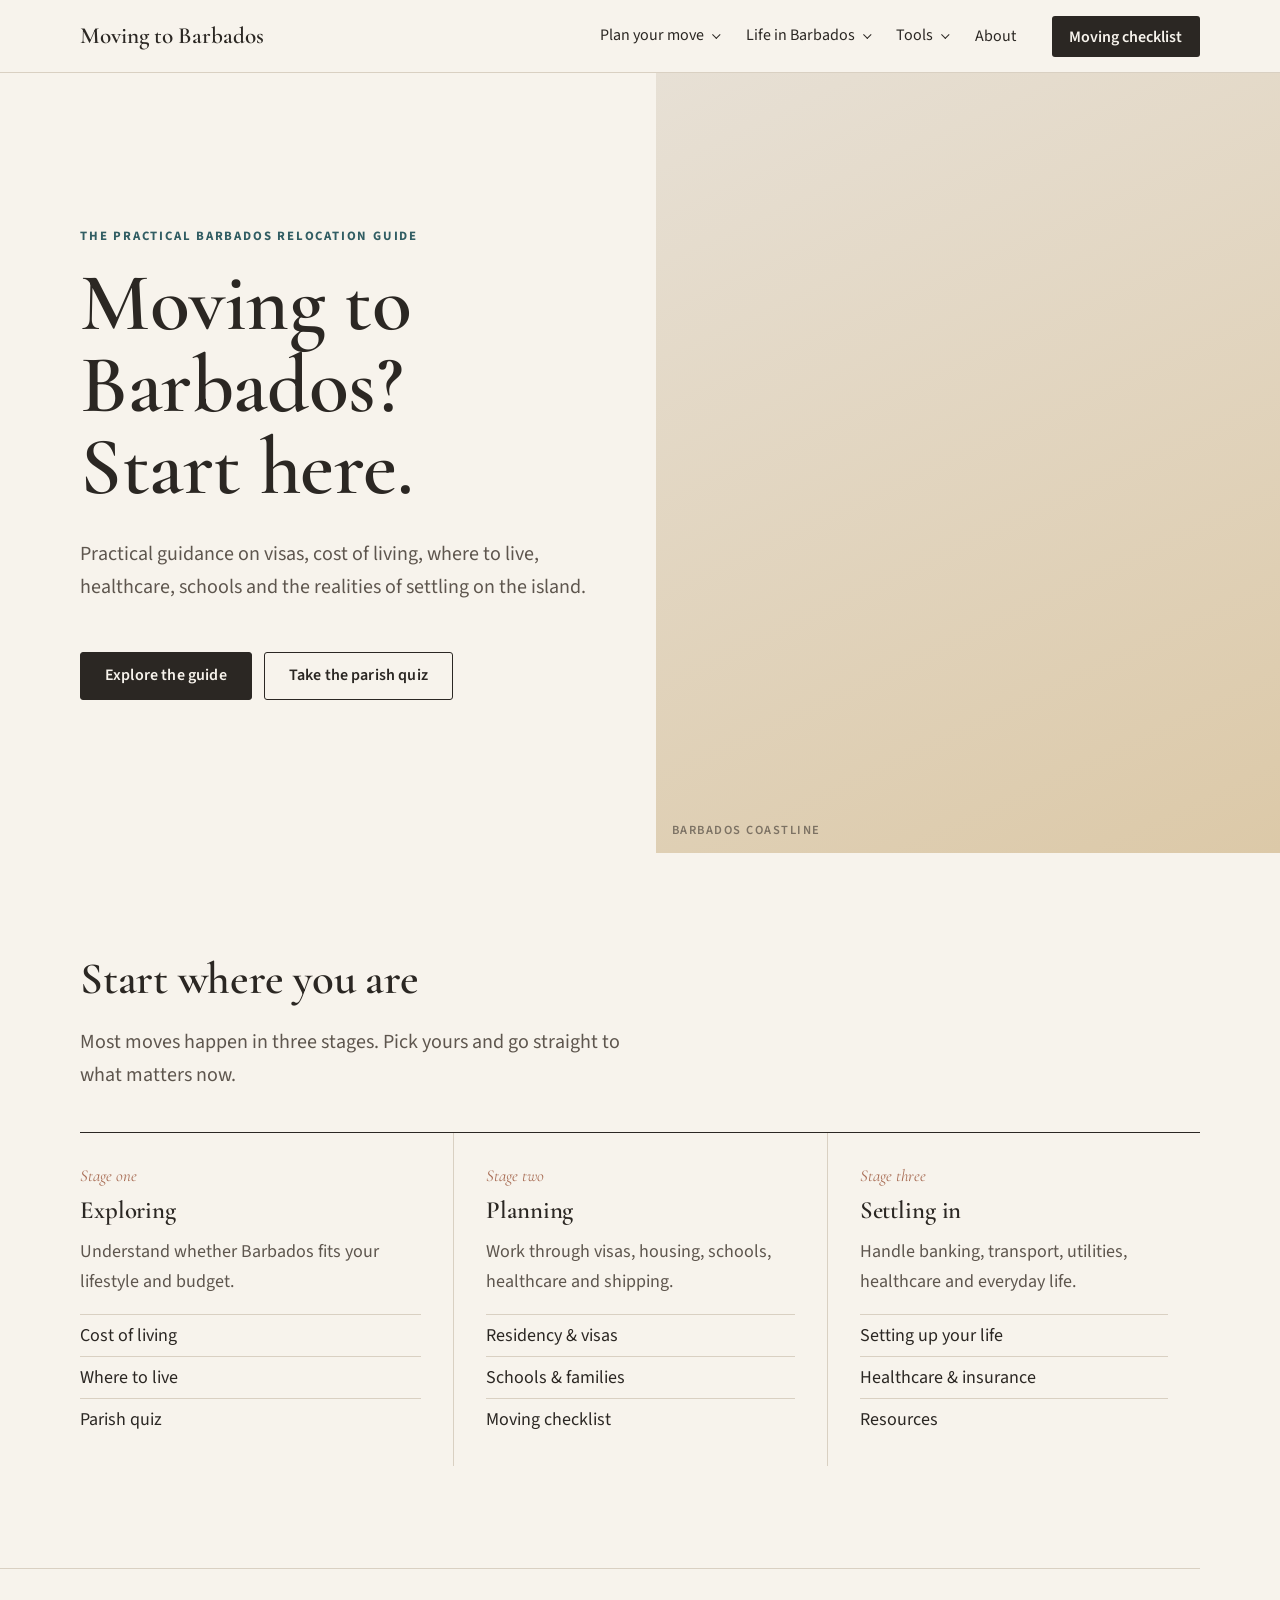
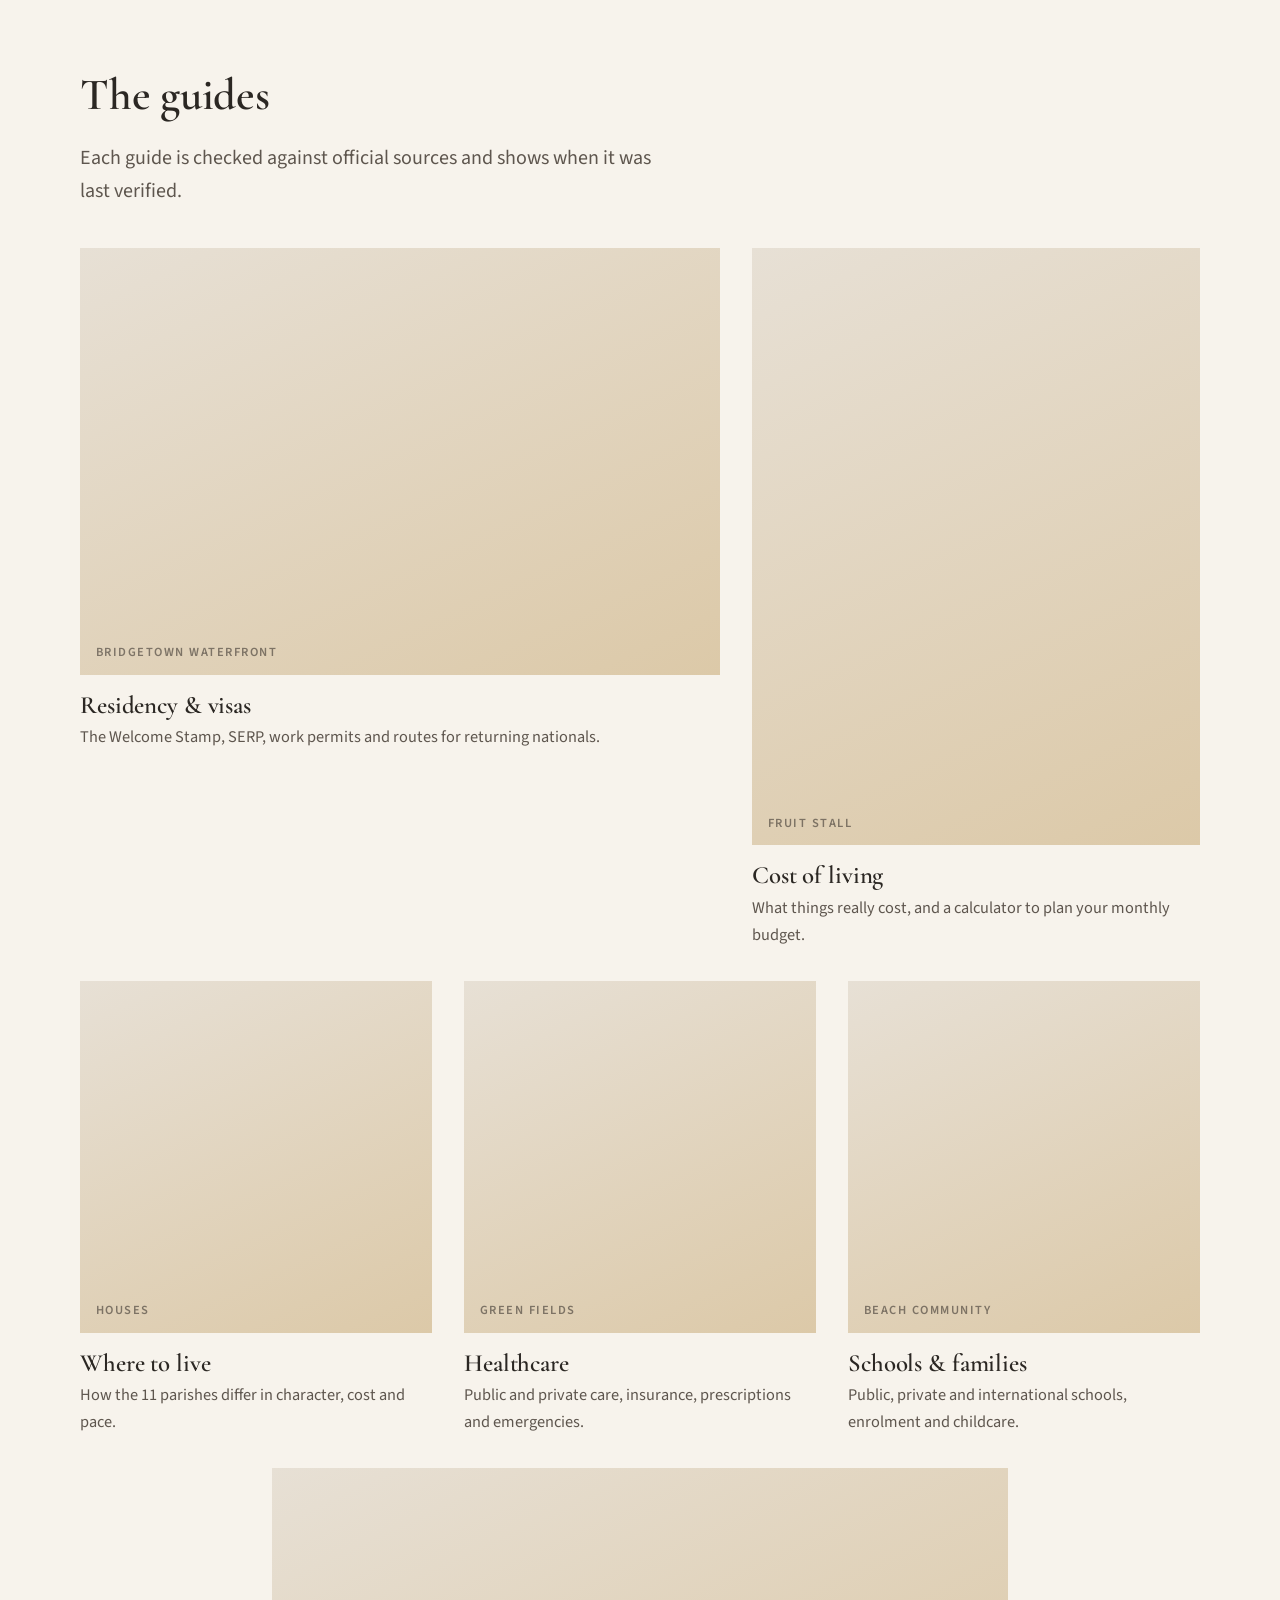
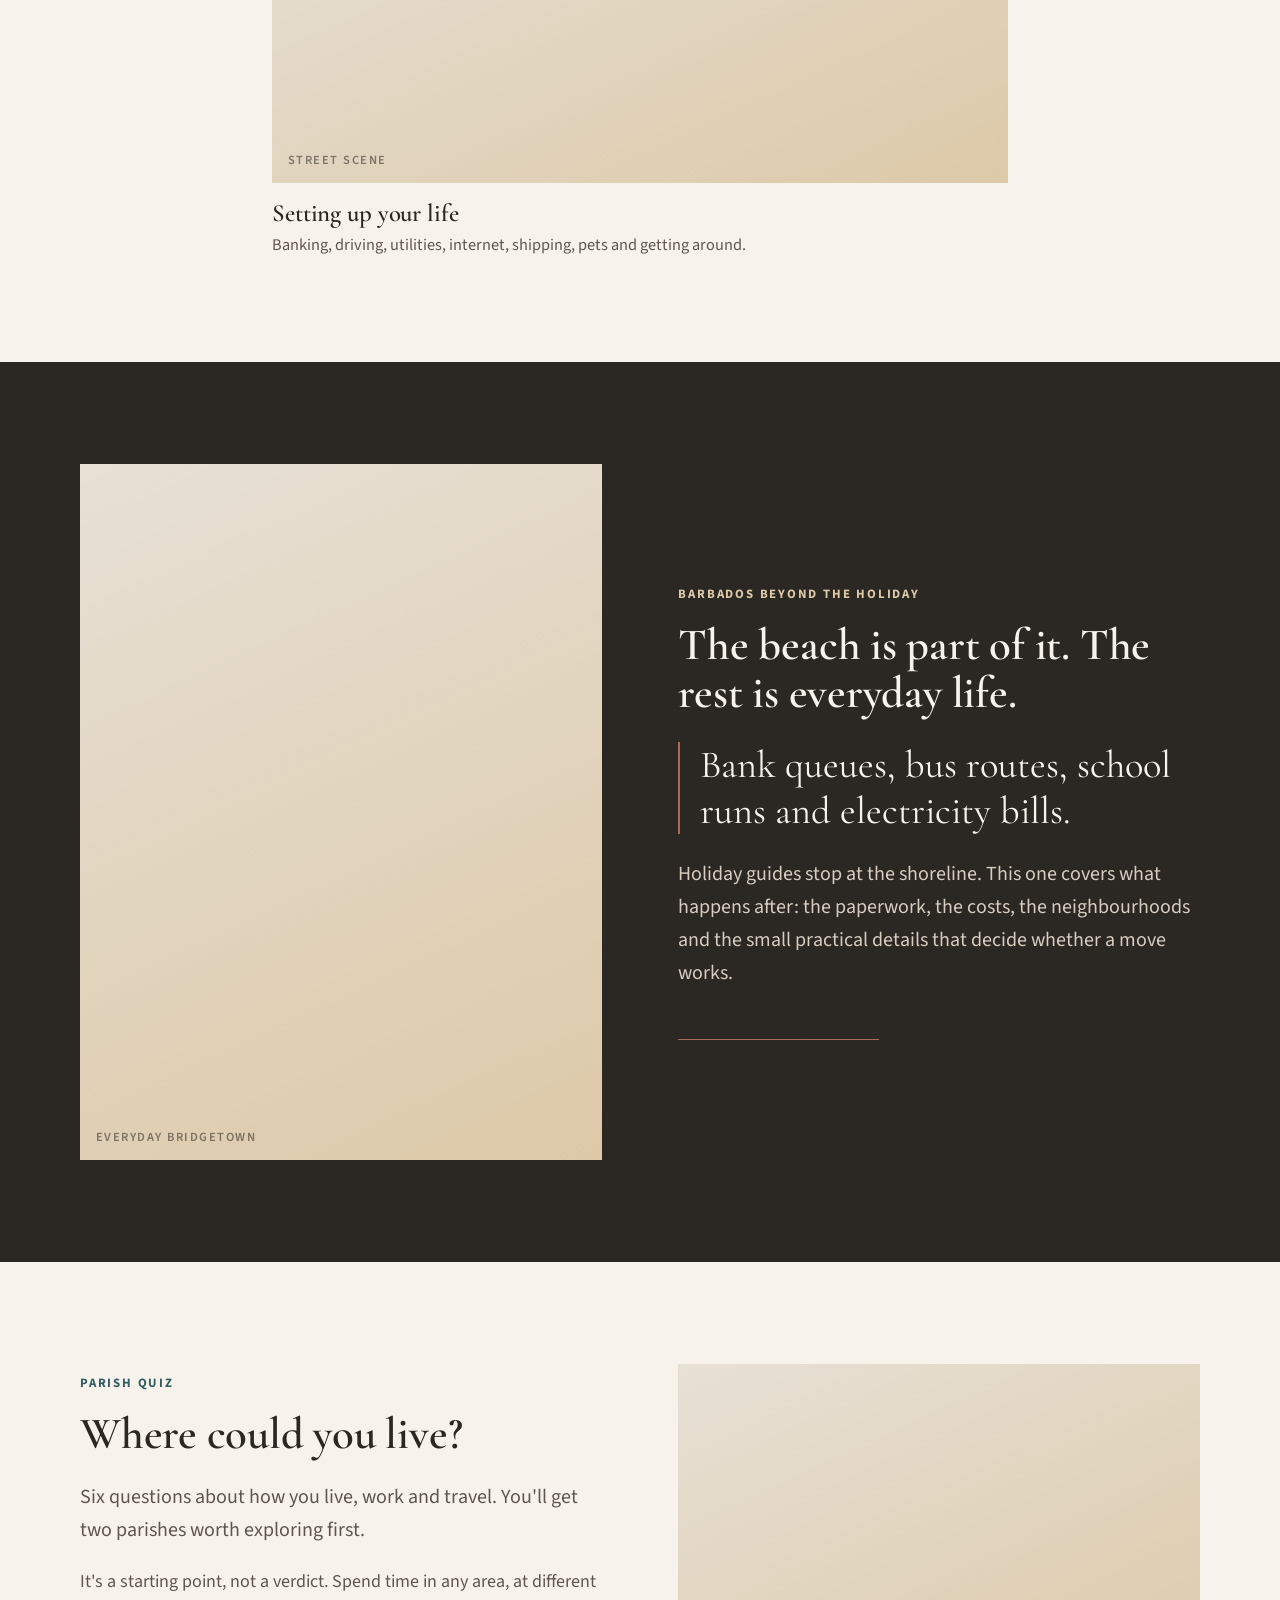
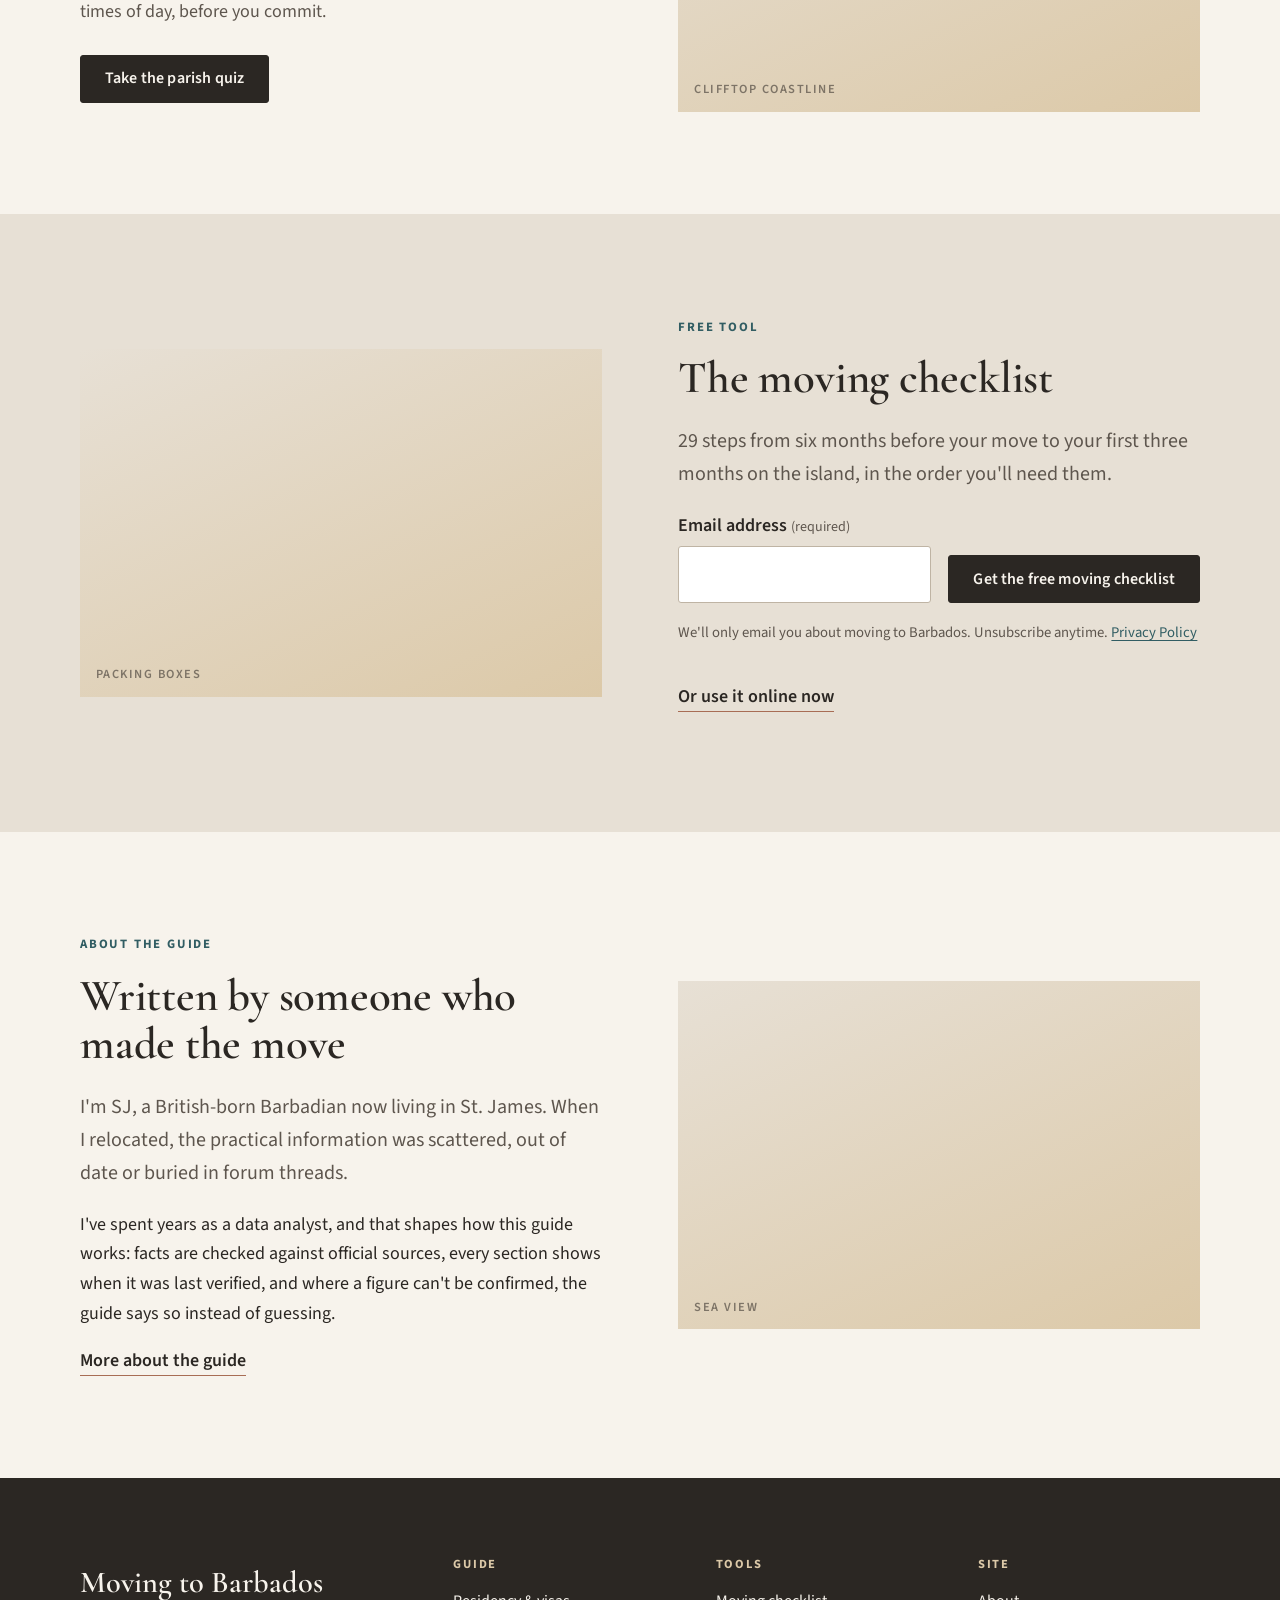
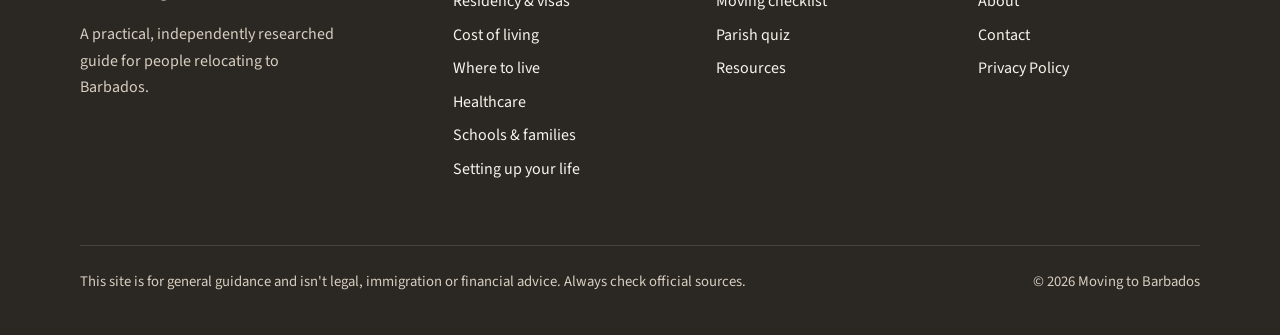
==== index.html @ 84a7308f "Add files via upload" ====
<!DOCTYPE html>
<html lang="en" data-theme="light">
<head>
<meta charset="utf-8">
<meta name="viewport" content="width=device-width, initial-scale=1, viewport-fit=cover">
<title>Moving to Barbados? The practical relocation guide</title>
<meta name="description" content="A practical guide to moving to Barbados: visas and the Welcome Stamp, cost of living, the 11 parishes, healthcare, schools and a step-by-step moving checklist.">
<meta property="og:title" content="Moving to Barbados? The practical relocation guide">
<meta property="og:description" content="Visas, cost of living, parishes, healthcare, schools and a moving checklist, for people relocating to Barbados.">
<meta property="og:type" content="website">
<meta property="og:image" content="https://images.unsplash.com/photo-1633847016580-b7a15cc813d7?auto=format&fit=crop&w=1200&h=630&q=70">
<meta property="og:image:alt" content="A palm tree on a green hillside above the sea in Barbados">
<meta name="twitter:card" content="summary_large_image">
<meta name="twitter:title" content="Moving to Barbados? The practical relocation guide">
<meta name="twitter:description" content="Practical answers for people relocating to Barbados.">
<meta name="twitter:image" content="https://images.unsplash.com/photo-1633847016580-b7a15cc813d7?auto=format&fit=crop&w=1200&h=630&q=70">
<link rel="icon" href="data:image/svg+xml,<svg xmlns='http://www.w3.org/2000/svg' viewBox='0 0 100 100'><rect width='100' height='100' fill='%232B2723'/><text x='50' y='68' font-size='56' text-anchor='middle' fill='%23F7F3EC' font-family='Georgia,serif'>B</text></svg>">
<link rel="preconnect" href="https://fonts.googleapis.com">
<link rel="preconnect" href="https://fonts.gstatic.com" crossorigin>
<link rel="preconnect" href="https://images.unsplash.com">
<link href="https://fonts.googleapis.com/css2?family=Cormorant+Garamond:wght@500;600&family=Source+Sans+3:wght@400;600;700&display=swap" rel="stylesheet">
<style>
:root{
  --espresso:#2B2723; --ivory:#F7F3EC; --sand:#DCC9A8; --stone:#E7E0D5; --sea:#557F83; --deep:#315D63; --olive:#66735B; --terra:#A86D55; --white:#FFFFFF;
  --bg:var(--ivory); --surface:var(--white); --text:#2B2723; --muted:#5E564E; --line:#D9D0C2; --link:#315D63; --head:#2B2723;
  --serif:"Cormorant Garamond","Iowan Old Style","Palatino Linotype",Georgia,serif;
  --sans:"Source Sans 3","Segoe UI",Helvetica,Arial,sans-serif;
  box-sizing:border-box;
  padding-top:env(safe-area-inset-top,0px); padding-bottom:env(safe-area-inset-bottom,0px);
}
@media (prefers-color-scheme:dark){:root:not([data-theme="light"]){--bg:#1E1B18;--surface:#26221E;--text:#EFE8DD;--muted:#BDB2A4;--line:#3E3731;--link:#9CC3C6;--head:#F7F3EC}}
:root[data-theme="dark"]{--bg:#1E1B18;--surface:#26221E;--text:#EFE8DD;--muted:#BDB2A4;--line:#3E3731;--link:#9CC3C6;--head:#F7F3EC}
*,*::before,*::after{box-sizing:inherit}
html{scroll-padding-top:calc(env(safe-area-inset-top,0px) + 84px)}
body{margin:0;background:var(--bg);color:var(--text);font-family:var(--sans);font-size:1.125rem;line-height:1.65;-webkit-font-smoothing:antialiased}
h1,h2,h3{font-family:var(--serif);font-weight:600;color:var(--head);line-height:1.08;margin:0 0 .5em;letter-spacing:-.005em}
h1{font-size:clamp(2.6rem,6vw,4.6rem)}
h2{font-size:clamp(1.9rem,3.6vw,2.8rem);margin-top:0}
h3{font-size:1.55rem;line-height:1.15}
p{margin:0 0 1em}
a{color:var(--link);text-decoration-thickness:1px;text-underline-offset:3px}
a:hover{text-decoration-thickness:2px}
:focus-visible{outline:2px solid var(--terra);outline-offset:3px}
img{max-width:100%;display:block}
.wrap{max-width:1200px;margin:0 auto;padding:0 clamp(1.25rem,4vw,2.5rem)}
.narrow{max-width:70ch}
.label{font-family:var(--sans);font-size:.8rem;font-weight:700;letter-spacing:.14em;text-transform:uppercase;color:var(--deep);margin:0 0 1rem}
.lede{font-size:1.25rem;color:var(--muted);max-width:58ch}
.muted{color:var(--muted)}
.fine{font-size:.92rem;color:var(--muted)}
.skip{position:absolute;left:-999px;top:0;background:var(--espresso);color:var(--ivory);padding:.7rem 1rem;z-index:100}
.skip:focus{left:1rem;top:1rem}
.section{padding:clamp(3.5rem,8vw,6.5rem) 0}
.rule{border:0;border-top:1px solid var(--line);margin:0}

/* buttons */
.btn{display:inline-block;background:var(--espresso);color:var(--ivory);border:1px solid var(--espresso);padding:.85rem 1.5rem;border-radius:3px;text-decoration:none;font:600 1rem/1.2 var(--sans);letter-spacing:.01em;cursor:pointer;transition:background .2s,color .2s}
.btn:hover{background:var(--deep);border-color:var(--deep)}
.btn.line{background:transparent;color:var(--espresso);border-color:var(--espresso)}
.btn.line:hover{background:var(--espresso);color:var(--ivory)}
.btn-row{display:flex;flex-wrap:wrap;gap:.75rem;margin:1.75rem 0 0}
.textlink{font-weight:600;color:var(--espresso);text-decoration:none;border-bottom:1px solid var(--terra);padding-bottom:2px}
.textlink:hover{color:var(--terra)}

/* photos */
.photo{position:relative;margin:0;overflow:hidden;background:linear-gradient(155deg,var(--stone),var(--sand))}
.photo img{width:100%;height:100%;object-fit:cover;opacity:0;transform:scale(1.02);transition:opacity .8s ease,transform 1.2s ease}
.photo.loaded img{opacity:1;transform:none}
.photo.noimg img{display:none}
.photo.noimg::after{content:attr(data-label);position:absolute;left:1rem;bottom:.9rem;right:1rem;font:600 .78rem/1.3 var(--sans);letter-spacing:.12em;text-transform:uppercase;color:rgba(43,39,35,.55)}
.r-hero{aspect-ratio:4/5}
.r-wide{aspect-ratio:21/9}
.r-land{aspect-ratio:3/2}
.r-tall{aspect-ratio:3/4}
.r-sq{aspect-ratio:1/1}
figcaption{font-size:.85rem;color:var(--muted);padding-top:.5rem}

/* header */
header.site{position:sticky;top:0;z-index:50;background:var(--ivory);border-bottom:1px solid var(--line)}
.bar{display:flex;align-items:center;justify-content:space-between;gap:1.5rem;min-height:72px}
.brand{font-family:var(--serif);font-size:1.45rem;font-weight:600;color:var(--espresso);text-decoration:none;white-space:nowrap}
nav.main>ul{list-style:none;margin:0;padding:0;display:flex;gap:1.75rem;align-items:center}
nav.main a,nav.main .dd{font:inherit;font-size:1rem;color:var(--text);text-decoration:none;background:none;border:0;cursor:pointer;padding:.4rem 0;border-bottom:1px solid transparent}
nav.main a:hover,nav.main .dd:hover,nav.main .dd[aria-expanded="true"]{border-bottom-color:var(--terra)}
nav.main a[aria-current="page"]{border-bottom-color:var(--espresso);font-weight:600}
.dd::after{content:"";display:inline-block;width:.4em;height:.4em;border-right:1.5px solid currentColor;border-bottom:1.5px solid currentColor;transform:rotate(45deg) translateY(-3px);margin-left:.45em;transition:transform .2s}
.dd[aria-expanded="true"]::after{transform:rotate(-135deg) translateY(-1px)}
.has-dd{position:relative}
.dd-menu{display:none;position:absolute;top:calc(100% + 14px);left:-1.2rem;background:var(--surface);border:1px solid var(--line);padding:.8rem 1.2rem;min-width:240px;box-shadow:0 18px 40px rgba(43,39,35,.08)}
.dd-menu.open{display:block;animation:drop .18s ease}
@keyframes drop{from{opacity:0;transform:translateY(-4px)}to{opacity:1;transform:none}}
.dd-menu a{display:block;padding:.45rem 0;border-bottom:0!important}
.dd-menu a:hover{color:var(--terra)}
.nav-cta{margin-left:.5rem}
nav.main .nav-cta a{background:var(--espresso);color:var(--ivory)!important;padding:.6rem 1.1rem!important;border-radius:3px;border:0!important;font-weight:600}
nav.main .nav-cta a:hover{background:var(--deep)}
.menu-btn{display:none;background:none;border:1px solid var(--espresso);color:var(--espresso);border-radius:3px;padding:.5rem .95rem;font:600 1rem var(--sans);cursor:pointer}
@media (max-width:1020px){
  .menu-btn{display:block}
  nav.main{display:none;position:fixed;inset:72px 0 0 0;background:var(--ivory);overflow-y:auto;padding:1.5rem clamp(1.25rem,4vw,2.5rem) 3rem}
  nav.main.open{display:block}
  nav.main>ul{flex-direction:column;align-items:stretch;gap:0}
  nav.main>ul>li{border-bottom:1px solid var(--line)}
  nav.main a,nav.main .dd{display:block;width:100%;text-align:left;padding:1rem 0;font-size:1.2rem;border-bottom:0}
  .dd-menu{position:static;border:0;box-shadow:none;padding:0 0 .8rem 1rem;min-width:0;background:transparent}
  .dd-menu a{font-size:1.05rem!important;padding:.55rem 0!important}
  .nav-cta{margin:1.5rem 0 0;border-bottom:0!important}
  nav.main .nav-cta a{text-align:center}
}

/* pages */
.page{display:none}
.page.active{display:block}

/* hero */
.hero{display:grid;grid-template-columns:1.05fr 1fr;min-height:min(88vh,780px)}
.hero .copy{display:flex;flex-direction:column;justify-content:center;padding:clamp(2.5rem,6vw,5rem) clamp(1.25rem,5vw,4.5rem) clamp(2.5rem,6vw,5rem) max(clamp(1.25rem,4vw,2.5rem),calc((100vw - 1200px)/2 + 2.5rem))}
.hero h1{font-size:clamp(3rem,6.4vw,5.6rem);line-height:1;margin-bottom:.35em}
.hero h1 span{display:block}
.hero .photo{height:100%;min-height:420px}
@media (max-width:860px){.hero{grid-template-columns:1fr}.hero .photo{order:-1;min-height:0;aspect-ratio:4/3}}

/* page header */
.phead{padding-top:clamp(2.5rem,6vw,4.5rem);padding-bottom:clamp(2rem,4vw,3rem)}
h1[tabindex="-1"]:focus,legend[tabindex="-1"]:focus,h2[tabindex="-1"]:focus{outline:none}
.phead h1{max-width:18ch}
.phead + .photo{margin:0 auto;max-width:1200px}
.pbody{padding-top:clamp(2.5rem,6vw,4.5rem);padding-bottom:clamp(4rem,8vw,6rem)}

/* stages */
.stages{display:grid;grid-template-columns:repeat(3,1fr);gap:0;border-top:1px solid var(--espresso);margin-top:2.5rem}
.stage{padding:1.8rem 2rem 1.6rem 0}
.stage+.stage{padding-left:2rem;border-left:1px solid var(--line)}
.stage .num{font-family:var(--serif);font-size:1.05rem;color:var(--terra);font-style:italic;margin-bottom:.4rem}
.stage ul{list-style:none;padding:0;margin:1rem 0 0}
.stage li{padding:.35rem 0;border-top:1px solid var(--line)}
.stage li a{text-decoration:none;color:var(--text)}
.stage li a:hover{color:var(--terra)}
@media (max-width:860px){.stages{grid-template-columns:1fr}.stage,.stage+.stage{padding:1.6rem 0;border-left:0;border-bottom:1px solid var(--line)}}

/* featured grid */
.feature-grid{display:grid;grid-template-columns:repeat(12,1fr);gap:clamp(1.25rem,2.5vw,2rem);margin-top:2.5rem}
.feat{text-decoration:none;color:inherit;display:block}
.feat .photo{margin-bottom:1rem}
.feat h3{margin-bottom:.3rem;transition:color .2s}
.feat p{color:var(--muted);margin:0;font-size:1.02rem}
.feat:hover h3{color:var(--deep)}
.feat:hover .photo.loaded img{transform:scale(1.025)}
.f1{grid-column:1/8}.f2{grid-column:8/13}.f3{grid-column:1/5}.f4{grid-column:5/9}.f5{grid-column:9/13}.f6{grid-column:3/11}
@media (max-width:860px){.f1,.f2,.f3,.f4,.f5,.f6{grid-column:1/-1}}

/* split sections */
.split{display:grid;grid-template-columns:1fr 1fr;gap:clamp(2rem,6vw,5rem);align-items:center}
.split.rev .photo{order:2}
@media (max-width:860px){.split{grid-template-columns:1fr}.split.rev .photo{order:0}}
.dark{background:var(--espresso);color:var(--ivory)}
.dark h2,.dark h3{color:var(--ivory)}
.dark .label{color:var(--sand)}
.dark .lede,.dark .muted{color:#D8CEC0}
.dark .btn{background:var(--ivory);color:var(--espresso);border-color:var(--ivory)}
.dark .btn:hover{background:var(--sand);border-color:var(--sand)}
.stonebg{background:var(--stone)}
.pull{font-family:var(--serif);font-size:clamp(1.7rem,3vw,2.4rem);line-height:1.2;color:var(--ivory);border-left:2px solid var(--terra);padding-left:1.25rem;margin:1.5rem 0}

/* accordions */
details.x{border-top:1px solid var(--line)}
details.x:last-of-type{border-bottom:1px solid var(--line)}
details.x summary{cursor:pointer;list-style:none;display:flex;justify-content:space-between;align-items:baseline;gap:1.5rem;padding:1.3rem 0;font-family:var(--serif);font-size:1.6rem;font-weight:600;color:var(--head)}
details.x summary::-webkit-details-marker{display:none}
details.x summary::after{content:"+";font-family:var(--sans);font-weight:400;font-size:1.6rem;color:var(--terra);flex:none;transition:transform .25s}
details.x[open] summary::after{transform:rotate(45deg)}
details.x summary:hover{color:var(--deep)}
details.x .body{padding:0 0 1.6rem;max-width:72ch}
details.x[open] .body{animation:reveal .35s ease}
@keyframes reveal{from{opacity:0;transform:translateY(-6px)}to{opacity:1;transform:none}}
details.x ul,details.x ol{padding-left:1.2rem;margin:.2rem 0 1em}
details.x li{margin-bottom:.35em}
.meta{font-size:.92rem;color:var(--muted);margin-top:1.1rem;padding-top:.9rem;border-top:1px dotted var(--line);display:flex;flex-wrap:wrap;gap:.3rem 1.5rem}
.meta a{font-weight:600}
.facts{display:grid;grid-template-columns:repeat(auto-fit,minmax(170px,1fr));gap:0;border-top:1px solid var(--line);border-bottom:1px solid var(--line);margin:0 0 1.2rem}
.facts div{padding:.8rem 1rem .8rem 0}
.facts dt{font-size:.78rem;font-weight:700;letter-spacing:.12em;text-transform:uppercase;color:var(--muted)}
.facts dd{margin:.15rem 0 0;font-weight:600}
.note{border-left:2px solid var(--sea);padding:.2rem 0 .2rem 1rem;color:var(--muted);font-size:1rem;margin:1.2rem 0}

/* table */
.table-wrap{overflow-x:auto;margin:2rem 0 3rem;border-top:1px solid var(--espresso)}
table{width:100%;border-collapse:collapse;font-size:1rem;min-width:720px}
th,td{text-align:left;padding:1rem 1rem 1rem 0;border-bottom:1px solid var(--line);vertical-align:top}
th{font-size:.78rem;letter-spacing:.12em;text-transform:uppercase;color:var(--muted);font-weight:700}
td:first-child{font-family:var(--serif);font-size:1.3rem;font-weight:600;color:var(--head);white-space:nowrap}

/* stats */
.stats{display:grid;grid-template-columns:repeat(auto-fit,minmax(200px,1fr));gap:0;border-top:1px solid var(--espresso);margin:0 0 3rem}
.stat{padding:1.6rem 1.5rem 1.6rem 0;border-bottom:1px solid var(--line)}
.stat strong{display:block;font-family:var(--serif);font-size:clamp(2.6rem,5vw,3.6rem);font-weight:600;line-height:1;color:var(--espresso);margin-bottom:.4rem}
.stat span{color:var(--muted);font-size:1rem}
.cols2{display:grid;grid-template-columns:repeat(auto-fit,minmax(300px,1fr));gap:2.5rem 3.5rem}
.cols2 h3{margin-bottom:.4rem}

/* calculator */
.calc-wrap{display:grid;grid-template-columns:1.35fr 1fr;border:1px solid var(--line);background:var(--surface);margin-top:2rem}
.calc{display:grid;grid-template-columns:1fr 1fr;gap:1.1rem 1.5rem;padding:clamp(1.5rem,3vw,2.5rem)}
.calc label{font-size:.95rem}
.calc .cur{position:relative}
.calc .cur::before{content:"BBD";position:absolute;left:.85rem;top:50%;transform:translateY(-50%);font-size:.8rem;font-weight:700;color:var(--muted);letter-spacing:.06em}
.calc .cur input{padding-left:3.2rem}
.calc-total{background:var(--espresso);color:var(--ivory);padding:clamp(1.5rem,3vw,2.5rem);display:flex;flex-direction:column;justify-content:center}
.calc-total .label{color:var(--sand)}
.total{font-family:var(--serif);font-size:clamp(2.8rem,5vw,4rem);font-weight:600;line-height:1;margin:.2rem 0 .6rem}
.calc-total p{color:#D8CEC0;margin:.2rem 0}
@media (max-width:860px){.calc-wrap{grid-template-columns:1fr}.calc{grid-template-columns:1fr}}

/* forms */
form.f{display:grid;gap:1.1rem;max-width:560px}
form.f.inline{grid-template-columns:1fr auto;align-items:end;max-width:640px}
@media (max-width:600px){form.f.inline{grid-template-columns:1fr}}
label{font-weight:600;display:block;margin-bottom:.35rem}
label .req{font-weight:400;color:var(--muted);font-size:.88rem}
input,textarea{width:100%;font:inherit;padding:.8rem .95rem;border:1px solid #BFB4A4;border-radius:3px;background:var(--surface);color:var(--text)}
input:focus,textarea:focus{outline:2px solid var(--deep);outline-offset:0;border-color:var(--deep)}
.dark input{background:#fff;color:var(--espresso);border-color:#fff}
.dark label{color:var(--ivory)}
.dark .fine{color:#CFC4B6}.dark .fine a{color:var(--ivory)}
.msg{font-weight:600;margin-top:.4rem}
.msg.err{color:#9A3412}.msg.ok{color:var(--olive)}
.dark .msg.err{color:#F5B59B}.dark .msg.ok{color:#C9D7B8}

/* parish */
.filters{display:flex;flex-wrap:wrap;gap:.5rem;margin:1.5rem 0 2.5rem}
.filters button{font:inherit;font-size:1rem;padding:.5rem 1.1rem;border-radius:999px;border:1px solid #BFB4A4;background:transparent;color:var(--text);cursor:pointer;min-height:44px;transition:background .2s,color .2s}
.filters button:hover{border-color:var(--espresso)}
.filters button[aria-pressed="true"]{background:var(--espresso);color:var(--ivory);border-color:var(--espresso)}
.parish-grid{display:grid;grid-template-columns:repeat(auto-fill,minmax(320px,1fr));gap:3rem 2.2rem}
.parish .photo{margin-bottom:1.1rem}
.parish h3{font-size:1.9rem;margin-bottom:.3rem}
.parish .traits{font-size:.8rem;font-weight:700;letter-spacing:.1em;text-transform:uppercase;color:var(--deep);margin-bottom:.7rem}
.parish dl{margin:1rem 0 0;border-top:1px solid var(--line)}
.parish dl div{display:grid;grid-template-columns:7.5rem 1fr;gap:1rem;padding:.6rem 0;border-bottom:1px solid var(--line);font-size:1rem}
.parish dt{font-weight:700;color:var(--muted);font-size:.85rem;letter-spacing:.06em;text-transform:uppercase;padding-top:.15rem}
.parish dd{margin:0}
.rep{font-size:.8rem;color:var(--muted);margin-top:.35rem}

/* quiz */
.quiz-shell{max-width:760px}
.quiz-step{animation:reveal .35s ease}
.quiz legend{font-family:var(--serif);font-size:clamp(2rem,4.2vw,3rem);font-weight:600;line-height:1.1;color:var(--head);margin-bottom:1.6rem;padding:0}
.quiz fieldset{border:0;padding:0;margin:0}
.opt{display:flex;gap:1rem;align-items:center;padding:1.15rem 1.2rem;border:1px solid var(--line);background:var(--surface);margin-bottom:.6rem;cursor:pointer;font-weight:400;font-size:1.15rem;transition:border-color .2s}
.opt:hover{border-color:var(--espresso)}
.opt:has(input:checked){border-color:var(--espresso);box-shadow:inset 3px 0 0 var(--terra)}
.opt input{width:20px;height:20px;accent-color:var(--espresso);margin:0;flex:none}
.qprog{display:flex;align-items:center;gap:1rem;margin-bottom:2.5rem;font-size:.9rem;color:var(--muted)}
.qbar{flex:1;height:2px;background:var(--line)}
.qbar span{display:block;height:100%;background:var(--espresso);transition:width .4s ease}
.result h2{font-size:clamp(2rem,4vw,3rem)}

/* checklist */
.cl-top{display:grid;grid-template-columns:auto 1fr;gap:2rem;align-items:end;border-bottom:1px solid var(--espresso);padding-bottom:1.5rem;margin-bottom:2.5rem}
.bigpct{font-family:var(--serif);font-size:clamp(4rem,10vw,6.5rem);font-weight:600;line-height:.9;color:var(--espresso)}
.progress{height:4px;background:var(--line);margin:.6rem 0}
.progress span{display:block;height:100%;background:var(--olive);width:0;transition:width .4s ease}
.phase{margin-bottom:3rem}
.phase-head{display:flex;justify-content:space-between;align-items:baseline;gap:1rem;flex-wrap:wrap}
.phase h2{font-size:clamp(1.7rem,3vw,2.2rem);margin:0}
.phase-num{font-style:italic;color:var(--terra);margin-right:.4rem}
.item{display:flex;gap:1rem;align-items:flex-start;padding:1rem 0;border-bottom:1px solid var(--line);font-weight:400;margin:0;cursor:pointer}
.item input{width:22px;height:22px;margin-top:.2rem;accent-color:var(--olive);flex:none}
.item .t{font-weight:600}
.item.done .t{text-decoration:line-through;text-decoration-color:var(--terra);color:var(--muted)}
.item .d{display:block;font-size:.98rem;color:var(--muted)}

/* emergency */
.emergency{border:1px solid var(--line);border-left:3px solid var(--terra);background:var(--surface);padding:clamp(1.5rem,3vw,2.2rem);margin-bottom:3rem}
.emergency h2{font-size:1.9rem;margin-bottom:1rem}
.nums{display:grid;grid-template-columns:repeat(3,1fr);gap:0;margin:0 0 1.2rem;border-top:1px solid var(--line)}
.nums div{padding:1rem 1rem 0 0}
.nums strong{display:block;font-family:var(--serif);font-size:clamp(2.6rem,6vw,3.6rem);line-height:1;color:var(--espresso)}
.nums span{font-size:.85rem;font-weight:700;letter-spacing:.12em;text-transform:uppercase;color:var(--muted)}

/* resources */
.res-list{display:grid;grid-template-columns:repeat(auto-fill,minmax(300px,1fr));gap:0 2.5rem;margin-bottom:2.5rem}
.res{padding:1.2rem 0;border-top:1px solid var(--line)}
.res h3{font-size:1.35rem;margin-bottom:.2rem}
.res h3 a{color:var(--head);text-decoration:none}
.res h3 a:hover{color:var(--deep);text-decoration:underline}
.res p{margin:0;color:var(--muted);font-size:1rem}
.res-cat{margin-top:3rem}

/* photo break */
.pbreak{display:grid;grid-template-columns:1.4fr 1fr;gap:1.5rem;margin:3.5rem 0}
@media (max-width:700px){.pbreak{grid-template-columns:1fr}}

/* footer */
footer.site{background:var(--espresso);color:#D8CEC0;padding:clamp(3.5rem,7vw,5rem) 0 2.5rem;font-size:1rem}
footer.site a{color:var(--ivory);text-decoration:none}
footer.site a:hover{text-decoration:underline}
footer .brand{color:var(--ivory);font-size:1.9rem}
.fcols{display:grid;grid-template-columns:1.5fr 1fr 1fr 1fr;gap:2.5rem}
@media (max-width:860px){.fcols{grid-template-columns:1fr 1fr}}
footer h2{font-family:var(--sans);font-size:.78rem;font-weight:700;letter-spacing:.14em;text-transform:uppercase;color:var(--sand);margin-bottom:1rem}
footer ul{list-style:none;margin:0;padding:0}
footer li{margin:.45rem 0}
.disclaimer{margin-top:3.5rem;padding-top:1.5rem;border-top:1px solid #4A433C;font-size:.92rem;display:flex;flex-wrap:wrap;justify-content:space-between;gap:1rem}

@media (prefers-reduced-motion:reduce){*,*::before,*::after{animation:none!important;transition:none!important;scroll-behavior:auto!important}.photo img{opacity:1;transform:none}}
@media print{header.site,footer.site,.noprint,.photo{display:none!important}.page{display:none!important}#checklist{display:block!important}body{background:#fff}}
</style>
</head>
<body>
<a class="skip" href="#main-content">Skip to content</a>

<header class="site">
  <div class="wrap bar">
    <a class="brand" href="#/">Moving to Barbados</a>
    <button class="menu-btn" aria-expanded="false" aria-controls="mainnav">Menu</button>
    <nav class="main" id="mainnav" aria-label="Main">
      <ul>
        <li class="has-dd">
          <button class="dd" aria-expanded="false" aria-controls="dd-plan">Plan your move</button>
          <div class="dd-menu" id="dd-plan">
            <a href="#/visas">Residency &amp; visas</a>
            <a href="#/cost">Cost of living</a>
            <a href="#/where">Where to live</a>
          </div>
        </li>
        <li class="has-dd">
          <button class="dd" aria-expanded="false" aria-controls="dd-life">Life in Barbados</button>
          <div class="dd-menu" id="dd-life">
            <a href="#/healthcare">Healthcare &amp; insurance</a>
            <a href="#/schools">Schools &amp; families</a>
            <a href="#/setup">Setting up your life</a>
            <a href="#/resources">Resources &amp; community</a>
          </div>
        </li>
        <li class="has-dd">
          <button class="dd" aria-expanded="false" aria-controls="dd-tools">Tools</button>
          <div class="dd-menu" id="dd-tools">
            <a href="#/checklist">Moving checklist</a>
            <a href="#/quiz">Parish quiz</a>
          </div>
        </li>
        <li><a href="#/about">About</a></li>
        <li class="nav-cta"><a href="#/checklist">Moving checklist</a></li>
      </ul>
    </nav>
  </div>
</header>

<main id="main-content" tabindex="-1">

<!-- ================= HOME ================= -->
<section class="page" id="home" data-title="Moving to Barbados? The practical relocation guide" data-desc="A practical guide to moving to Barbados: visas and the Welcome Stamp, cost of living, the 11 parishes, healthcare, schools and a step-by-step moving checklist.">
  <div class="hero">
    <div class="copy">
      <p class="label">The practical Barbados relocation guide</p>
      <h1 tabindex="-1"><span>Moving to Barbados?</span><span>Start here.</span></h1>
      <p class="lede">Practical guidance on visas, cost of living, where to live, healthcare, schools and the realities of settling on the island.</p>
      <div class="btn-row">
        <a class="btn" href="#/visas">Explore the guide</a>
        <a class="btn line" href="#/quiz">Take the parish quiz</a>
      </div>
    </div>
    <figure class="photo" data-label="Barbados coastline">
      <img src="https://images.unsplash.com/photo-1633847016580-b7a15cc813d7?auto=format&fit=crop&w=1400&q=72" srcset="https://images.unsplash.com/photo-1633847016580-b7a15cc813d7?auto=format&fit=crop&w=800&q=72 800w, https://images.unsplash.com/photo-1633847016580-b7a15cc813d7?auto=format&fit=crop&w=1400&q=72 1400w" sizes="(max-width:860px) 100vw, 50vw" width="1400" height="1750" alt="A single palm tree on a green hillside overlooking the sea in Barbados" fetchpriority="high">
    </figure>
  </div>

  <section class="section" aria-labelledby="start-h">
    <div class="wrap">
      <h2 id="start-h">Start where you are</h2>
      <p class="lede">Most moves happen in three stages. Pick yours and go straight to what matters now.</p>
      <div class="stages">
        <div class="stage">
          <p class="num">Stage one</p>
          <h3>Exploring</h3>
          <p class="muted">Understand whether Barbados fits your lifestyle and budget.</p>
          <ul><li><a href="#/cost">Cost of living</a></li><li><a href="#/where">Where to live</a></li><li><a href="#/quiz">Parish quiz</a></li></ul>
        </div>
        <div class="stage">
          <p class="num">Stage two</p>
          <h3>Planning</h3>
          <p class="muted">Work through visas, housing, schools, healthcare and shipping.</p>
          <ul><li><a href="#/visas">Residency &amp; visas</a></li><li><a href="#/schools">Schools &amp; families</a></li><li><a href="#/checklist">Moving checklist</a></li></ul>
        </div>
        <div class="stage">
          <p class="num">Stage three</p>
          <h3>Settling in</h3>
          <p class="muted">Handle banking, transport, utilities, healthcare and everyday life.</p>
          <ul><li><a href="#/setup">Setting up your life</a></li><li><a href="#/healthcare">Healthcare &amp; insurance</a></li><li><a href="#/resources">Resources</a></li></ul>
        </div>
      </div>
    </div>
  </section>

  <hr class="rule wrap" style="max-width:1200px">

  <section class="section" aria-labelledby="guides-h">
    <div class="wrap">
      <h2 id="guides-h">The guides</h2>
      <p class="lede">Each guide is checked against official sources and shows when it was last verified.</p>
      <div class="feature-grid">
        <a class="feat f1" href="#/visas">
          <figure class="photo r-land" data-label="Bridgetown waterfront"><img loading="lazy" src="https://images.unsplash.com/photo-1626023523650-f9fe5e85cacc?auto=format&fit=crop&w=1200&q=70" width="1200" height="800" alt="A red and white boat moored beside a waterfront building in Barbados"></figure>
          <h3>Residency &amp; visas</h3>
          <p>The Welcome Stamp, SERP, work permits and routes for returning nationals.</p>
        </a>
        <a class="feat f2" href="#/cost">
          <figure class="photo r-tall" data-label="Fruit stall"><img loading="lazy" src="https://images.unsplash.com/photo-1633847017573-fa07b1bddc07?auto=format&fit=crop&w=900&q=70" width="900" height="1200" alt="A roadside fruit stall stacked with bananas and other local produce"></figure>
          <h3>Cost of living</h3>
          <p>What things really cost, and a calculator to plan your monthly budget.</p>
        </a>
        <a class="feat f3" href="#/where">
          <figure class="photo r-sq" data-label="Houses"><img loading="lazy" src="https://images.unsplash.com/photo-1633847016928-5d76a4e083f2?auto=format&fit=crop&w=800&q=70" width="800" height="800" alt="A row of brightly painted houses side by side"></figure>
          <h3>Where to live</h3>
          <p>How the 11 parishes differ in character, cost and pace.</p>
        </a>
        <a class="feat f4" href="#/healthcare">
          <figure class="photo r-sq" data-label="Green fields"><img loading="lazy" src="https://images.unsplash.com/photo-1591304446364-799bf3f3b806?auto=format&fit=crop&w=800&q=70" width="800" height="800" alt="Open green fields under a blue sky with white clouds"></figure>
          <h3>Healthcare</h3>
          <p>Public and private care, insurance, prescriptions and emergencies.</p>
        </a>
        <a class="feat f5" href="#/schools">
          <figure class="photo r-sq" data-label="Beach community"><img loading="lazy" src="https://images.unsplash.com/photo-1588503707137-b4d4e798668a?auto=format&fit=crop&w=800&q=70" width="800" height="800" alt="People spending the day together on a beach"></figure>
          <h3>Schools &amp; families</h3>
          <p>Public, private and international schools, enrolment and childcare.</p>
        </a>
        <a class="feat f6" href="#/setup">
          <figure class="photo r-wide" data-label="Street scene"><img loading="lazy" src="https://images.unsplash.com/photo-1636728157814-17e3dd6cc94c?auto=format&fit=crop&w=1400&q=70" width="1400" height="600" alt="A quiet street lined with palm trees and parked cars"></figure>
          <h3>Setting up your life</h3>
          <p>Banking, driving, utilities, internet, shipping, pets and getting around.</p>
        </a>
      </div>
    </div>
  </section>

  <section class="section dark" aria-labelledby="beyond-h">
    <div class="wrap split">
      <figure class="photo r-tall" data-label="Everyday Bridgetown"><img loading="lazy" src="https://images.unsplash.com/photo-1566159269175-86c0411851cb?auto=format&fit=crop&w=1000&q=70" width="1000" height="1333" alt="A woman sitting on a street in Bridgetown on an ordinary day"></figure>
      <div>
        <p class="label">Barbados beyond the holiday</p>
        <h2 id="beyond-h">The beach is part of it. The rest is everyday life.</h2>
        <p class="pull">Bank queues, bus routes, school runs and electricity bills.</p>
        <p class="lede">Holiday guides stop at the shoreline. This one covers what happens after: the paperwork, the costs, the neighbourhoods and the small practical details that decide whether a move works.</p>
        <a class="textlink" href="#/setup">Read the settling-in guide</a>
      </div>
    </div>
  </section>

  <section class="section" aria-labelledby="parish-h">
    <div class="wrap split rev">
      <figure class="photo r-land" data-label="Clifftop coastline"><img loading="lazy" src="https://images.unsplash.com/photo-1633847016930-b03b173b4381?auto=format&fit=crop&w=1200&q=70" width="1200" height="800" alt="A bench on a rocky clifftop overlooking the ocean"></figure>
      <div>
        <p class="label">Parish quiz</p>
        <h2 id="parish-h">Where could you live?</h2>
        <p class="lede">Six questions about how you live, work and travel. You'll get two parishes worth exploring first.</p>
        <p class="muted">It's a starting point, not a verdict. Spend time in any area, at different times of day, before you commit.</p>
        <div class="btn-row"><a class="btn" href="#/quiz">Take the parish quiz</a></div>
      </div>
    </div>
  </section>

  <section class="section stonebg" aria-labelledby="cl-h">
    <div class="wrap split">
      <figure class="photo r-land" data-label="Packing boxes"><img loading="lazy" src="https://images.unsplash.com/photo-1714647211902-bb711d643a17?auto=format&fit=crop&w=1200&q=70" width="1200" height="800" alt="A woman carrying cardboard moving boxes through a living room"></figure>
      <div>
        <p class="label">Free tool</p>
        <h2 id="cl-h">The moving checklist</h2>
        <p class="lede">29 steps from six months before your move to your first three months on the island, in the order you'll need them.</p>
        <form class="f inline" data-form="lead" novalidate>
          <div><label for="home-email">Email address <span class="req">(required)</span></label><input id="home-email" name="email" type="email" autocomplete="email" required></div>
          <button class="btn" type="submit">Get the free moving checklist</button>
          <p class="fine" style="grid-column:1/-1;margin:0">We'll only email you about moving to Barbados. Unsubscribe anytime. <a href="#/privacy">Privacy Policy</a></p>
          <p class="msg" role="status" aria-live="polite" style="grid-column:1/-1;margin:0"></p>
        </form>
        <p style="margin-top:1.2rem"><a class="textlink" href="#/checklist">Or use it online now</a></p>
      </div>
    </div>
  </section>

  <section class="section" aria-labelledby="about-h">
    <div class="wrap split">
      <div>
        <p class="label">About the guide</p>
        <h2 id="about-h">Written by someone who made the move</h2>
        <p class="lede">I'm SJ, a British-born Barbadian now living in St. James. When I relocated, the practical information was scattered, out of date or buried in forum threads.</p>
        <p>I've spent years as a data analyst, and that shapes how this guide works: facts are checked against official sources, every section shows when it was last verified, and where a figure can't be confirmed, the guide says so instead of guessing.</p>
        <a class="textlink" href="#/about">More about the guide</a>
      </div>
      <figure class="photo r-land" data-label="Sea view"><img loading="lazy" src="https://images.unsplash.com/photo-1633847016576-cd8c7291d065?auto=format&fit=crop&w=1200&q=70" width="1200" height="800" alt="The sea seen from a home balcony"></figure>
    </div>
  </section>
</section>

<!-- ================= QUIZ ================= -->
<section class="page" id="quiz" data-title="Barbados parish quiz: where could you live? | Moving to Barbados" data-desc="Answer six quick questions to find which Barbados parishes might suit your lifestyle, budget and family.">
  <div class="wrap phead">
    <p class="label">Tools</p>
    <h1 tabindex="-1">Where could you live?</h1>
    <p class="lede">Six questions. Two parishes to explore first. A starting point, not a recommendation: always visit before you commit.</p>
  </div>
  <div class="wrap pbody" style="padding-top:0">
    <div class="quiz quiz-shell" id="quiz-box"></div>
  </div>
</section>

<!-- ================= VISAS ================= -->
<section class="page" id="visas" data-title="Barbados residency and visas explained | Moving to Barbados" data-desc="The main routes to live in Barbados: the Welcome Stamp, SERP, work permits, returning nationals and investment, with verified fees and requirements.">
  <div class="wrap phead">
    <p class="label">Plan your move</p>
    <h1 tabindex="-1">Residency &amp; visas</h1>
    <p class="lede">The main routes for living in Barbados, who each one is for, and what it costs. Fees and rules change, so confirm with the official page before you apply.</p>
  </div>
  <figure class="photo r-wide wrap" style="padding:0" data-label="Bridgetown waterfront"><img src="https://images.unsplash.com/photo-1626023523650-f9fe5e85cacc?auto=format&fit=crop&w=1800&q=70" width="1800" height="770" alt="A red and white boat moored beside a waterfront building in Barbados"></figure>
  <div class="wrap pbody">
    <h2>The routes at a glance</h2>
    <div class="table-wrap">
      <table>
        <thead><tr><th scope="col">Route</th><th scope="col">Who it's for</th><th scope="col">Approximate fee</th><th scope="col">Duration</th></tr></thead>
        <tbody>
          <tr><td>Welcome Stamp</td><td>Remote workers earning US$50,000+ from outside Barbados</td><td>US$2,000 individual, US$3,000 family</td><td>12 months, renewable</td></tr>
          <tr><td>SERP</td><td>High-net-worth people, retired property owners, special skills, parents or grandparents of citizens</td><td>BBD $300 to apply, then about US$3,500 (under 60) or US$5,000 (60+)</td><td>Indefinite if 60+; otherwise until 60</td></tr>
          <tr><td>Work permit</td><td>People with a confirmed job offer from a Barbados employer</td><td>About BBD $300 to apply, plus about BBD $1,500 on approval</td><td>Up to 11 months or up to 3 years</td></tr>
          <tr><td>Returning nationals</td><td>Barbadian citizens home after 10+ years abroad, and their families</td><td>Varies</td><td>Citizenship; dependent residence for family</td></tr>
          <tr><td>Investment</td><td>Investors via the SERP high-net-worth category</td><td>As SERP</td><td>As SERP</td></tr>
        </tbody>
      </table>
    </div>

    <h2>In detail</h2>
    <details class="x" open><summary>Welcome Stamp</summary><div class="body">
      <dl class="facts"><div><dt>For</dt><dd>Remote workers</dd></div><div><dt>Fee</dt><dd>US$2,000 / US$3,000</dd></div><div><dt>Duration</dt><dd>12 months</dd></div></dl>
      <p>A 12-month remote work visa created under the Remote Employment Act 2020, for people employed by, or working for, companies or clients outside Barbados. Employees, freelancers, consultants and business owners can all qualify.</p>
      <p><strong>Key requirements</strong></p>
      <ul><li>Expected annual income of at least US$50,000, shown through an employment letter, bank statements or tax returns.</li><li>Health insurance covering the full 12 months, either international or bought locally.</li></ul>
      <p><strong>Fees and process.</strong> US$2,000 for an individual or US$3,000 for a family, non-refundable and due within 28 days of approval. Apply entirely online; an initial response typically comes within 5 to 7 working days. The stamp can be renewed, with a discount on renewal.</p>
      <p><strong>Longer term.</strong> You may later apply for immigrant status (permanent residency), assessed on your qualifications and experience.</p>
      <div class="meta"><span>Last verified: September 2026</span><a href="https://www.barbadoswelcomestamp.bb/" target="_blank" rel="noopener noreferrer">Official source: Barbados Welcome Stamp</a></div>
    </div></details>

    <details class="x"><summary>Special Entry &amp; Reside Permit (SERP)</summary><div class="body">
      <dl class="facts"><div><dt>For</dt><dd>Investors, retirees, skills</dd></div><div><dt>Fee</dt><dd>US$3,500 / US$5,000</dd></div><div><dt>Duration</dt><dd>Indefinite at 60+</dd></div></dl>
      <p><strong>Who it's for</strong></p>
      <ul><li>High-net-worth individuals: net worth over US$5 million, plus US$2 million invested in Barbados or qualifying property.</li><li>Retired property owners: property worth at least US$300,000, bought with foreign funds and not mortgaged.</li><li>People with skills considered critical to Barbados' development.</li><li>Parents or grandparents, aged 60 or over, of Barbadian citizens.</li></ul>
      <p><strong>Duration.</strong> Apply at 60 or over and the permit is indefinite. Under 60, it's time-limited and renewed until you reach 60.</p>
      <p><strong>Fees.</strong> BBD $300 to apply, then about US$3,500 (under 60) or US$5,000 (60 and over) on approval. A fee of about US$150 per dependent is also reported.</p>
      <p><strong>Health insurance.</strong> Required. Sources commonly quote at least US$375,000 of cover under 60 and US$500,000 for 60 and over, but figures vary, so confirm the current amount.</p>
      <p><strong>Documents.</strong> Form B, birth and marriage certificates, certified passport copy, photos, police certificate of character, proof of funds, proof of property ownership (property route) and proof of health insurance.</p>
      <p class="note">Retired property owners can't get a work permit on this route. High-net-worth holders can buy one separately.</p>
      <div class="meta"><span>Last verified: September 2026</span><a href="https://immigration.gov.bb/pages/SpecialEntryPermit.aspx" target="_blank" rel="noopener noreferrer">Official source: Immigration Department</a></div>
    </div></details>

    <details class="x"><summary>Work permits</summary><div class="body">
      <dl class="facts"><div><dt>For</dt><dd>Job offer in Barbados</dd></div><div><dt>Fee</dt><dd>~BBD $300 + $1,500</dd></div><div><dt>Duration</dt><dd>Up to 3 years</dd></div></dl>
      <p>For people with a confirmed job offer from a Barbados employer. There's no self-sponsored route. Short-term permits last up to 11 months; long-term permits up to 3 years, renewable. Permits are tied to the specific employer and role.</p>
      <p><strong>Requirements.</strong> For long-term permits, the employer must show no Barbadian could fill the role, for example by advertising locally.</p>
      <p><strong>Documents.</strong> Passport, photos, a police certificate from every country you've lived in for 6+ months in the past 3 years, a medical form with X-rays, your CV and a detailed employer cover letter.</p>
      <p><strong>Processing.</strong> Roughly a week once the application is complete, though this varies.</p>
      <div class="meta"><span>Last verified: September 2026</span><a href="https://immigration.gov.bb/pages/WorkPermit.aspx" target="_blank" rel="noopener noreferrer">Official source: Immigration Department</a></div>
    </div></details>

    <details class="x"><summary>Returning nationals &amp; family</summary><div class="body">
      <dl class="facts"><div><dt>For</dt><dd>Citizens and families</dd></div><div><dt>Key rule</dt><dd>10+ years abroad</dd></div><div><dt>Benefit</dt><dd>Duty-free effects</dd></div></dl>
      <p><strong>Returning nationals</strong> are Barbadian citizens (by birth, descent, registration or naturalisation) coming home after living abroad continuously for 10 years. You'll need proof you lived in Barbados at least 183 days a year before emigrating, and proof of the 10 years abroad, such as tax or social security records, or an affidavit.</p>
      <p><strong>Benefits.</strong> Duty-free import of household effects and one vehicle. To keep the concession, live in Barbados at least 183 days a year for 3 years in a row and keep the vehicle for 5 years.</p>
      <p><strong>Family members.</strong> Spouses, children under 18 and dependent parents of Barbadian citizens or residents can apply for dependent residence. Timelines vary, so confirm directly.</p>
      <div class="meta"><span>Last verified: September 2026</span><a href="https://www.foreign.gov.bb/barbados-network-programme/" target="_blank" rel="noopener noreferrer">Official source: Barbados Network Programme</a></div>
    </div></details>

    <details class="x"><summary>Investment routes</summary><div class="body">
      <p>Investors apply through the SERP's high-net-worth category: net worth over US$5 million, plus US$2 million invested in Barbados or qualifying property.</p>
      <p>Buying property alone doesn't give you residency, though it supports a SERP application. Barbados has no citizenship-by-investment programme: these routes lead to residence, not a passport.</p>
      <p class="note">Take independent legal advice before committing money.</p>
      <div class="meta"><span>Last verified: September 2026</span><a href="https://immigration.gov.bb/pages/SpecialEntryPermit.aspx" target="_blank" rel="noopener noreferrer">Official source: Immigration Department</a></div>
    </div></details>

    <p style="margin-top:2.5rem">Next: add your visa tasks to the <a href="#/checklist">moving checklist</a>.</p>
  </div>
</section>

<!-- ================= COST ================= -->
<section class="page" id="cost" data-title="Cost of living in Barbados 2026 | Moving to Barbados" data-desc="What things cost in Barbados in 2026: rent, electricity, transport and healthcare, plus a monthly budget calculator.">
  <div class="wrap phead">
    <p class="label">Plan your move</p>
    <h1 tabindex="-1">Cost of living</h1>
    <p class="lede">Barbados is expensive by regional standards, and electricity is the bill that surprises most people. Here's what we can verify, and a calculator to test your own numbers.</p>
  </div>
  <figure class="photo r-wide wrap" style="padding:0" data-label="Fruit stall"><img src="https://images.unsplash.com/photo-1633847017573-fa07b1bddc07?auto=format&fit=crop&w=1800&q=70" width="1800" height="770" alt="A roadside fruit stall stacked with bananas and other local produce"></figure>
  <div class="wrap pbody">
    <div class="stats">
      <div class="stat"><strong>2:1</strong><span>Barbados dollars to one US dollar, fixed since 1975</span></div>
      <div class="stat"><strong>BBD $3.50</strong><span>Flat bus fare, any distance</span></div>
      <div class="stat"><strong>BBD $4.27</strong><span>Petrol per litre, from 14 September 2026</span></div>
      <div class="stat"><strong>US$50–150</strong><span>Typical private GP visit</span></div>
    </div>

    <div class="cols2">
      <div><h3>Rent</h3><p>There's no official rent index. One crowd-sourced estimate puts a central Bridgetown one-bedroom at about BBD $2,367 a month, but it rests on very few entries. West coast parishes cost substantially more. View several places and compare in person.</p></div>
      <div><h3>Groceries</h3><p>Much of the food is imported, so imported brands cost more. Local markets and fish markets help. No reliable itemised price list exists, so price a typical weekly shop on a scouting trip.</p></div>
      <div><h3>Electricity</h3><p>Supplied by Barbados Light &amp; Power. The monthly fuel charge is often larger than the base energy charge, and air conditioning pushes bills up fast. Newcomers who aren't citizens or permanent residents pay a security deposit.</p></div>
      <div><h3>Transport</h3><p>Buses are cheap at a flat BBD $3.50 (about US$1.75). Cars are expensive to buy and insure, so get quotes before you budget for one.</p></div>
      <div><h3>Healthcare</h3><p>Most newcomers use private GPs and pay for health insurance. See <a href="#/healthcare">Healthcare &amp; insurance</a>.</p></div>
      <div><h3>Schooling</h3><p>Public school is free for eligible students. Private and international fees vary widely, so ask each school for its fee schedule. See <a href="#/schools">Schools &amp; families</a>.</p></div>
    </div>

    <h2 style="margin-top:4.5rem">Plan your monthly budget</h2>
    <p class="lede">Enter your own estimates in Barbados dollars. The total updates as you type.</p>
    <div class="calc-wrap">
      <div class="calc" id="calc">
        <div><label for="c-rent">Rent</label><div class="cur"><input id="c-rent" type="number" min="0" inputmode="decimal" placeholder="0"></div></div>
        <div><label for="c-groc">Groceries</label><div class="cur"><input id="c-groc" type="number" min="0" inputmode="decimal" placeholder="0"></div></div>
        <div><label for="c-util">Utilities</label><div class="cur"><input id="c-util" type="number" min="0" inputmode="decimal" placeholder="0"></div></div>
        <div><label for="c-trans">Transport</label><div class="cur"><input id="c-trans" type="number" min="0" inputmode="decimal" placeholder="0"></div></div>
        <div><label for="c-health">Health insurance</label><div class="cur"><input id="c-health" type="number" min="0" inputmode="decimal" placeholder="0"></div></div>
        <div><label for="c-school">Schooling &amp; childcare</label><div class="cur"><input id="c-school" type="number" min="0" inputmode="decimal" placeholder="0"></div></div>
        <div><label for="c-out">Eating out &amp; leisure</label><div class="cur"><input id="c-out" type="number" min="0" inputmode="decimal" placeholder="0"></div></div>
        <div><label for="c-other">Other</label><div class="cur"><input id="c-other" type="number" min="0" inputmode="decimal" placeholder="0"></div></div>
      </div>
      <div class="calc-total" aria-live="polite">
        <p class="label">Monthly total</p>
        <p class="total" id="calc-total">BBD 0</p>
        <p id="calc-usd">About USD 0 a month</p>
        <p id="calc-year">BBD 0 a year</p>
      </div>
    </div>
    <div class="meta"><span>Last verified: September 2026</span></div>
  </div>
</section>

<!-- ================= WHERE ================= -->
<section class="page" id="where" data-title="Where to live in Barbados: the 11 parishes compared | Moving to Barbados" data-desc="How Barbados' 11 parishes differ: character, who each suits, advantages and considerations.">
  <div class="wrap phead">
    <p class="label">Plan your move</p>
    <h1 tabindex="-1">Where to live</h1>
    <p class="lede">Barbados has 11 parishes, and they feel very different: calm west coast, lively south coast, wild Atlantic east, green inland hills. These are general impressions to help you understand the differences, not rankings.</p>
  </div>
  <figure class="photo r-wide wrap" style="padding:0" data-label="Painted houses"><img src="https://images.unsplash.com/photo-1633847016928-5d76a4e083f2?auto=format&fit=crop&w=1800&q=70" width="1800" height="770" alt="A row of brightly painted houses side by side"></figure>
  <div class="wrap pbody">
    <p>Not sure where to begin? <a href="#/quiz">Take the parish quiz</a>, then spend time in an area at different times of day before signing a lease.</p>
    <div class="filters" role="group" aria-label="Filter parishes">
      <button type="button" data-f="all" aria-pressed="true">All parishes</button>
      <button type="button" data-f="families" aria-pressed="false">Families</button>
      <button type="button" data-f="remote" aria-pressed="false">Remote workers</button>
      <button type="button" data-f="retirees" aria-pressed="false">Retirees</button>
      <button type="button" data-f="budget" aria-pressed="false">Lower cost</button>
      <button type="button" data-f="beach" aria-pressed="false">Beach access</button>
    </div>
    <p class="fine" id="parish-count" aria-live="polite"></p>
    <div class="parish-grid" id="parish-grid"></div>
    <p class="fine" style="margin-top:3rem">Photos are representative of each area's character, not exact locations. Compare costs on the <a href="#/cost">cost of living</a> page.</p>
  </div>
</section>

<!-- ================= HEALTHCARE ================= -->
<section class="page" id="healthcare" data-title="Healthcare in Barbados for newcomers | Moving to Barbados" data-desc="How healthcare works in Barbados: emergency numbers, public and private care, insurance, prescriptions, dental and vision.">
  <div class="wrap phead">
    <p class="label">Living in Barbados</p>
    <h1 tabindex="-1">Healthcare &amp; insurance</h1>
    <p class="lede">What newcomers need to know about public and private healthcare, insurance, prescriptions and emergency care.</p>
  </div>
  <div class="wrap pbody" style="padding-top:0">
    <div class="emergency" role="region" aria-labelledby="em-h">
      <h2 id="em-h">In an emergency</h2>
      <div class="nums">
        <div><strong>511</strong><span>Ambulance</span></div>
        <div><strong>211</strong><span>Police</span></div>
        <div><strong>311</strong><span>Fire</span></div>
      </div>
      <p style="margin:0">Main public hospital: Queen Elizabeth Hospital, Martindale's Road, St. Michael. Accident &amp; Emergency: <a href="tel:+12464366450">246-436-6450</a>. Save these numbers to your phone on day one.</p>
    </div>

    <details class="x" open><summary>How healthcare works here</summary><div class="body">
      <p>Barbados has a public system run by the Ministry of Health and Wellness, and a private sector most newcomers use day to day. The Queen Elizabeth Hospital handles emergency and specialist care; polyclinics across the island provide primary care.</p>
      <p>Public care is free at the point of use for citizens and permanent residents. Others, including Welcome Stamp and work permit holders, may be charged, so confirm your eligibility with the hospital.</p>
      <p>Private facilities commonly used by expats include Bayview Hospital (St. Michael), Sandy Crest Medical Centre (Holetown) and FMH Emergency Medical Clinic (St. Michael).</p>
      <div class="meta"><span>Last verified: September 2026</span><a href="https://health.gov.bb/" target="_blank" rel="noopener noreferrer">Official source: Ministry of Health and Wellness</a></div>
    </div></details>
    <details class="x"><summary>Registering with a doctor</summary><div class="body">
      <p>There's no national registration system. Most newcomers choose a private GP for shorter waits and easier access. A visit typically costs roughly US$50 to US$150, so ask the clinic for its current fee.</p>
      <p>Bring your medical history and a list of your medicines, including generic names. A local doctor can then write prescriptions Barbadian pharmacies accept.</p>
      <div class="meta"><span>Last verified: September 2026</span><a href="https://health.gov.bb/" target="_blank" rel="noopener noreferrer">Official source: Ministry of Health and Wellness</a></div>
    </div></details>
    <details class="x"><summary>Health insurance</summary><div class="body">
      <p>The Welcome Stamp requires cover for the full 12 months, and the SERP requires cover too. Plans can be international or bought locally.</p>
      <p>Complex treatment sometimes means referral abroad, so medical evacuation cover is worth including. Compare inpatient, outpatient, evacuation and pre-existing condition cover. Premiums vary widely by age and plan, so get several quotes.</p>
      <div class="meta"><span>Last verified: September 2026</span><a href="https://www.barbadoswelcomestamp.bb/" target="_blank" rel="noopener noreferrer">Official source: Barbados Welcome Stamp</a></div>
    </div></details>
    <details class="x"><summary>Pharmacies &amp; prescriptions</summary><div class="body">
      <p>Pharmacies are found across the island, and over-the-counter items such as paracetamol and ibuprofen are freely available. Foreign prescriptions aren't automatically accepted: antibiotics and other regulated medicines need a prescription from a Barbados-licensed doctor.</p>
      <p>Bring enough of your regular medicine for the settling-in period, in original labelled packaging, with a letter from your home doctor. Declare it at customs, and check the rules for controlled medicines before you travel.</p>
      <div class="meta"><span>Last verified: September 2026</span><a href="https://health.gov.bb/" target="_blank" rel="noopener noreferrer">Official source: Ministry of Health and Wellness</a></div>
    </div></details>
    <details class="x"><summary>Dental &amp; vision</summary><div class="body">
      <p>Public dental care is limited, so most residents go private. As a guide, one Bridgetown practice lists a first examination with four X-rays and an oral cancer screening at BBD $240, with fillings generally BBD $250 to $500.</p>
      <p>Optometrists carry out eye exams and prescribe glasses and contact lenses, and some opticians accept vision insurance. Many health plans don't include dental or optical cover, so check before you buy.</p>
      <div class="meta"><span>Last verified: September 2026</span><a href="https://health.gov.bb/" target="_blank" rel="noopener noreferrer">Official source: Ministry of Health and Wellness</a></div>
    </div></details>
  </div>
</section>

<!-- ================= SCHOOLS ================= -->
<section class="page" id="schools" data-title="Schools in Barbados for relocating families | Moving to Barbados" data-desc="The Barbados school system explained: public, private and international schools, enrolment, exams and childcare.">
  <div class="wrap phead">
    <p class="label">Living in Barbados</p>
    <h1 tabindex="-1">Schools &amp; families</h1>
    <p class="lede">How the school system works, the international options, and what to arrange before you arrive.</p>
  </div>
  <figure class="photo r-wide wrap" style="padding:0" data-label="Beach community"><img src="https://images.unsplash.com/photo-1588503707137-b4d4e798668a?auto=format&fit=crop&w=1800&q=70" width="1800" height="770" alt="People spending the day together on a beach"></figure>
  <div class="wrap pbody">
    <div class="stats">
      <div class="stat"><strong>5–16</strong><span>Compulsory school ages</span></div>
      <div class="stat"><strong>3</strong><span>Terms a year, from September</span></div>
      <div class="stat"><strong>10–12</strong><span>Age for the secondary entrance exam (BSSEE)</span></div>
    </div>
    <details class="x" open><summary>The school system</summary><div class="body">
      <p>Public schooling is free and compulsory for ages 5 to 16. Confirm with the Ministry of Education which residency statuses qualify for free places. Non-Barbadian students usually need a student visa to enrol.</p>
      <p>International options include <a href="https://codrington.edu.bb/" target="_blank" rel="noopener noreferrer">The Codrington School</a> in St. John (an IB World School for ages 3 to 18) and <a href="https://www.lockerbiecollege.com/" target="_blank" rel="noopener noreferrer">Lockerbie College</a> (small classes, ages 8 to 18). Ask each for its current fee schedule.</p>
      <p>Terms run roughly September to December, January to April, and April to July; exact dates change yearly. Exams: CXC/CSEC at 16 (similar to GCSEs) and CAPE at 18 (similar to A-Levels).</p>
      <div class="meta"><span>Last verified: September 2026</span><a href="https://education.gov.bb/" target="_blank" rel="noopener noreferrer">Official source: Ministry of Education</a></div>
    </div></details>
    <details class="x"><summary>Enrolment steps</summary><div class="body">
      <ol><li>Shortlist schools.</li><li>Contact them to ask about places.</li><li>Attend a placement visit or assessment.</li><li>Accept a place.</li><li>Pay any deposit.</li></ol>
      <p>At around ages 10 to 12, students sit the Barbados Secondary School Entrance Examination (BSSEE), which decides secondary placement. Private and international schools set their own application windows, waiting lists and deposits, so contact them early, ideally six months before you move.</p>
      <div class="meta"><span>Last verified: September 2026</span><a href="https://education.gov.bb/" target="_blank" rel="noopener noreferrer">Official source: Ministry of Education</a></div>
    </div></details>
    <details class="x"><summary>Documents you'll need</summary><div class="body">
      <p>Typically: birth certificate, passport, previous school reports, immunisation records and proof of address. Non-Barbadian children usually need a student visa.</p>
      <p>Ask each school whether records need to be apostilled or translated. It's much easier to arrange before you leave.</p>
      <div class="meta"><span>Last verified: September 2026</span><a href="https://education.gov.bb/" target="_blank" rel="noopener noreferrer">Official source: Ministry of Education</a></div>
    </div></details>
    <details class="x"><summary>School-age groups</summary><div class="body">
      <p>Nursery (ages 3 to 4), primary (4 to 11) and secondary (11 to 16, or to 18 for A-Levels). International schools follow their own curriculum stages, so check how year groups map to your home system.</p>
      <div class="meta"><span>Last verified: September 2026</span><a href="https://education.gov.bb/" target="_blank" rel="noopener noreferrer">Official source: Ministry of Education</a></div>
    </div></details>
    <details class="x"><summary>Childcare &amp; early years</summary><div class="body">
      <p>Options include daycares, preschools and childminders. Visit in person and ask about staff qualifications, ratios, hours and monthly fees, since there's no reliable published price list.</p>
      <div class="meta"><span>Last verified: September 2026</span><a href="https://education.gov.bb/" target="_blank" rel="noopener noreferrer">Official source: Ministry of Education</a></div>
    </div></details>
    <details class="x"><summary>Family life</summary><div class="body">
      <p>Calmer beaches on the west and south coasts, nature parks, sports clubs and swimming lessons. Term and holiday dates change yearly, so check the Ministry of Education calendar when planning trips.</p>
      <div class="meta"><span>Last verified: September 2026</span><a href="https://education.gov.bb/" target="_blank" rel="noopener noreferrer">Official source: Ministry of Education</a></div>
    </div></details>
  </div>
</section>

<!-- ================= SETUP ================= -->
<section class="page" id="setup" data-title="Setting up your life in Barbados | Moving to Barbados" data-desc="How to open a bank account, drive, set up utilities and internet, ship belongings, move pets and get around in Barbados.">
  <div class="wrap phead">
    <p class="label">Living in Barbados</p>
    <h1 tabindex="-1">Setting up your life</h1>
    <p class="lede">Banking, driving, utilities, internet, shipping, pets and transport, in roughly the order you'll need them.</p>
  </div>
  <figure class="photo r-wide wrap" style="padding:0" data-label="Street scene"><img src="https://images.unsplash.com/photo-1636728157099-524a16a87a33?auto=format&fit=crop&w=1800&q=70" width="1800" height="770" alt="A man walking along a street past a green painted building"></figure>
  <div class="wrap pbody">
    <details class="x"><summary>Bank accounts</summary><div class="body">
      <p>Non-residents can open accounts. Commonly used banks include Republic Bank, CIBC FirstCaribbean, RBC Royal Bank, Scotiabank and First Citizens. Opening deposits generally range from BBD $100 to $500. Ask for the fee schedule before you choose.</p>
      <p><strong>You'll need</strong> two forms of photo ID, proof of address such as a utility bill, and a reference letter or recent statement from your home bank. Some banks also ask for proof of income.</p>
      <p class="note">Get your bank reference letter before you leave. It's much harder to arrange from abroad.</p>
    </div></details>
    <details class="x"><summary>Driving</summary><div class="body">
      <p>Barbados drives on the left. Since 15 October 2025, visitors can drive on a valid foreign licence for short stays without a separate permit.</p>
      <p>If you're living here (work permit, Welcome Stamp, permanent residency or similar), first get a Trident ID, the national ID card, then exchange your licence at the Barbados Licensing Authority, The Pine, St. Michael. Fees are BBD $50 (1 year), $125 (3 years) or $200 (5 years), cash only.</p>
      <p><strong>You'll need</strong> your current licence, passport and Trident ID. An International Driving Permit isn't required.</p>
    </div></details>
    <details class="x"><summary>Electricity &amp; water</summary><div class="body">
      <p><strong>Electricity.</strong> Barbados Light &amp; Power is the only supplier. Your landlord should give you a tenant advice form stating when you become responsible. Apply online, by phone on (246) 626-4300, or at their office. The connection fee is BBD $23.50 for a standard home, and anyone who isn't a citizen or permanent resident pays a security deposit.</p>
      <p><strong>Water.</strong> Supplied by the Barbados Water Authority. For a new connection, apply in person with photo ID and proof you occupy the property. A deposit of around BBD $350 to $400 has been reported, but from an older document, so confirm the current amount.</p>
      <div class="meta"><a href="https://support.blpc.com.bb/support/solutions/articles/42000059523-tips-for-tenants" target="_blank" rel="noopener noreferrer">Barbados Light &amp; Power: tips for tenants</a><a href="https://barbadoswaterauthority.com/" target="_blank" rel="noopener noreferrer">Barbados Water Authority</a></div>
    </div></details>
    <details class="x"><summary>Internet &amp; phone</summary><div class="body">
      <p>The two main providers are Flow and Digicel, both offering mobile and home broadband. Check coverage at an address before you sign a lease, especially if you work remotely.</p>
      <p>Renters usually need a signed landlord permission letter for broadband, and foreign nationals without permanent residency usually pay a security deposit (around $150 has been reported). Prepaid SIMs are sold at the airport, supermarkets and branded stores: bring your passport.</p>
      <p class="note">Keep mobile data as a backup if you work remotely.</p>
    </div></details>

    <div class="pbreak">
      <figure class="photo r-land" data-label="Boats ashore"><img loading="lazy" src="https://images.unsplash.com/photo-1633847016571-cf96f1efe971?auto=format&fit=crop&w=1100&q=70" width="1100" height="733" alt="Two small boats pulled up on land"><figcaption>Shipping takes weeks, not days. Plan it early.</figcaption></figure>
      <figure class="photo r-land" data-label="Roadside sign"><img loading="lazy" src="https://images.unsplash.com/photo-1633847017100-d415273caa89?auto=format&fit=crop&w=800&q=70" width="800" height="533" alt="A red stop sign at the side of a road"><figcaption>Barbados drives on the left.</figcaption></figure>
    </div>

    <details class="x"><summary>Shipping belongings</summary><div class="body">
      <p>Get several quotes. Sea freight takes roughly 2 to 3 weeks from the US East Coast or 4 to 6 weeks from the UK and Europe, plus 3 to 5 working days for customs clearance once your paperwork is in order.</p>
      <p><strong>Duty.</strong> Household effects you've owned and used for 12 months or more can generally come in duty-free. Newer items attract import duty (roughly 5% to 60% depending on the item), a 1% environmental levy and VAT. Returning nationals have separate concessions (see <a href="#/visas">Residency &amp; visas</a>).</p>
    </div></details>
    <details class="x"><summary>Moving pets</summary><div class="body">
      <p>Barbados removed mandatory quarantine in 2015 for pets that meet the requirements. The steps, in order:</p>
      <ol><li>ISO-standard microchip.</li><li>Rabies vaccination, given after the microchip.</li><li>From low-risk countries: wait 35 days after vaccination. From other countries: a FAVN blood test 30 days after vaccination, then wait 90 days after a successful result.</li><li>Apply for an Import Permit from the Veterinary Services Department (valid for 6 months).</li><li>Within 7 days of travel: tick and tapeworm treatment (dogs) and an official export health certificate from your vet.</li></ol>
      <p class="note">Don't book flights until the paperwork timeline is confirmed.</p>
    </div></details>
    <details class="x"><summary>Getting around</summary><div class="body">
      <p>Options are blue Transport Board buses, yellow private buses, white ZR route vans, taxis, or your own car. Bus fares are a flat BBD $3.50; Transport Board buses take exact cash only.</p>
      <p>Petrol was BBD $4.27 a litre from 14 September 2026. Cars and insurance are expensive, so get quotes before you budget. If you won't drive, choose a home near a bus route.</p>
    </div></details>
    <details class="x"><summary>Home help &amp; tradespeople</summary><div class="body">
      <p>Word of mouth matters most. Ask neighbours, colleagues and community groups for recommendations, agree the price and scope in writing, and avoid paying large sums before work starts.</p>
    </div></details>
    <div class="meta" style="border:0"><span>Last verified: September 2026</span></div>
    <p style="margin-top:2rem">Track all of this in the <a href="#/checklist">moving checklist</a>.</p>
  </div>
</section>

<!-- ================= CHECKLIST ================= -->
<section class="page" id="checklist" data-title="Moving to Barbados checklist | Moving to Barbados" data-desc="A free interactive checklist for moving to Barbados, from six months before to your first three months.">
  <div class="wrap phead">
    <p class="label">Tools</p>
    <h1 tabindex="-1">The moving checklist</h1>
    <p class="lede">Four stages, 29 steps. Tick items off as you go; your progress is saved in this browser.</p>
  </div>
  <div class="wrap pbody" style="padding-top:0">
    <div class="narrow">
      <div class="cl-top">
        <div class="bigpct" id="cl-overall-pct">0%</div>
        <div>
          <p style="margin:0" id="cl-overall-text">0 of 29 steps done</p>
          <div class="progress" aria-hidden="true"><span id="cl-overall"></span></div>
          <div class="btn-row noprint" style="margin-top:1rem">
            <button class="btn line" type="button" id="cl-print">Print or save as PDF</button>
            <button class="btn line" type="button" id="cl-reset">Clear my ticks</button>
          </div>
        </div>
      </div>
      <div id="cl-list"></div>
      <div class="noprint stonebg" style="padding:clamp(1.5rem,3vw,2.2rem);margin-top:2rem">
        <h2 style="font-size:1.8rem">Get it by email</h2>
        <form class="f inline" data-form="lead" novalidate>
          <div><label for="cl-email">Email address <span class="req">(required)</span></label><input id="cl-email" name="email" type="email" autocomplete="email" required></div>
          <button class="btn" type="submit">Send me this checklist</button>
          <p class="fine" style="grid-column:1/-1;margin:0">We'll only email you about moving to Barbados. Unsubscribe anytime. <a href="#/privacy">Privacy Policy</a></p>
          <p class="msg" role="status" aria-live="polite" style="grid-column:1/-1;margin:0"></p>
        </form>
      </div>
    </div>
  </div>
</section>

<!-- ================= RESOURCES ================= -->
<section class="page" id="resources" data-title="Useful resources for moving to Barbados | Moving to Barbados" data-desc="Official and community resources for people relocating to Barbados.">
  <div class="wrap phead">
    <p class="label">Living in Barbados</p>
    <h1 tabindex="-1">Resources &amp; community</h1>
    <p class="lede">The official sources this guide relies on, plus a few community links. Each was last checked in September 2026.</p>
  </div>
  <figure class="photo r-wide wrap" style="padding:0" data-label="Painted doorway"><img src="https://images.unsplash.com/photo-1636728159352-ade4e9e1bbca?auto=format&fit=crop&w=1800&q=70" width="1800" height="770" alt="A blue painted building with a purple door and window"></figure>
  <div class="wrap pbody">
    <div id="res-list"></div>
    <div class="split" style="margin-top:4rem;align-items:start">
      <div>
        <h2>Suggest a resource</h2>
        <p class="lede">Know a useful link for newcomers? Send it in and it'll be checked before it's added.</p>
      </div>
      <form class="f" data-form="suggestion" novalidate>
        <div><label for="s-name">Your name <span class="req">(optional)</span></label><input id="s-name" name="name" autocomplete="name"></div>
        <div><label for="s-email">Email address <span class="req">(optional)</span></label><input id="s-email" name="email" type="email" autocomplete="email"></div>
        <div><label for="s-title">Resource name <span class="req">(required)</span></label><input id="s-title" name="title" required></div>
        <div><label for="s-link">Link <span class="req">(required)</span></label><input id="s-link" name="link" type="url" placeholder="https://" required></div>
        <div><label for="s-note">Why it's useful <span class="req">(optional)</span></label><textarea id="s-note" name="note" rows="3"></textarea></div>
        <div><button class="btn" type="submit">Suggest a resource</button></div>
        <p class="msg" role="status" aria-live="polite"></p>
      </form>
    </div>
  </div>
</section>

<!-- ================= ABOUT ================= -->
<section class="page" id="about" data-title="About the guide | Moving to Barbados" data-desc="Why this practical guide to moving to Barbados exists and how its information is checked.">
  <div class="wrap phead">
    <p class="label">About</p>
    <h1 tabindex="-1">The guide I wish I'd had</h1>
  </div>
  <div class="wrap pbody" style="padding-top:0">
    <div class="split" style="align-items:start">
      <div class="narrow">
        <p class="lede">I'm SJ, a British-born Barbadian. I relocated from the UK to Barbados permanently and now live in St. James.</p>
        <p>When I made the move, the practical information I needed was scattered, out of date or buried in long forum threads. So I built the guide I wish I'd had.</p>
        <p>I've spent years working as a data analyst, and that shapes how this site works. Facts are checked against official sources. Each section shows when it was last verified. Where a figure can't be confirmed, the guide says so rather than guessing.</p>
        <p>This site isn't legal, immigration or financial advice. Always confirm with the official source before you act.</p>
        <p>Spotted something out of date? <a href="#/contact">Get in touch</a>.</p>
      </div>
      <figure class="photo r-tall" data-label="Sea view"><img loading="lazy" src="https://images.unsplash.com/photo-1633847016576-cd8c7291d065?auto=format&fit=crop&w=900&q=70" width="900" height="1200" alt="The sea seen from a home balcony"></figure>
    </div>
  </div>
</section>

<!-- ================= CONTACT ================= -->
<section class="page" id="contact" data-title="Contact | Moving to Barbados" data-desc="Get in touch with Moving to Barbados.">
  <div class="wrap phead">
    <p class="label">Contact</p>
    <h1 tabindex="-1">Get in touch</h1>
    <p class="lede">Questions, corrections or ideas are welcome. This is an information site, so it can't give legal or immigration advice on individual cases.</p>
  </div>
  <div class="wrap pbody" style="padding-top:0">
    <form class="f" data-form="contact" novalidate>
      <div><label for="ct-name">Your name <span class="req">(required)</span></label><input id="ct-name" name="name" autocomplete="name" required></div>
      <div><label for="ct-email">Email address <span class="req">(required)</span></label><input id="ct-email" name="email" type="email" autocomplete="email" required></div>
      <div><label for="ct-msg">Message <span class="req">(required)</span></label><textarea id="ct-msg" name="message" rows="6" required></textarea></div>
      <div><button class="btn" type="submit">Send message</button></div>
      <p class="msg" role="status" aria-live="polite"></p>
    </form>
  </div>
</section>

<!-- ================= PRIVACY ================= -->
<section class="page" id="privacy" data-title="Privacy Policy | Moving to Barbados" data-desc="How Moving to Barbados collects and uses your information.">
  <div class="wrap phead"><p class="label">Legal</p><h1 tabindex="-1">Privacy Policy</h1><p class="fine">Last updated: September 2026</p></div>
  <div class="wrap pbody narrow" style="padding-top:0;margin-left:max(0px,calc((100vw - 1200px)/2))">
    <h2 style="font-size:1.7rem">Who runs this site</h2><p>Moving to Barbados is run by SJ, based in St. James, Barbados.</p>
    <h2 style="font-size:1.7rem">What we collect</h2><p>Your email address if you sign up for the checklist or quiz results, your quiz answers, messages you send through the contact form, and resources you suggest.</p>
    <h2 style="font-size:1.7rem">Why we collect it</h2><p>To send you the checklist and occasional emails about moving to Barbados, to improve the site, and to reply to your messages. We never sell your information.</p>
    <h2 style="font-size:1.7rem">How long we keep it</h2><p>Email addresses are kept until you unsubscribe or ask us to delete them. Contact messages and suggestions are kept for up to 12 months, then deleted.</p>
    <h2 style="font-size:1.7rem">Your choices</h2><p>Unsubscribe at any time using the link in each email. To see or delete the information we hold about you, send a request through the <a href="#/contact">contact form</a>.</p>
    <h2 style="font-size:1.7rem">Cookies, analytics and advertising</h2><p>Your checklist progress is saved in your own browser and isn't sent to us. In future this site may use analytics and advertising cookies (for example Google AdSense). This policy will be updated before that happens.</p>
    <h2 style="font-size:1.7rem">Photography</h2><p>Photographs are from Unsplash and used under the Unsplash License.</p>
  </div>
</section>

<!-- ================= 404 ================= -->
<section class="page" id="notfound" data-title="Page not found | Moving to Barbados" data-desc="This page doesn't exist.">
  <div class="wrap phead"><p class="label">404</p><h1 tabindex="-1">This page doesn't exist</h1><p class="lede">The link may be old or mistyped. Try one of these instead:</p>
    <div class="btn-row"><a class="btn" href="#/">Home</a><a class="btn line" href="#/quiz">Parish quiz</a><a class="btn line" href="#/checklist">Moving checklist</a></div>
  </div>
</section>

</main>

<footer class="site">
  <div class="wrap">
    <div class="fcols">
      <div>
        <p class="brand" style="margin:0 0 .8rem">Moving to Barbados</p>
        <p style="max-width:32ch">A practical, independently researched guide for people relocating to Barbados.</p>
      </div>
      <nav aria-labelledby="f-guide"><h2 id="f-guide">Guide</h2><ul>
        <li><a href="#/visas">Residency &amp; visas</a></li><li><a href="#/cost">Cost of living</a></li><li><a href="#/where">Where to live</a></li><li><a href="#/healthcare">Healthcare</a></li><li><a href="#/schools">Schools &amp; families</a></li><li><a href="#/setup">Setting up your life</a></li>
      </ul></nav>
      <nav aria-labelledby="f-tools"><h2 id="f-tools">Tools</h2><ul>
        <li><a href="#/checklist">Moving checklist</a></li><li><a href="#/quiz">Parish quiz</a></li><li><a href="#/resources">Resources</a></li>
      </ul></nav>
      <nav aria-labelledby="f-site"><h2 id="f-site">Site</h2><ul>
        <li><a href="#/about">About</a></li><li><a href="#/contact">Contact</a></li><li><a href="#/privacy">Privacy Policy</a></li>
      </ul></nav>
    </div>
    <div class="disclaimer"><p style="margin:0">This site is for general guidance and isn't legal, immigration or financial advice. Always check official sources.</p><p style="margin:0">© 2026 Moving to Barbados</p></div>
  </div>
</footer>

<script>
(function(){
  function load(k,d){try{var v=localStorage.getItem(k);return v?JSON.parse(v):d}catch(e){return d}}
  function save(k,v){try{localStorage.setItem(k,JSON.stringify(v))}catch(e){}}
  function img(id,w,h){return "https://images.unsplash.com/photo-"+id+"?auto=format&fit=crop&w="+w+(h?"&h="+h:"")+"&q=70"}

  /* ---------- photo loading with neutral fallback ---------- */
  function watchPhotos(root){
    (root||document).querySelectorAll(".photo img").forEach(function(im){
      var f=im.closest(".photo"); if(f.dataset.w)return; f.dataset.w="1";
      function ok(){f.classList.add("loaded")} function bad(){f.classList.add("noimg")}
      if(im.complete&&im.getAttribute("loading")!=="lazy"){im.naturalWidth?ok():bad()}
      else if(im.complete&&im.naturalWidth){ok()}
      im.addEventListener("load",ok);im.addEventListener("error",bad);
    });
  }

  /* ---------- routing ---------- */
  var routes={"":"home","visas":"visas","cost":"cost","where":"where","healthcare":"healthcare","schools":"schools","setup":"setup","checklist":"checklist","resources":"resources","about":"about","contact":"contact","privacy":"privacy","quiz":"quiz"};
  var metaDesc=document.querySelector('meta[name="description"]'),initialised=false;
  function route(){
    var h=(location.hash||"#/").replace(/^#\/?/,"").split("?")[0];
    var id=routes.hasOwnProperty(h)?routes[h]:"notfound";
    document.querySelectorAll(".page").forEach(function(p){p.classList.toggle("active",p.id===id)});
    var page=document.getElementById(id);
    document.title=page.dataset.title;if(metaDesc)metaDesc.setAttribute("content",page.dataset.desc);
    document.querySelectorAll("nav.main a").forEach(function(a){if(a.getAttribute("href")==="#/"+h&&!a.closest(".nav-cta"))a.setAttribute("aria-current","page");else a.removeAttribute("aria-current")});
    closeMenus();window.scrollTo(0,0);
    var h1=page.querySelector("h1");if(h1&&initialised)h1.focus({preventScroll:true});
  }

  /* ---------- nav ---------- */
  var menuBtn=document.querySelector(".menu-btn"),nav=document.getElementById("mainnav"),dds=document.querySelectorAll("button.dd");
  function closeDropdowns(except){dds.forEach(function(b){if(b!==except){b.setAttribute("aria-expanded","false");document.getElementById(b.getAttribute("aria-controls")).classList.remove("open")}})}
  function closeMenus(){nav.classList.remove("open");menuBtn.setAttribute("aria-expanded","false");menuBtn.textContent="Menu";document.body.style.overflow="";closeDropdowns()}
  menuBtn.addEventListener("click",function(){var o=nav.classList.toggle("open");menuBtn.setAttribute("aria-expanded",o);menuBtn.textContent=o?"Close":"Menu";document.body.style.overflow=o?"hidden":""});
  dds.forEach(function(b){b.addEventListener("click",function(e){e.stopPropagation();closeDropdowns(b);var m=document.getElementById(b.getAttribute("aria-controls"));var o=m.classList.toggle("open");b.setAttribute("aria-expanded",o)})});
  document.addEventListener("click",function(e){if(!e.target.closest(".has-dd"))closeDropdowns()});
  document.addEventListener("keydown",function(e){if(e.key==="Escape"){var open=document.querySelector("button.dd[aria-expanded='true']");closeMenus();if(open)open.focus()}});

  /* ---------- forms ---------- */
  var emailRe=/^[^\s@]+@[^\s@]+\.[^\s@]+$/;
  var BREVO_URL="https://a9d63b97.sibforms.com/serve/[base64]";
  function sendToBrevo(email){
    try{
      var sink=document.getElementById("brevo-sink");
      if(!sink){sink=document.createElement("iframe");sink.id="brevo-sink";sink.name="brevo-sink";sink.title="Signup";sink.hidden=true;sink.setAttribute("aria-hidden","true");sink.tabIndex=-1;document.body.appendChild(sink)}
      var bf=document.createElement("form");bf.method="POST";bf.action=BREVO_URL;bf.target="brevo-sink";bf.hidden=true;
      [["EMAIL",email],["email_address_check",""],["locale","en"]].forEach(function(p){var i=document.createElement("input");i.type="hidden";i.name=p[0];i.value=p[1];bf.appendChild(i)});
      document.body.appendChild(bf);bf.submit();bf.remove();
    }catch(e){}
  }
  function wireForm(f){
    f.addEventListener("submit",function(e){
      e.preventDefault();
      var msg=f.querySelector(".msg");msg.className="msg";msg.textContent="";var bad=null;
      f.querySelectorAll("[required]").forEach(function(i){if(!bad&&!i.value.trim())bad={el:i,t:"Fill in "+i.labels[0].textContent.replace(/\(.*\)/,"").trim().toLowerCase()+"."}});
      var em=f.querySelector('input[type="email"]');
      if(!bad&&em&&em.value.trim()&&!emailRe.test(em.value.trim()))bad={el:em,t:"Enter an email address like name@example.com."};
      var url=f.querySelector('input[type="url"]');
      if(!bad&&url&&url.value.trim()&&!/^https?:\/\/\S+\.\S+/.test(url.value.trim()))bad={el:url,t:"Enter a full link starting with https://"};
      if(bad){msg.classList.add("err");msg.textContent=bad.t;bad.el.setAttribute("aria-invalid","true");bad.el.focus();return}
      f.querySelectorAll("[aria-invalid]").forEach(function(i){i.removeAttribute("aria-invalid")});
      var type=f.dataset.form;
      if(type==="lead"||type==="quiz"){
        /* Email signups go to the Brevo list "Moving to Barbados subscribers" */
        sendToBrevo(em.value.trim());
        msg.classList.add("ok");
        msg.textContent=type==="quiz"?"Thanks. You're on the list, and we'll be in touch with your results.":"Thanks. You're on the list.";
        f.reset();return;
      }
      /* TODO: connect contact and suggestion forms to Formspree once the endpoint is set up */
      var ok={suggestion:"Thanks. Your suggestion has been sent for checking.",contact:"Thanks. Your message has been sent."}[type];
      msg.classList.add("ok");msg.textContent=ok+" (Preview: this form isn't connected yet.)";f.reset();
    });
  }
  document.querySelectorAll("form[data-form]").forEach(wireForm);

  /* ---------- parishes ---------- */
  var parishes=[
    {n:"St. Michael",ph:"1655993084234-16b5ee45d8c3",alt:"A boat docked beside the water in Bridgetown",tr:"Capital · Services · Buses",d:"Home to Bridgetown, the capital. Most government offices, shops and services are here.",suits:"People who want convenience and shorter commutes, and those working in town.",pros:"Services on the doorstep, good bus links.",cons:"Busier, with more traffic and fewer quiet beaches.",t:["families","budget","remote"]},
    {n:"Christ Church",ph:"1636532975297-1a2385782f4e",alt:"People swimming off a sandy beach",tr:"South coast · Lively · Near the airport",d:"The south coast, with a lively strip of beaches, restaurants and nightlife, including Oistins.",suits:"Remote workers, couples and people who like being near things to do.",pros:"Beaches, food, good buses, close to the airport.",cons:"Can be noisy in busier areas.",t:["remote","beach","families"]},
    {n:"St. James",ph:"1566159269137-ccf6e35a126e",alt:"Palm trees along a calm sandy beach",tr:"West coast · Calm sea · Established",d:"The west coast, with calm Caribbean water and many upscale homes.",suits:"Retirees and people with a flexible budget who want calm sea.",pros:"Calm beaches, sunsets, an established expat community.",cons:"Usually the most expensive area to rent or buy.",t:["retirees","beach"]},
    {n:"St. Peter",ph:"1654605651026-cddace188530",alt:"Palm trees lining a quiet shoreline",tr:"North-west · Slower pace · Historic town",d:"The north-west coast around Speightstown, quieter than St. James.",suits:"People wanting west coast calm at a slower pace.",pros:"Calm water, a historic town, a relaxed feel.",cons:"Further from Bridgetown and the airport.",t:["retirees","beach","remote"]},
    {n:"St. Lucy",ph:"1633847016930-b03b173b4381",alt:"A bench on a rocky clifftop above the ocean",tr:"Northern tip · Rural · Dramatic coast",d:"The rural northern tip, with dramatic clifftop coastline.",suits:"People seeking peace, space and lower costs.",pros:"Quiet, scenic, often more affordable.",cons:"A car is almost essential; far from main services.",t:["budget","retirees"]},
    {n:"St. Andrew",ph:"1657549195441-5bf271bf7180",alt:"A beach below a hill covered in trees",tr:"East · Hills · Remote",d:"Rugged hills on the east side, facing the Atlantic.",suits:"Nature lovers happy to be remote.",pros:"Stunning scenery, very peaceful.",cons:"Rough sea for swimming; long drives to services.",t:["budget"]},
    {n:"St. Joseph",ph:"1636728163078-59ea0afb7665",alt:"Waves rolling onto a sandy shore",tr:"East coast · Surf · Wild",d:"The east coast parish that includes Bathsheba and the Atlantic surf.",suits:"Surfers, creatives and people who love wild coastline.",pros:"Dramatic views, cooler breeze, quiet.",cons:"The Atlantic is often unsafe for swimming; remote.",t:["budget"]},
    {n:"St. Philip",ph:"1633847016225-d7322e0d73e6",alt:"The sea seen from a quiet beach",tr:"South-east · Space · Newer homes",d:"The south-east, with residential developments and beaches such as Crane.",suits:"Families wanting space and newer housing.",pros:"More space, beautiful beaches, near the airport.",cons:"A car is needed; fewer amenities in some areas.",t:["families","beach"]},
    {n:"St. George",ph:"1591304446364-799bf3f3b806",alt:"Open green fields under a blue sky",tr:"Central · Inland · Agricultural",d:"Central, inland and largely agricultural.",suits:"Families and people on a budget who don't mind driving.",pros:"Central, more affordable, a community feel.",cons:"No coastline; a car is needed.",t:["families","budget"]},
    {n:"St. Thomas",ph:"1633847016541-c4a1f7227183",alt:"A building among dense tropical trees",tr:"Central · Green · Cooler",d:"A central inland parish with greenery and cooler air.",suits:"People wanting a central, quieter base.",pros:"Central, green, often more affordable.",cons:"No coastline; a car is needed.",t:["families","budget"]},
    {n:"St. John",ph:"1672106411651-94f881e5b957",alt:"A person standing on a beach looking out to sea",tr:"East · Hilltop views · Village life",d:"A hilly parish on the east side with sweeping views.",suits:"People wanting quiet village life.",pros:"Peaceful, scenic, traditional feel.",cons:"Remote from services; a car is needed.",t:["budget","retirees"]}
  ];
  function parishCard(p){
    var el=document.createElement("article");el.className="parish";
    var fig=document.createElement("figure");fig.className="photo r-land";fig.dataset.label=p.n;
    var im=document.createElement("img");im.loading="lazy";im.width=900;im.height=600;im.src=img(p.ph,900,600);im.alt=p.alt;fig.appendChild(im);
    el.appendChild(fig);
    var tr=document.createElement("p");tr.className="traits";tr.textContent=p.tr;
    var h=document.createElement("h3");h.textContent=p.n;
    var d=document.createElement("p");d.textContent=p.d;
    var dl=document.createElement("dl");
    [["Suits",p.suits],["Advantages",p.pros],["Consider",p.cons]].forEach(function(r){var w=document.createElement("div"),dt=document.createElement("dt"),dd=document.createElement("dd");dt.textContent=r[0];dd.textContent=r[1];w.appendChild(dt);w.appendChild(dd);dl.appendChild(w)});
    el.appendChild(tr);el.appendChild(h);el.appendChild(d);el.appendChild(dl);
    return el;
  }
  var grid=document.getElementById("parish-grid"),count=document.getElementById("parish-count");
  function renderParishes(f){grid.innerHTML="";var list=parishes.filter(function(p){return f==="all"||p.t.indexOf(f)>-1});list.forEach(function(p){grid.appendChild(parishCard(p))});count.textContent="Showing "+list.length+" of 11 parishes";watchPhotos(grid)}
  document.querySelectorAll(".filters button").forEach(function(b){b.addEventListener("click",function(){document.querySelectorAll(".filters button").forEach(function(x){x.setAttribute("aria-pressed",x===b)});renderParishes(b.dataset.f)})});
  renderParishes("all");

  /* ---------- quiz ---------- */
  var Q=[
    {q:"What matters most day to day?",o:[["Being near the beach","beach"],["Peace, quiet and nature","quiet"],["Convenience and services","town"],["Food, social life and things to do","social"]]},
    {q:"How would you describe your housing budget?",o:[["Tight, I need to keep costs down","low"],["Moderate","mid"],["Flexible","high"]]},
    {q:"Who's moving?",o:[["Just me","solo"],["A couple","couple"],["A family with children","family"],["We're retiring","retire"]]},
    {q:"How will you work?",o:[["Remotely, for work outside Barbados","remote"],["A local job, likely in or near Bridgetown","local"],["I'm retired or not working","none"]]},
    {q:"Will you have a car?",o:[["Yes","car"],["No, I want buses and walkable areas","nocar"]]},
    {q:"What kind of sea do you prefer?",o:[["Calm water for swimming","calm"],["Wild Atlantic views","wild"],["I don't mind","any"]]}
  ];
  var W={
    "St. Michael":{town:3,social:1,low:2,mid:1,family:2,solo:1,local:3,remote:1,nocar:3,car:1,any:1},
    "Christ Church":{beach:2,social:3,town:1,mid:2,low:1,solo:2,couple:2,family:1,remote:3,nocar:2,car:1,calm:2,any:1},
    "St. James":{beach:3,high:3,couple:2,retire:3,none:2,remote:1,calm:3,car:1},
    "St. Peter":{beach:2,quiet:2,mid:2,high:1,retire:2,couple:1,remote:2,none:1,calm:3,car:1},
    "St. Lucy":{quiet:3,low:2,retire:1,solo:1,none:1,remote:1,car:2,wild:2,any:1},
    "St. Andrew":{quiet:3,low:2,solo:1,remote:1,car:2,wild:3},
    "St. Joseph":{quiet:3,low:1,mid:1,solo:1,couple:1,remote:1,car:2,wild:3},
    "St. Philip":{beach:1,quiet:2,mid:2,family:3,remote:1,local:1,car:2,any:1,calm:1},
    "St. George":{quiet:1,town:1,low:3,family:3,local:2,car:2,any:1},
    "St. Thomas":{quiet:2,low:2,mid:1,family:2,local:2,car:2,any:1},
    "St. John":{quiet:3,low:2,retire:1,couple:1,car:2,wild:2}
  };
  var box=document.getElementById("quiz-box"),step=0,answers=[];
  function renderQ(){
    if(step>=Q.length)return renderResult();
    var q=Q[step];box.innerHTML="";
    var wrap=document.createElement("div");wrap.className="quiz-step";
    wrap.innerHTML='<div class="qprog"><span>Question '+(step+1)+' of '+Q.length+'</span><div class="qbar" aria-hidden="true"><span style="width:'+((step)/Q.length*100)+'%"></span></div></div>';
    var fs=document.createElement("fieldset"),lg=document.createElement("legend");lg.textContent=q.q;lg.setAttribute("tabindex","-1");fs.appendChild(lg);
    q.o.forEach(function(o){var l=document.createElement("label");l.className="opt";var r=document.createElement("input");r.type="radio";r.name="q";r.value=o[1];if(answers[step]===o[1])r.checked=true;var s=document.createElement("span");s.textContent=o[0];l.appendChild(r);l.appendChild(s);fs.appendChild(l)});
    wrap.appendChild(fs);
    var row=document.createElement("div");row.className="btn-row";
    if(step>0){var b=document.createElement("button");b.type="button";b.className="btn line";b.textContent="Back";b.onclick=function(){step--;renderQ();focusQ()};row.appendChild(b)}
    var n=document.createElement("button");n.type="button";n.className="btn";n.textContent=step===Q.length-1?"See my results":"Next question";
    var err=document.createElement("p");err.className="msg err";err.setAttribute("role","alert");
    n.onclick=function(){var c=box.querySelector('input[name="q"]:checked');if(!c){err.textContent="Choose an answer to continue.";return}answers[step]=c.value;step++;renderQ();focusQ()};
    row.appendChild(n);wrap.appendChild(row);wrap.appendChild(err);box.appendChild(wrap);
  }
  function focusQ(){var f=box.querySelector("legend,h2");if(f)f.focus()}
  function renderResult(){
    var scores=Object.keys(W).map(function(p){var s=0;answers.forEach(function(a){s+=(W[p][a]||0)});return[p,s]}).sort(function(a,b){return b[1]-a[1]});
    var top=scores.slice(0,2).map(function(s){return parishes.filter(function(p){return p.n===s[0]})[0]});
    save("mtb-quiz",{answers:answers,result:top.map(function(p){return p.n})});
    box.innerHTML="";var r=document.createElement("div");r.className="result quiz-step";
    r.innerHTML='<div class="qprog"><span>Complete</span><div class="qbar" aria-hidden="true"><span style="width:100%"></span></div></div>';
    var h=document.createElement("h2");h.textContent="Two parishes to explore first";h.setAttribute("tabindex","-1");r.appendChild(h);
    var nt=document.createElement("p");nt.className="lede";nt.textContent="This is a starting point based on six answers, not a recommendation. Visit both, at different times of day, and compare them with the other parishes before deciding.";r.appendChild(nt);
    var g=document.createElement("div");g.className="parish-grid";g.style.margin="2rem 0";top.forEach(function(p){g.appendChild(parishCard(p))});r.appendChild(g);
    var nx=document.createElement("p");nx.innerHTML='Next: compare all 11 on <a href="#/where">Where to live</a>, check prices on <a href="#/cost">Cost of living</a>, and plan with the <a href="#/checklist">moving checklist</a>.';r.appendChild(nx);
    var f=document.createElement("form");f.className="f inline";f.dataset.form="quiz";f.setAttribute("novalidate","");f.style.marginTop="2rem";
    f.innerHTML='<div><label for="q-email">Email me my results <span class="req">(required to send)</span></label><input id="q-email" name="email" type="email" autocomplete="email" required></div><button class="btn" type="submit">Email my results</button><p class="fine" style="grid-column:1/-1;margin:0">We\'ll only email you about moving to Barbados. Unsubscribe anytime. <a href="#/privacy">Privacy Policy</a></p><p class="msg" role="status" aria-live="polite" style="grid-column:1/-1;margin:0"></p>';
    r.appendChild(f);wireForm(f);
    var again=document.createElement("button");again.type="button";again.className="btn line";again.textContent="Retake the quiz";again.style.marginTop="2rem";again.onclick=function(){step=0;answers=[];renderQ();focusQ()};r.appendChild(again);
    box.appendChild(r);watchPhotos(box);
  }
  renderQ();

  /* ---------- checklist ---------- */
  var phases=[
    {k:"p1",n:"Six months before",items:[
      ["Choose your visa or residency route","Compare the Welcome Stamp, SERP and work permit routes."],
      ["Set a realistic monthly budget","Use the cost of living calculator."],
      ["Shortlist two or three parishes","Take the parish quiz and read the parish guides."],
      ["Check passports are valid","Allow plenty of time before expiry."],
      ["Contact shortlisted schools","Ask about places, fees, deadlines and document rules."],
      ["Start the pet import process","Microchip, rabies vaccine and any blood test can take months."],
      ["Get quotes from shipping companies","Compare at least three."],
      ["Ask your bank for a reference letter","Local banks usually want one."]
    ]},
    {k:"p2",n:"One month before",items:[
      ["Submit or confirm your visa application","Keep copies of everything."],
      ["Arrange health insurance to start on arrival","Check evacuation cover and what's covered locally."],
      ["Book temporary accommodation","Somewhere to stay while you view rentals in person."],
      ["Gather key documents in one folder","Birth, marriage, school and medical records, driving licence."],
      ["Get a letter from your doctor and refill prescriptions","Bring enough for your first weeks, in original packaging."],
      ["Notify banks, pension and tax authorities at home","Update your address and residency."],
      ["Cancel or transfer home utilities and subscriptions","Avoid paying for services you won't use."]
    ]},
    {k:"p3",n:"First week",items:[
      ["Get a local SIM","Prepaid is quickest. Bring your passport."],
      ["Save emergency numbers","Ambulance 511, Police 211, Fire 311."],
      ["Learn your bus routes or arrange a car","Flat BBD $3.50 fare. Barbados drives on the left."],
      ["Book a bank account appointment","Bring two photo IDs, proof of address and your reference letter."],
      ["View rentals in your shortlisted parishes","Visit at different times of day."],
      ["Find your nearest pharmacy and a private GP","Before you need them."],
      ["Stock up on essentials","Compare supermarkets and local markets."]
    ]},
    {k:"p4",n:"First three months",items:[
      ["Sign a longer-term lease","Check who pays which utility bills."],
      ["Set up electricity, water and internet","Get the tenant advice form from your landlord first."],
      ["Get your Trident ID, then your local driving licence","Licensing Authority, The Pine. Cash only."],
      ["Register children at school","Bring all enrolment documents."],
      ["Join a community group or club","The fastest way to meet people."],
      ["Review your budget against real spending","Adjust now rather than later."],
      ["Put visa renewal dates in your calendar","Leave time for paperwork."]
    ]}
  ];
  var ticks=load("mtb-checklist",{}),list=document.getElementById("cl-list");
  function renderChecklist(){
    list.innerHTML="";var total=0,done=0;
    phases.forEach(function(ph,pi){
      var sec=document.createElement("section");sec.className="phase";var d=0;
      ph.items.forEach(function(_,i){if(ticks[ph.k+"-"+i])d++});total+=ph.items.length;done+=d;
      var pct=Math.round(d/ph.items.length*100);
      sec.innerHTML='<div class="phase-head"><h2><span class="phase-num">'+(pi+1)+'.</span></h2><span class="fine"></span></div><div class="progress" aria-hidden="true"><span style="width:'+pct+'%"></span></div>';
      sec.querySelector("h2").appendChild(document.createTextNode(ph.n));sec.querySelector(".fine").textContent=d+" of "+ph.items.length+" done";
      ph.items.forEach(function(it,i){
        var key=ph.k+"-"+i,id="cl-"+key,l=document.createElement("label");l.className="item"+(ticks[key]?" done":"");l.setAttribute("for",id);
        var c=document.createElement("input");c.type="checkbox";c.id=id;c.checked=!!ticks[key];
        c.addEventListener("change",function(){ticks[key]=c.checked;save("mtb-checklist",ticks);renderChecklist();var el=document.getElementById(id);if(el)el.focus()});
        var s=document.createElement("span"),t=document.createElement("span");t.className="t";t.textContent=it[0];var ds=document.createElement("span");ds.className="d";ds.textContent=it[1];
        s.appendChild(t);s.appendChild(ds);l.appendChild(c);l.appendChild(s);sec.appendChild(l);
      });
      list.appendChild(sec);
    });
    var op=Math.round(done/total*100);
    document.getElementById("cl-overall").style.width=op+"%";
    document.getElementById("cl-overall-pct").textContent=op+"%";
    document.getElementById("cl-overall-text").textContent=done+" of "+total+" steps done";
  }
  renderChecklist();
  document.getElementById("cl-print").addEventListener("click",function(){try{window.print()}catch(e){}});
  document.getElementById("cl-reset").addEventListener("click",function(){ticks={};save("mtb-checklist",ticks);renderChecklist()});

  /* ---------- resources ---------- */
  var res=[
    ["Government",[["Barbados Welcome Stamp","Official remote work visa information and applications.","https://www.barbadoswelcomestamp.bb/"],["Immigration Department: Special Entry Permit","SERP categories, fees and requirements.","https://immigration.gov.bb/pages/SpecialEntryPermit.aspx"],["Immigration Department: Work Permits","How employer-sponsored work permits work.","https://immigration.gov.bb/pages/WorkPermit.aspx"],["Barbados Network Programme","Support for returning nationals and the diaspora.","https://www.foreign.gov.bb/barbados-network-programme/"]]],
    ["Healthcare",[["Ministry of Health and Wellness","Public health services and polyclinics.","https://health.gov.bb/"],["Queen Elizabeth Hospital","The main public hospital.","https://www.qehconnect.com/"]]],
    ["Schools",[["Ministry of Education","School system, term dates and enrolment.","https://education.gov.bb/"],["The Codrington School","IB World School in St. John, ages 3 to 18.","https://codrington.edu.bb/"],["Lockerbie College","Small-class private school, ages 8 to 18.","https://www.lockerbiecollege.com/"]]],
    ["Utilities & telecoms",[["Barbados Light & Power","Electricity accounts and tenant guidance.","https://www.blpc.com.bb/"],["Barbados Water Authority","Water accounts and new connections.","https://barbadoswaterauthority.com/"],["Flow Barbados","Mobile and home broadband.","https://www.flowcaribbean.com/barbados"],["Digicel Barbados","Mobile and home broadband.","https://www.digicelgroup.com/bb"]]],
    ["Community",[["r/Barbados","Local Reddit community for questions and local knowledge.","https://www.reddit.com/r/Barbados/"]]]
  ];
  var rl=document.getElementById("res-list");
  res.forEach(function(cat){
    var sec=document.createElement("section");sec.className="res-cat";
    var h=document.createElement("h2");h.textContent=cat[0];sec.appendChild(h);
    var g=document.createElement("div");g.className="res-list";
    cat[1].forEach(function(r){var t=document.createElement("div");t.className="res";var h3=document.createElement("h3");var a=document.createElement("a");a.href=r[2];a.target="_blank";a.rel="noopener noreferrer";a.textContent=r[0];h3.appendChild(a);var p=document.createElement("p");p.textContent=r[1];t.appendChild(h3);t.appendChild(p);g.appendChild(t)});
    sec.appendChild(g);rl.appendChild(sec);
  });

  /* ---------- calculator ---------- */
  var calc=document.getElementById("calc");
  function fmt(n){return n.toLocaleString("en-GB",{maximumFractionDigits:0})}
  calc.addEventListener("input",function(){var s=0;calc.querySelectorAll("input").forEach(function(i){var v=parseFloat(i.value);if(!isNaN(v)&&v>0)s+=v});
    document.getElementById("calc-total").textContent="BBD "+fmt(s);
    document.getElementById("calc-usd").textContent="About USD "+fmt(s/2)+" a month";
    document.getElementById("calc-year").textContent="BBD "+fmt(s*12)+" a year"});

  watchPhotos();
  window.addEventListener("hashchange",route);route();initialised=true;
})();
</script>
</body>
</html>
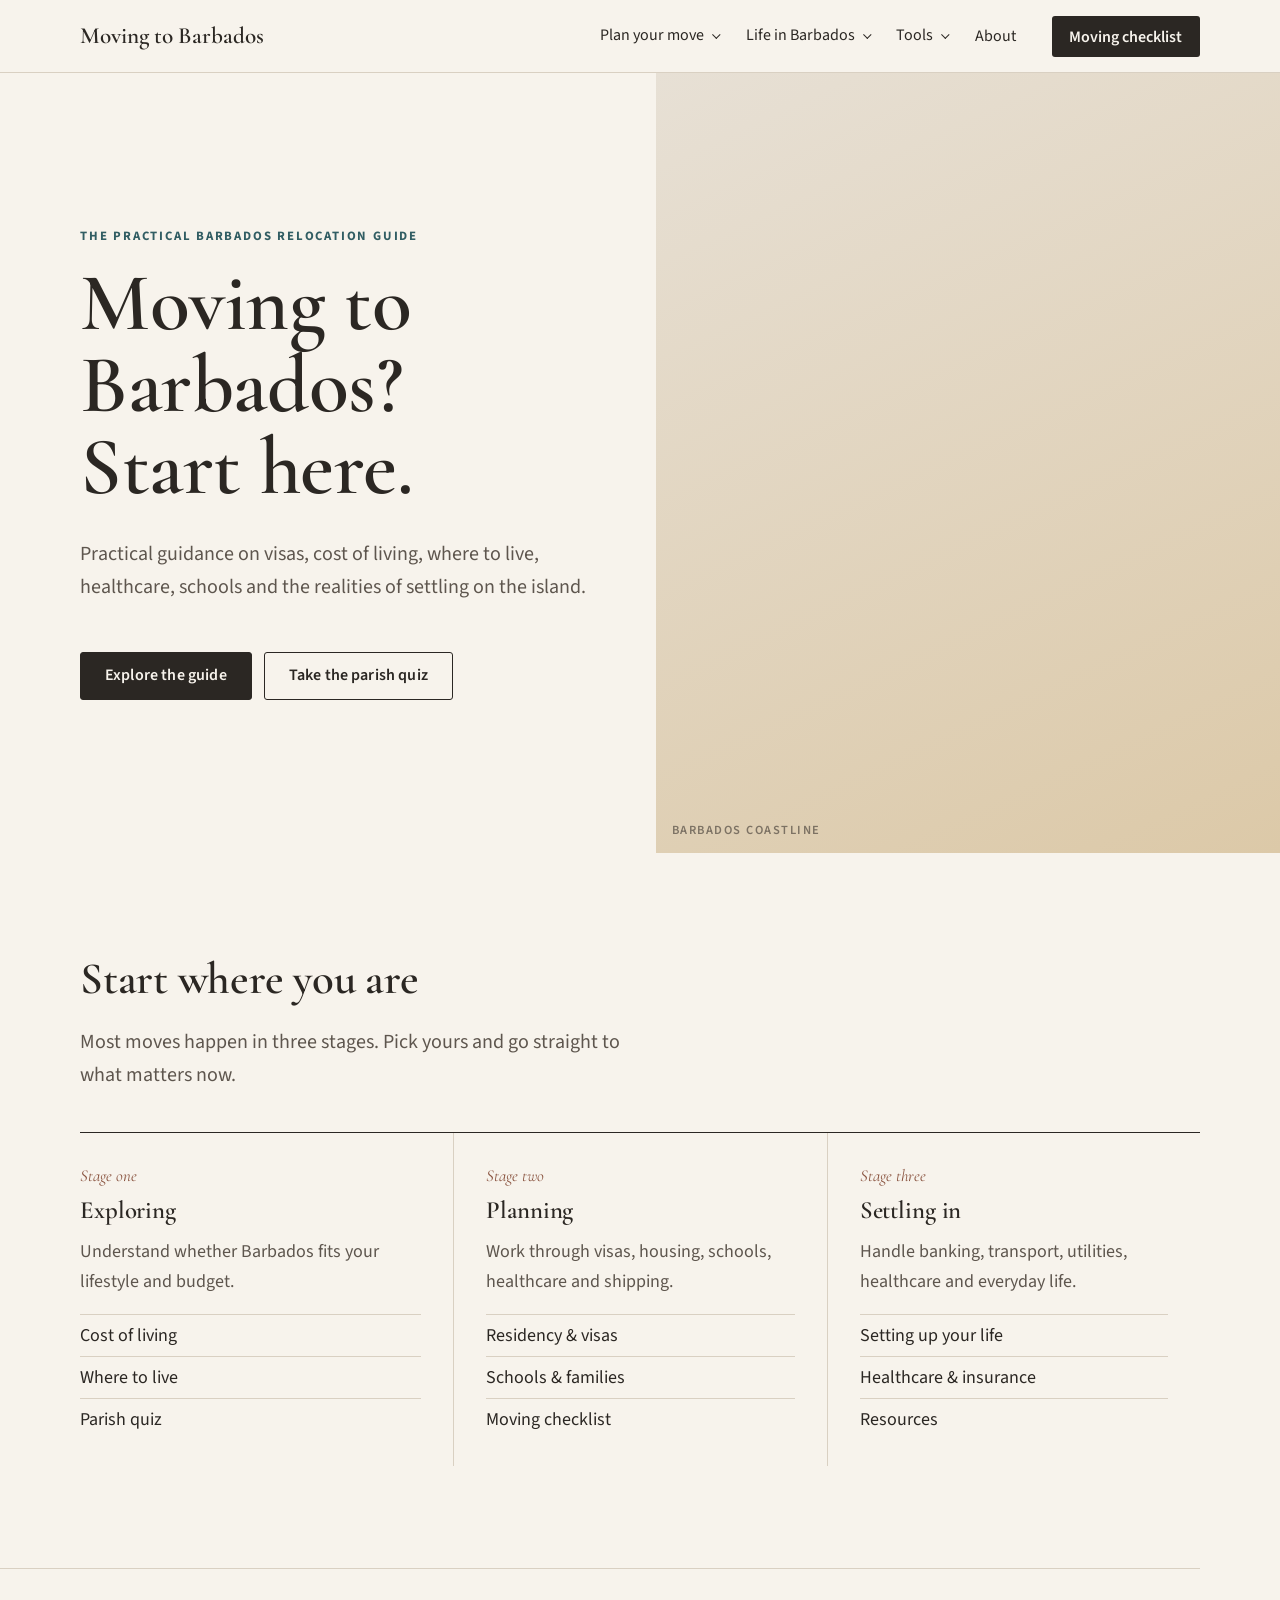
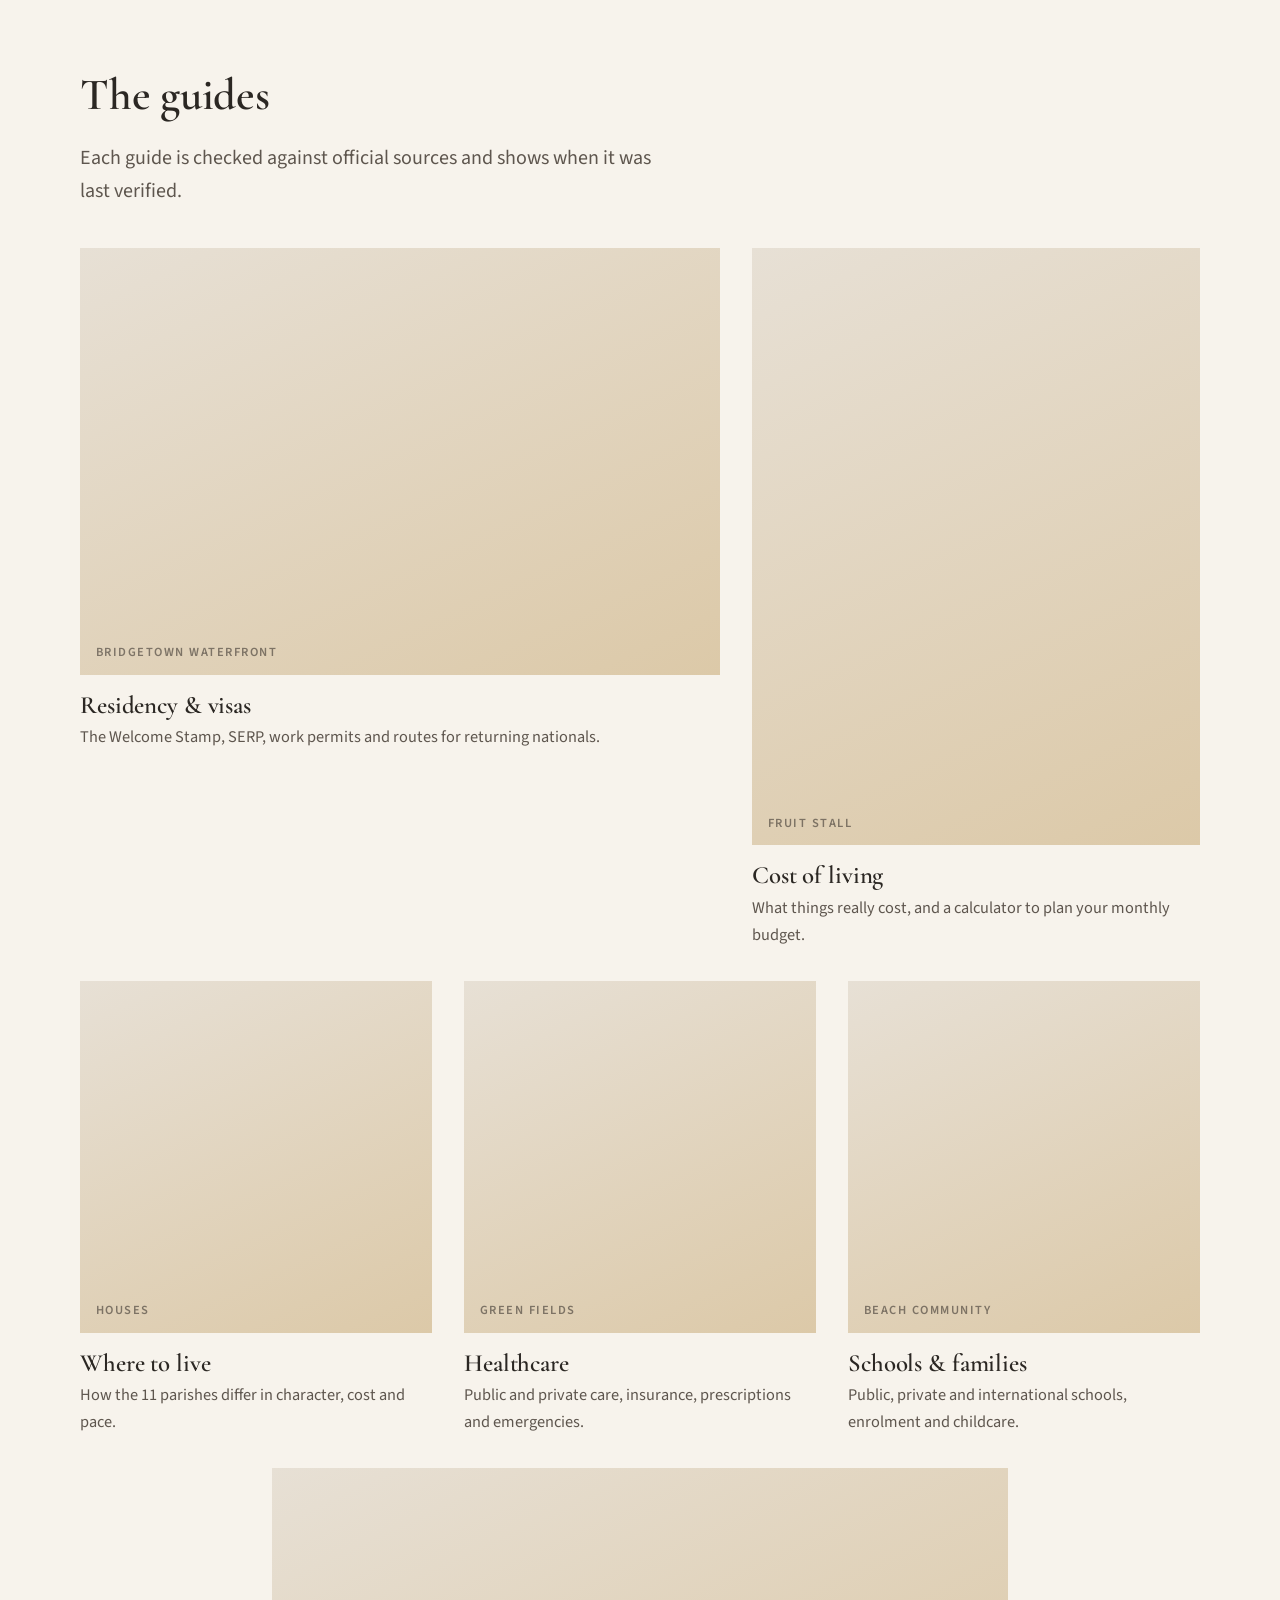
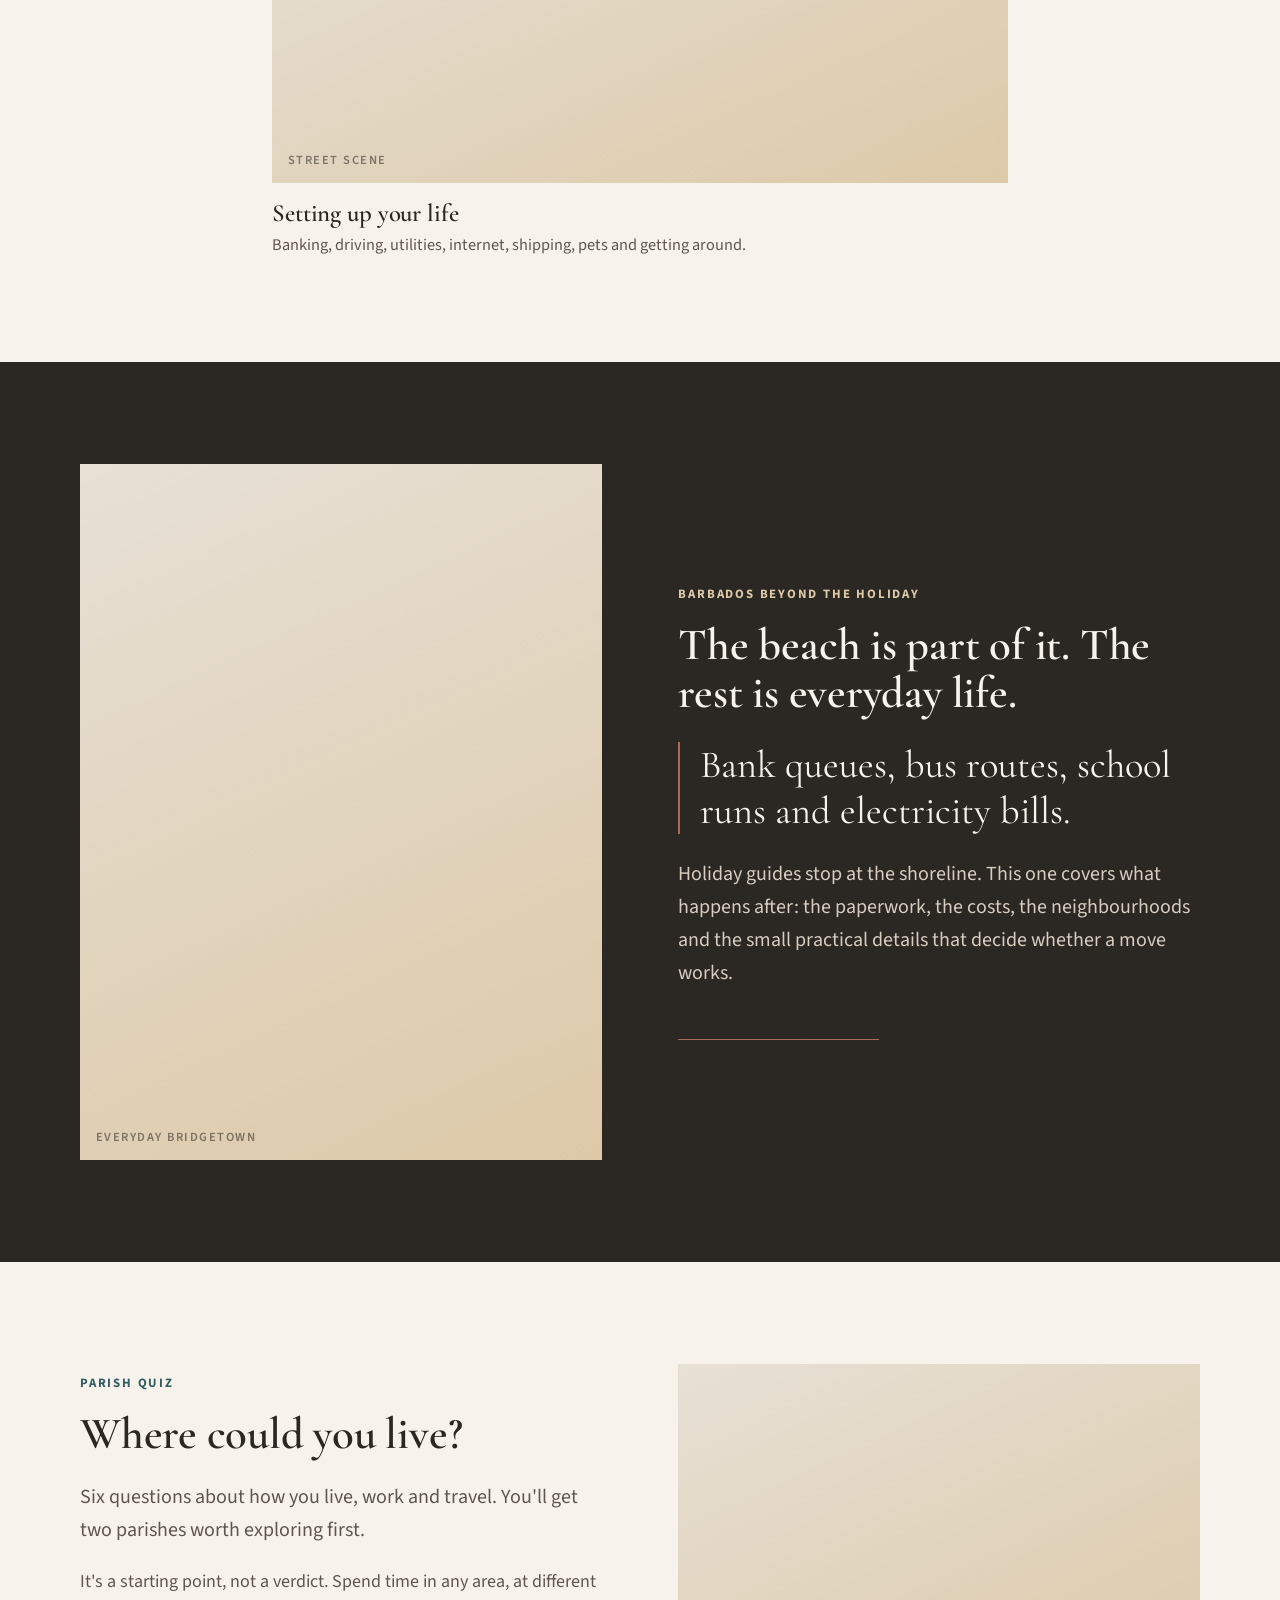
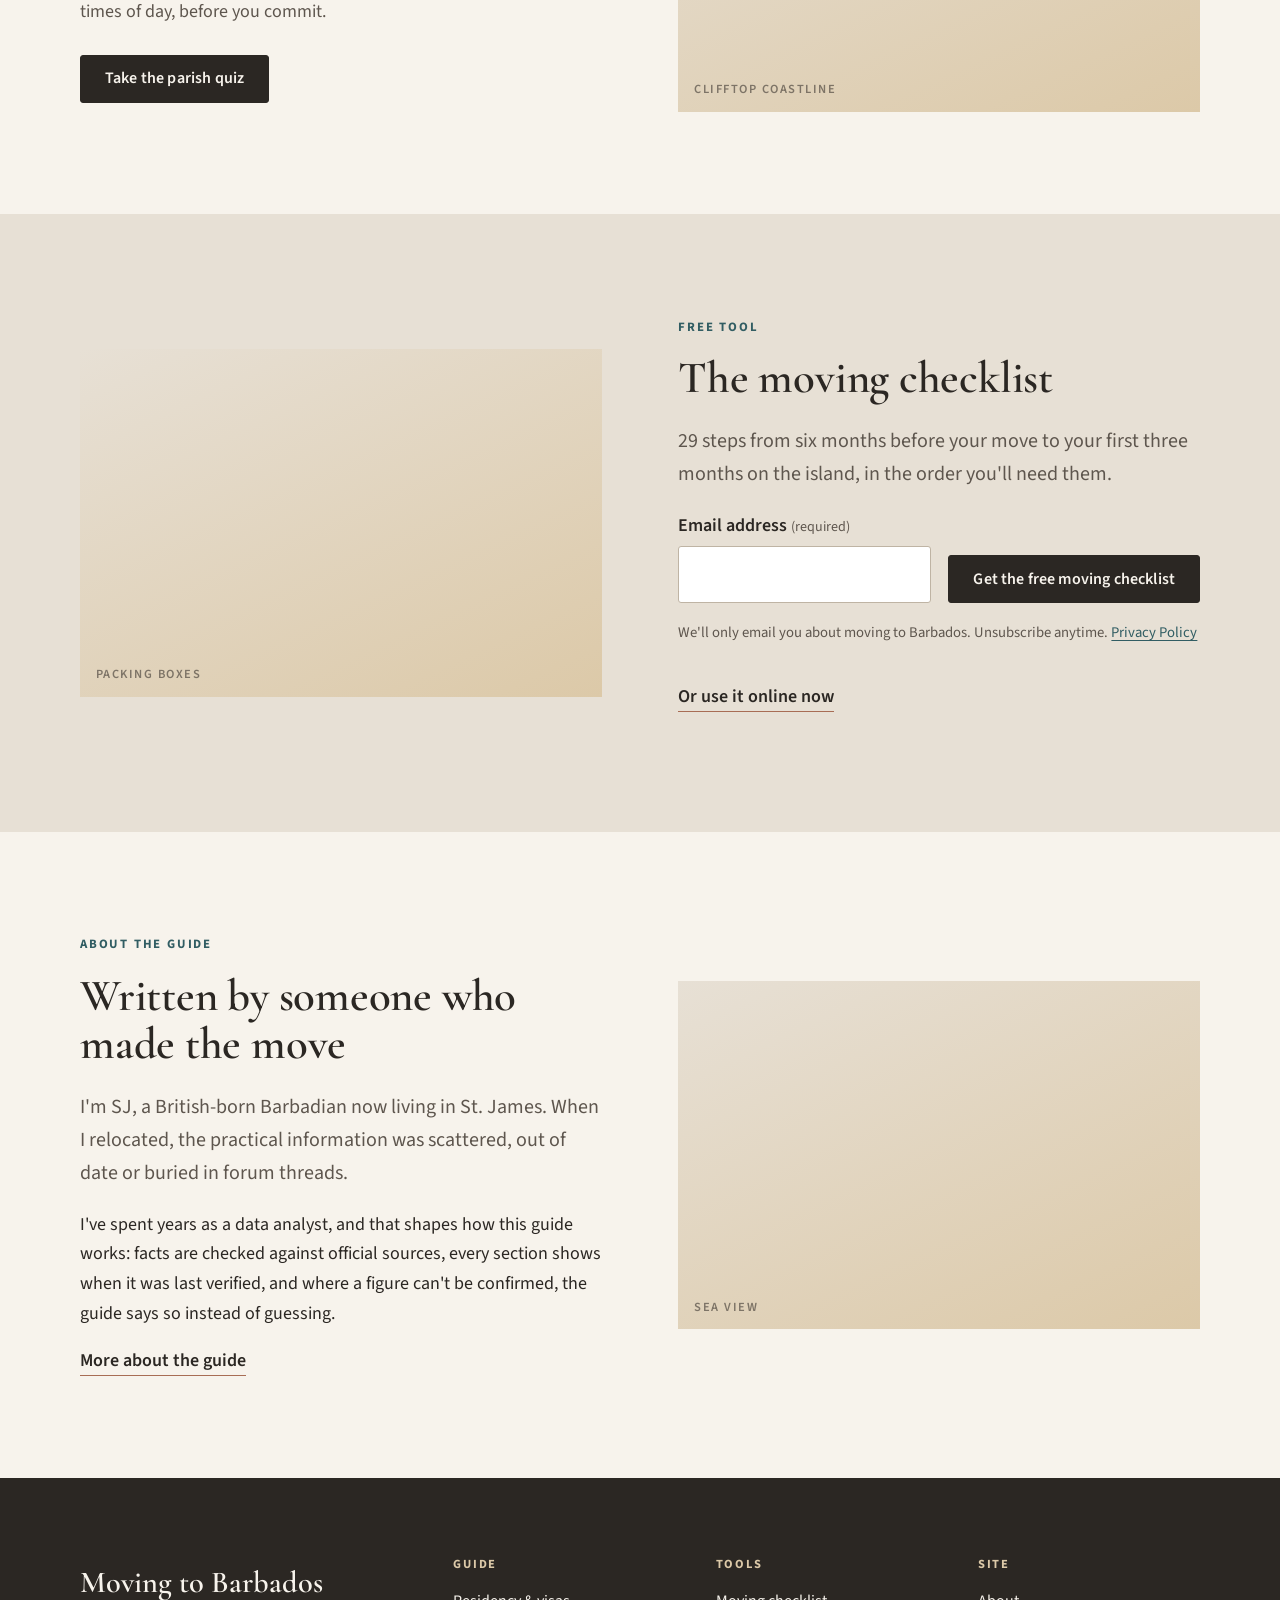
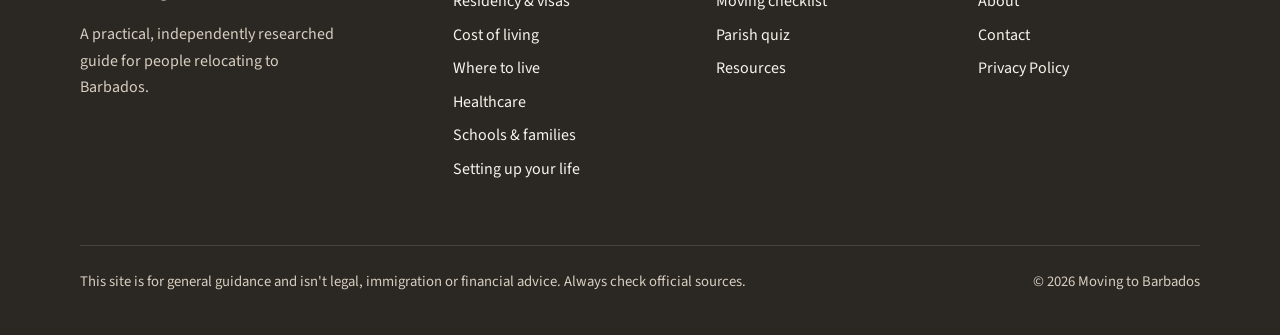
==== commit 21266dc9: "Add files via upload" ====
--- a/index.html
+++ b/index.html
@@ -5,360 +5,78 @@
 <meta name="viewport" content="width=device-width, initial-scale=1, viewport-fit=cover">
 <title>Moving to Barbados? The practical relocation guide</title>
 <meta name="description" content="A practical guide to moving to Barbados: visas and the Welcome Stamp, cost of living, the 11 parishes, healthcare, schools and a step-by-step moving checklist.">
+<link rel="canonical" href="https://movingtobarbados.co/">
+<meta property="og:url" content="https://movingtobarbados.co/">
+<meta property="og:site_name" content="Moving to Barbados">
 <meta property="og:title" content="Moving to Barbados? The practical relocation guide">
-<meta property="og:description" content="Visas, cost of living, parishes, healthcare, schools and a moving checklist, for people relocating to Barbados.">
+<meta property="og:description" content="A practical guide to moving to Barbados: visas and the Welcome Stamp, cost of living, the 11 parishes, healthcare, schools and a step-by-step moving checklist.">
 <meta property="og:type" content="website">
 <meta property="og:image" content="https://images.unsplash.com/photo-1633847016580-b7a15cc813d7?auto=format&fit=crop&w=1200&h=630&q=70">
 <meta property="og:image:alt" content="A palm tree on a green hillside above the sea in Barbados">
 <meta name="twitter:card" content="summary_large_image">
 <meta name="twitter:title" content="Moving to Barbados? The practical relocation guide">
-<meta name="twitter:description" content="Practical answers for people relocating to Barbados.">
+<meta name="twitter:description" content="A practical guide to moving to Barbados: visas and the Welcome Stamp, cost of living, the 11 parishes, healthcare, schools and a step-by-step moving checklist.">
 <meta name="twitter:image" content="https://images.unsplash.com/photo-1633847016580-b7a15cc813d7?auto=format&fit=crop&w=1200&h=630&q=70">
-<link rel="icon" href="data:image/svg+xml,<svg xmlns='http://www.w3.org/2000/svg' viewBox='0 0 100 100'><rect width='100' height='100' fill='%232B2723'/><text x='50' y='68' font-size='56' text-anchor='middle' fill='%23F7F3EC' font-family='Georgia,serif'>B</text></svg>">
+<link rel="icon" href="/favicon.ico" sizes="48x48">
+<link rel="icon" href="/favicon-48.png" type="image/png">
+<link rel="apple-touch-icon" href="/apple-touch-icon.png">
 <link rel="preconnect" href="https://fonts.googleapis.com">
 <link rel="preconnect" href="https://fonts.gstatic.com" crossorigin>
 <link rel="preconnect" href="https://images.unsplash.com">
 <link href="https://fonts.googleapis.com/css2?family=Cormorant+Garamond:wght@500;600&family=Source+Sans+3:wght@400;600;700&display=swap" rel="stylesheet">
-<style>
-:root{
-  --espresso:#2B2723; --ivory:#F7F3EC; --sand:#DCC9A8; --stone:#E7E0D5; --sea:#557F83; --deep:#315D63; --olive:#66735B; --terra:#A86D55; --white:#FFFFFF;
-  --bg:var(--ivory); --surface:var(--white); --text:#2B2723; --muted:#5E564E; --line:#D9D0C2; --link:#315D63; --head:#2B2723;
-  --serif:"Cormorant Garamond","Iowan Old Style","Palatino Linotype",Georgia,serif;
-  --sans:"Source Sans 3","Segoe UI",Helvetica,Arial,sans-serif;
-  box-sizing:border-box;
-  padding-top:env(safe-area-inset-top,0px); padding-bottom:env(safe-area-inset-bottom,0px);
-}
-@media (prefers-color-scheme:dark){:root:not([data-theme="light"]){--bg:#1E1B18;--surface:#26221E;--text:#EFE8DD;--muted:#BDB2A4;--line:#3E3731;--link:#9CC3C6;--head:#F7F3EC}}
-:root[data-theme="dark"]{--bg:#1E1B18;--surface:#26221E;--text:#EFE8DD;--muted:#BDB2A4;--line:#3E3731;--link:#9CC3C6;--head:#F7F3EC}
-*,*::before,*::after{box-sizing:inherit}
-html{scroll-padding-top:calc(env(safe-area-inset-top,0px) + 84px)}
-body{margin:0;background:var(--bg);color:var(--text);font-family:var(--sans);font-size:1.125rem;line-height:1.65;-webkit-font-smoothing:antialiased}
-h1,h2,h3{font-family:var(--serif);font-weight:600;color:var(--head);line-height:1.08;margin:0 0 .5em;letter-spacing:-.005em}
-h1{font-size:clamp(2.6rem,6vw,4.6rem)}
-h2{font-size:clamp(1.9rem,3.6vw,2.8rem);margin-top:0}
-h3{font-size:1.55rem;line-height:1.15}
-p{margin:0 0 1em}
-a{color:var(--link);text-decoration-thickness:1px;text-underline-offset:3px}
-a:hover{text-decoration-thickness:2px}
-:focus-visible{outline:2px solid var(--terra);outline-offset:3px}
-img{max-width:100%;display:block}
-.wrap{max-width:1200px;margin:0 auto;padding:0 clamp(1.25rem,4vw,2.5rem)}
-.narrow{max-width:70ch}
-.label{font-family:var(--sans);font-size:.8rem;font-weight:700;letter-spacing:.14em;text-transform:uppercase;color:var(--deep);margin:0 0 1rem}
-.lede{font-size:1.25rem;color:var(--muted);max-width:58ch}
-.muted{color:var(--muted)}
-.fine{font-size:.92rem;color:var(--muted)}
-.skip{position:absolute;left:-999px;top:0;background:var(--espresso);color:var(--ivory);padding:.7rem 1rem;z-index:100}
-.skip:focus{left:1rem;top:1rem}
-.section{padding:clamp(3.5rem,8vw,6.5rem) 0}
-.rule{border:0;border-top:1px solid var(--line);margin:0}
-
-/* buttons */
-.btn{display:inline-block;background:var(--espresso);color:var(--ivory);border:1px solid var(--espresso);padding:.85rem 1.5rem;border-radius:3px;text-decoration:none;font:600 1rem/1.2 var(--sans);letter-spacing:.01em;cursor:pointer;transition:background .2s,color .2s}
-.btn:hover{background:var(--deep);border-color:var(--deep)}
-.btn.line{background:transparent;color:var(--espresso);border-color:var(--espresso)}
-.btn.line:hover{background:var(--espresso);color:var(--ivory)}
-.btn-row{display:flex;flex-wrap:wrap;gap:.75rem;margin:1.75rem 0 0}
-.textlink{font-weight:600;color:var(--espresso);text-decoration:none;border-bottom:1px solid var(--terra);padding-bottom:2px}
-.textlink:hover{color:var(--terra)}
-
-/* photos */
-.photo{position:relative;margin:0;overflow:hidden;background:linear-gradient(155deg,var(--stone),var(--sand))}
-.photo img{width:100%;height:100%;object-fit:cover;opacity:0;transform:scale(1.02);transition:opacity .8s ease,transform 1.2s ease}
-.photo.loaded img{opacity:1;transform:none}
-.photo.noimg img{display:none}
-.photo.noimg::after{content:attr(data-label);position:absolute;left:1rem;bottom:.9rem;right:1rem;font:600 .78rem/1.3 var(--sans);letter-spacing:.12em;text-transform:uppercase;color:rgba(43,39,35,.55)}
-.r-hero{aspect-ratio:4/5}
-.r-wide{aspect-ratio:21/9}
-.r-land{aspect-ratio:3/2}
-.r-tall{aspect-ratio:3/4}
-.r-sq{aspect-ratio:1/1}
-figcaption{font-size:.85rem;color:var(--muted);padding-top:.5rem}
-
-/* header */
-header.site{position:sticky;top:0;z-index:50;background:var(--ivory);border-bottom:1px solid var(--line)}
-.bar{display:flex;align-items:center;justify-content:space-between;gap:1.5rem;min-height:72px}
-.brand{font-family:var(--serif);font-size:1.45rem;font-weight:600;color:var(--espresso);text-decoration:none;white-space:nowrap}
-nav.main>ul{list-style:none;margin:0;padding:0;display:flex;gap:1.75rem;align-items:center}
-nav.main a,nav.main .dd{font:inherit;font-size:1rem;color:var(--text);text-decoration:none;background:none;border:0;cursor:pointer;padding:.4rem 0;border-bottom:1px solid transparent}
-nav.main a:hover,nav.main .dd:hover,nav.main .dd[aria-expanded="true"]{border-bottom-color:var(--terra)}
-nav.main a[aria-current="page"]{border-bottom-color:var(--espresso);font-weight:600}
-.dd::after{content:"";display:inline-block;width:.4em;height:.4em;border-right:1.5px solid currentColor;border-bottom:1.5px solid currentColor;transform:rotate(45deg) translateY(-3px);margin-left:.45em;transition:transform .2s}
-.dd[aria-expanded="true"]::after{transform:rotate(-135deg) translateY(-1px)}
-.has-dd{position:relative}
-.dd-menu{display:none;position:absolute;top:calc(100% + 14px);left:-1.2rem;background:var(--surface);border:1px solid var(--line);padding:.8rem 1.2rem;min-width:240px;box-shadow:0 18px 40px rgba(43,39,35,.08)}
-.dd-menu.open{display:block;animation:drop .18s ease}
-@keyframes drop{from{opacity:0;transform:translateY(-4px)}to{opacity:1;transform:none}}
-.dd-menu a{display:block;padding:.45rem 0;border-bottom:0!important}
-.dd-menu a:hover{color:var(--terra)}
-.nav-cta{margin-left:.5rem}
-nav.main .nav-cta a{background:var(--espresso);color:var(--ivory)!important;padding:.6rem 1.1rem!important;border-radius:3px;border:0!important;font-weight:600}
-nav.main .nav-cta a:hover{background:var(--deep)}
-.menu-btn{display:none;background:none;border:1px solid var(--espresso);color:var(--espresso);border-radius:3px;padding:.5rem .95rem;font:600 1rem var(--sans);cursor:pointer}
-@media (max-width:1020px){
-  .menu-btn{display:block}
-  nav.main{display:none;position:fixed;inset:72px 0 0 0;background:var(--ivory);overflow-y:auto;padding:1.5rem clamp(1.25rem,4vw,2.5rem) 3rem}
-  nav.main.open{display:block}
-  nav.main>ul{flex-direction:column;align-items:stretch;gap:0}
-  nav.main>ul>li{border-bottom:1px solid var(--line)}
-  nav.main a,nav.main .dd{display:block;width:100%;text-align:left;padding:1rem 0;font-size:1.2rem;border-bottom:0}
-  .dd-menu{position:static;border:0;box-shadow:none;padding:0 0 .8rem 1rem;min-width:0;background:transparent}
-  .dd-menu a{font-size:1.05rem!important;padding:.55rem 0!important}
-  .nav-cta{margin:1.5rem 0 0;border-bottom:0!important}
-  nav.main .nav-cta a{text-align:center}
-}
-
-/* pages */
-.page{display:none}
-.page.active{display:block}
-
-/* hero */
-.hero{display:grid;grid-template-columns:1.05fr 1fr;min-height:min(88vh,780px)}
-.hero .copy{display:flex;flex-direction:column;justify-content:center;padding:clamp(2.5rem,6vw,5rem) clamp(1.25rem,5vw,4.5rem) clamp(2.5rem,6vw,5rem) max(clamp(1.25rem,4vw,2.5rem),calc((100vw - 1200px)/2 + 2.5rem))}
-.hero h1{font-size:clamp(3rem,6.4vw,5.6rem);line-height:1;margin-bottom:.35em}
-.hero h1 span{display:block}
-.hero .photo{height:100%;min-height:420px}
-@media (max-width:860px){.hero{grid-template-columns:1fr}.hero .photo{order:-1;min-height:0;aspect-ratio:4/3}}
-
-/* page header */
-.phead{padding-top:clamp(2.5rem,6vw,4.5rem);padding-bottom:clamp(2rem,4vw,3rem)}
-h1[tabindex="-1"]:focus,legend[tabindex="-1"]:focus,h2[tabindex="-1"]:focus{outline:none}
-.phead h1{max-width:18ch}
-.phead + .photo{margin:0 auto;max-width:1200px}
-.pbody{padding-top:clamp(2.5rem,6vw,4.5rem);padding-bottom:clamp(4rem,8vw,6rem)}
-
-/* stages */
-.stages{display:grid;grid-template-columns:repeat(3,1fr);gap:0;border-top:1px solid var(--espresso);margin-top:2.5rem}
-.stage{padding:1.8rem 2rem 1.6rem 0}
-.stage+.stage{padding-left:2rem;border-left:1px solid var(--line)}
-.stage .num{font-family:var(--serif);font-size:1.05rem;color:var(--terra);font-style:italic;margin-bottom:.4rem}
-.stage ul{list-style:none;padding:0;margin:1rem 0 0}
-.stage li{padding:.35rem 0;border-top:1px solid var(--line)}
-.stage li a{text-decoration:none;color:var(--text)}
-.stage li a:hover{color:var(--terra)}
-@media (max-width:860px){.stages{grid-template-columns:1fr}.stage,.stage+.stage{padding:1.6rem 0;border-left:0;border-bottom:1px solid var(--line)}}
-
-/* featured grid */
-.feature-grid{display:grid;grid-template-columns:repeat(12,1fr);gap:clamp(1.25rem,2.5vw,2rem);margin-top:2.5rem}
-.feat{text-decoration:none;color:inherit;display:block}
-.feat .photo{margin-bottom:1rem}
-.feat h3{margin-bottom:.3rem;transition:color .2s}
-.feat p{color:var(--muted);margin:0;font-size:1.02rem}
-.feat:hover h3{color:var(--deep)}
-.feat:hover .photo.loaded img{transform:scale(1.025)}
-.f1{grid-column:1/8}.f2{grid-column:8/13}.f3{grid-column:1/5}.f4{grid-column:5/9}.f5{grid-column:9/13}.f6{grid-column:3/11}
-@media (max-width:860px){.f1,.f2,.f3,.f4,.f5,.f6{grid-column:1/-1}}
-
-/* split sections */
-.split{display:grid;grid-template-columns:1fr 1fr;gap:clamp(2rem,6vw,5rem);align-items:center}
-.split.rev .photo{order:2}
-@media (max-width:860px){.split{grid-template-columns:1fr}.split.rev .photo{order:0}}
-.dark{background:var(--espresso);color:var(--ivory)}
-.dark h2,.dark h3{color:var(--ivory)}
-.dark .label{color:var(--sand)}
-.dark .lede,.dark .muted{color:#D8CEC0}
-.dark .btn{background:var(--ivory);color:var(--espresso);border-color:var(--ivory)}
-.dark .btn:hover{background:var(--sand);border-color:var(--sand)}
-.stonebg{background:var(--stone)}
-.pull{font-family:var(--serif);font-size:clamp(1.7rem,3vw,2.4rem);line-height:1.2;color:var(--ivory);border-left:2px solid var(--terra);padding-left:1.25rem;margin:1.5rem 0}
-
-/* accordions */
-details.x{border-top:1px solid var(--line)}
-details.x:last-of-type{border-bottom:1px solid var(--line)}
-details.x summary{cursor:pointer;list-style:none;display:flex;justify-content:space-between;align-items:baseline;gap:1.5rem;padding:1.3rem 0;font-family:var(--serif);font-size:1.6rem;font-weight:600;color:var(--head)}
-details.x summary::-webkit-details-marker{display:none}
-details.x summary::after{content:"+";font-family:var(--sans);font-weight:400;font-size:1.6rem;color:var(--terra);flex:none;transition:transform .25s}
-details.x[open] summary::after{transform:rotate(45deg)}
-details.x summary:hover{color:var(--deep)}
-details.x .body{padding:0 0 1.6rem;max-width:72ch}
-details.x[open] .body{animation:reveal .35s ease}
-@keyframes reveal{from{opacity:0;transform:translateY(-6px)}to{opacity:1;transform:none}}
-details.x ul,details.x ol{padding-left:1.2rem;margin:.2rem 0 1em}
-details.x li{margin-bottom:.35em}
-.meta{font-size:.92rem;color:var(--muted);margin-top:1.1rem;padding-top:.9rem;border-top:1px dotted var(--line);display:flex;flex-wrap:wrap;gap:.3rem 1.5rem}
-.meta a{font-weight:600}
-.facts{display:grid;grid-template-columns:repeat(auto-fit,minmax(170px,1fr));gap:0;border-top:1px solid var(--line);border-bottom:1px solid var(--line);margin:0 0 1.2rem}
-.facts div{padding:.8rem 1rem .8rem 0}
-.facts dt{font-size:.78rem;font-weight:700;letter-spacing:.12em;text-transform:uppercase;color:var(--muted)}
-.facts dd{margin:.15rem 0 0;font-weight:600}
-.note{border-left:2px solid var(--sea);padding:.2rem 0 .2rem 1rem;color:var(--muted);font-size:1rem;margin:1.2rem 0}
-
-/* table */
-.table-wrap{overflow-x:auto;margin:2rem 0 3rem;border-top:1px solid var(--espresso)}
-table{width:100%;border-collapse:collapse;font-size:1rem;min-width:720px}
-th,td{text-align:left;padding:1rem 1rem 1rem 0;border-bottom:1px solid var(--line);vertical-align:top}
-th{font-size:.78rem;letter-spacing:.12em;text-transform:uppercase;color:var(--muted);font-weight:700}
-td:first-child{font-family:var(--serif);font-size:1.3rem;font-weight:600;color:var(--head);white-space:nowrap}
-
-/* stats */
-.stats{display:grid;grid-template-columns:repeat(auto-fit,minmax(200px,1fr));gap:0;border-top:1px solid var(--espresso);margin:0 0 3rem}
-.stat{padding:1.6rem 1.5rem 1.6rem 0;border-bottom:1px solid var(--line)}
-.stat strong{display:block;font-family:var(--serif);font-size:clamp(2.6rem,5vw,3.6rem);font-weight:600;line-height:1;color:var(--espresso);margin-bottom:.4rem}
-.stat span{color:var(--muted);font-size:1rem}
-.cols2{display:grid;grid-template-columns:repeat(auto-fit,minmax(300px,1fr));gap:2.5rem 3.5rem}
-.cols2 h3{margin-bottom:.4rem}
-
-/* calculator */
-.calc-wrap{display:grid;grid-template-columns:1.35fr 1fr;border:1px solid var(--line);background:var(--surface);margin-top:2rem}
-.calc{display:grid;grid-template-columns:1fr 1fr;gap:1.1rem 1.5rem;padding:clamp(1.5rem,3vw,2.5rem)}
-.calc label{font-size:.95rem}
-.calc .cur{position:relative}
-.calc .cur::before{content:"BBD";position:absolute;left:.85rem;top:50%;transform:translateY(-50%);font-size:.8rem;font-weight:700;color:var(--muted);letter-spacing:.06em}
-.calc .cur input{padding-left:3.2rem}
-.calc-total{background:var(--espresso);color:var(--ivory);padding:clamp(1.5rem,3vw,2.5rem);display:flex;flex-direction:column;justify-content:center}
-.calc-total .label{color:var(--sand)}
-.total{font-family:var(--serif);font-size:clamp(2.8rem,5vw,4rem);font-weight:600;line-height:1;margin:.2rem 0 .6rem}
-.calc-total p{color:#D8CEC0;margin:.2rem 0}
-@media (max-width:860px){.calc-wrap{grid-template-columns:1fr}.calc{grid-template-columns:1fr}}
-
-/* forms */
-form.f{display:grid;gap:1.1rem;max-width:560px}
-form.f.inline{grid-template-columns:1fr auto;align-items:end;max-width:640px}
-@media (max-width:600px){form.f.inline{grid-template-columns:1fr}}
-label{font-weight:600;display:block;margin-bottom:.35rem}
-label .req{font-weight:400;color:var(--muted);font-size:.88rem}
-input,textarea{width:100%;font:inherit;padding:.8rem .95rem;border:1px solid #BFB4A4;border-radius:3px;background:var(--surface);color:var(--text)}
-input:focus,textarea:focus{outline:2px solid var(--deep);outline-offset:0;border-color:var(--deep)}
-.dark input{background:#fff;color:var(--espresso);border-color:#fff}
-.dark label{color:var(--ivory)}
-.dark .fine{color:#CFC4B6}.dark .fine a{color:var(--ivory)}
-.msg{font-weight:600;margin-top:.4rem}
-.msg.err{color:#9A3412}.msg.ok{color:var(--olive)}
-.dark .msg.err{color:#F5B59B}.dark .msg.ok{color:#C9D7B8}
-
-/* parish */
-.filters{display:flex;flex-wrap:wrap;gap:.5rem;margin:1.5rem 0 2.5rem}
-.filters button{font:inherit;font-size:1rem;padding:.5rem 1.1rem;border-radius:999px;border:1px solid #BFB4A4;background:transparent;color:var(--text);cursor:pointer;min-height:44px;transition:background .2s,color .2s}
-.filters button:hover{border-color:var(--espresso)}
-.filters button[aria-pressed="true"]{background:var(--espresso);color:var(--ivory);border-color:var(--espresso)}
-.parish-grid{display:grid;grid-template-columns:repeat(auto-fill,minmax(320px,1fr));gap:3rem 2.2rem}
-.parish .photo{margin-bottom:1.1rem}
-.parish h3{font-size:1.9rem;margin-bottom:.3rem}
-.parish .traits{font-size:.8rem;font-weight:700;letter-spacing:.1em;text-transform:uppercase;color:var(--deep);margin-bottom:.7rem}
-.parish dl{margin:1rem 0 0;border-top:1px solid var(--line)}
-.parish dl div{display:grid;grid-template-columns:7.5rem 1fr;gap:1rem;padding:.6rem 0;border-bottom:1px solid var(--line);font-size:1rem}
-.parish dt{font-weight:700;color:var(--muted);font-size:.85rem;letter-spacing:.06em;text-transform:uppercase;padding-top:.15rem}
-.parish dd{margin:0}
-.rep{font-size:.8rem;color:var(--muted);margin-top:.35rem}
-
-/* quiz */
-.quiz-shell{max-width:760px}
-.quiz-step{animation:reveal .35s ease}
-.quiz legend{font-family:var(--serif);font-size:clamp(2rem,4.2vw,3rem);font-weight:600;line-height:1.1;color:var(--head);margin-bottom:1.6rem;padding:0}
-.quiz fieldset{border:0;padding:0;margin:0}
-.opt{display:flex;gap:1rem;align-items:center;padding:1.15rem 1.2rem;border:1px solid var(--line);background:var(--surface);margin-bottom:.6rem;cursor:pointer;font-weight:400;font-size:1.15rem;transition:border-color .2s}
-.opt:hover{border-color:var(--espresso)}
-.opt:has(input:checked){border-color:var(--espresso);box-shadow:inset 3px 0 0 var(--terra)}
-.opt input{width:20px;height:20px;accent-color:var(--espresso);margin:0;flex:none}
-.qprog{display:flex;align-items:center;gap:1rem;margin-bottom:2.5rem;font-size:.9rem;color:var(--muted)}
-.qbar{flex:1;height:2px;background:var(--line)}
-.qbar span{display:block;height:100%;background:var(--espresso);transition:width .4s ease}
-.result h2{font-size:clamp(2rem,4vw,3rem)}
-
-/* checklist */
-.cl-top{display:grid;grid-template-columns:auto 1fr;gap:2rem;align-items:end;border-bottom:1px solid var(--espresso);padding-bottom:1.5rem;margin-bottom:2.5rem}
-.bigpct{font-family:var(--serif);font-size:clamp(4rem,10vw,6.5rem);font-weight:600;line-height:.9;color:var(--espresso)}
-.progress{height:4px;background:var(--line);margin:.6rem 0}
-.progress span{display:block;height:100%;background:var(--olive);width:0;transition:width .4s ease}
-.phase{margin-bottom:3rem}
-.phase-head{display:flex;justify-content:space-between;align-items:baseline;gap:1rem;flex-wrap:wrap}
-.phase h2{font-size:clamp(1.7rem,3vw,2.2rem);margin:0}
-.phase-num{font-style:italic;color:var(--terra);margin-right:.4rem}
-.item{display:flex;gap:1rem;align-items:flex-start;padding:1rem 0;border-bottom:1px solid var(--line);font-weight:400;margin:0;cursor:pointer}
-.item input{width:22px;height:22px;margin-top:.2rem;accent-color:var(--olive);flex:none}
-.item .t{font-weight:600}
-.item.done .t{text-decoration:line-through;text-decoration-color:var(--terra);color:var(--muted)}
-.item .d{display:block;font-size:.98rem;color:var(--muted)}
-
-/* emergency */
-.emergency{border:1px solid var(--line);border-left:3px solid var(--terra);background:var(--surface);padding:clamp(1.5rem,3vw,2.2rem);margin-bottom:3rem}
-.emergency h2{font-size:1.9rem;margin-bottom:1rem}
-.nums{display:grid;grid-template-columns:repeat(3,1fr);gap:0;margin:0 0 1.2rem;border-top:1px solid var(--line)}
-.nums div{padding:1rem 1rem 0 0}
-.nums strong{display:block;font-family:var(--serif);font-size:clamp(2.6rem,6vw,3.6rem);line-height:1;color:var(--espresso)}
-.nums span{font-size:.85rem;font-weight:700;letter-spacing:.12em;text-transform:uppercase;color:var(--muted)}
-
-/* resources */
-.res-list{display:grid;grid-template-columns:repeat(auto-fill,minmax(300px,1fr));gap:0 2.5rem;margin-bottom:2.5rem}
-.res{padding:1.2rem 0;border-top:1px solid var(--line)}
-.res h3{font-size:1.35rem;margin-bottom:.2rem}
-.res h3 a{color:var(--head);text-decoration:none}
-.res h3 a:hover{color:var(--deep);text-decoration:underline}
-.res p{margin:0;color:var(--muted);font-size:1rem}
-.res-cat{margin-top:3rem}
-
-/* photo break */
-.pbreak{display:grid;grid-template-columns:1.4fr 1fr;gap:1.5rem;margin:3.5rem 0}
-@media (max-width:700px){.pbreak{grid-template-columns:1fr}}
-
-/* footer */
-footer.site{background:var(--espresso);color:#D8CEC0;padding:clamp(3.5rem,7vw,5rem) 0 2.5rem;font-size:1rem}
-footer.site a{color:var(--ivory);text-decoration:none}
-footer.site a:hover{text-decoration:underline}
-footer .brand{color:var(--ivory);font-size:1.9rem}
-.fcols{display:grid;grid-template-columns:1.5fr 1fr 1fr 1fr;gap:2.5rem}
-@media (max-width:860px){.fcols{grid-template-columns:1fr 1fr}}
-footer h2{font-family:var(--sans);font-size:.78rem;font-weight:700;letter-spacing:.14em;text-transform:uppercase;color:var(--sand);margin-bottom:1rem}
-footer ul{list-style:none;margin:0;padding:0}
-footer li{margin:.45rem 0}
-.disclaimer{margin-top:3.5rem;padding-top:1.5rem;border-top:1px solid #4A433C;font-size:.92rem;display:flex;flex-wrap:wrap;justify-content:space-between;gap:1rem}
-
-@media (prefers-reduced-motion:reduce){*,*::before,*::after{animation:none!important;transition:none!important;scroll-behavior:auto!important}.photo img{opacity:1;transform:none}}
-@media print{header.site,footer.site,.noprint,.photo{display:none!important}.page{display:none!important}#checklist{display:block!important}body{background:#fff}}
-</style>
+<link rel="stylesheet" href="/assets/styles.css">
+<script type="application/ld+json">{"@context": "https://schema.org", "@type": "WebSite", "name": "Moving to Barbados", "url": "https://movingtobarbados.co/", "description": "A practical guide to moving to Barbados: visas and the Welcome Stamp, cost of living, the 11 parishes, healthcare, schools and a step-by-step moving checklist.", "inLanguage": "en"}</script>
 </head>
 <body>
 <a class="skip" href="#main-content">Skip to content</a>
 
 <header class="site">
   <div class="wrap bar">
-    <a class="brand" href="#/">Moving to Barbados</a>
+    <a class="brand" href="/">Moving to Barbados</a>
     <button class="menu-btn" aria-expanded="false" aria-controls="mainnav">Menu</button>
     <nav class="main" id="mainnav" aria-label="Main">
       <ul>
         <li class="has-dd">
           <button class="dd" aria-expanded="false" aria-controls="dd-plan">Plan your move</button>
           <div class="dd-menu" id="dd-plan">
-            <a href="#/visas">Residency &amp; visas</a>
-            <a href="#/cost">Cost of living</a>
-            <a href="#/where">Where to live</a>
+            <a href="/residency-and-visas/">Residency &amp; visas</a>
+            <a href="/cost-of-living/">Cost of living</a>
+            <a href="/where-to-live/">Where to live</a>
           </div>
         </li>
         <li class="has-dd">
           <button class="dd" aria-expanded="false" aria-controls="dd-life">Life in Barbados</button>
           <div class="dd-menu" id="dd-life">
-            <a href="#/healthcare">Healthcare &amp; insurance</a>
-            <a href="#/schools">Schools &amp; families</a>
-            <a href="#/setup">Setting up your life</a>
-            <a href="#/resources">Resources &amp; community</a>
+            <a href="/healthcare/">Healthcare &amp; insurance</a>
+            <a href="/schools/">Schools &amp; families</a>
+            <a href="/setting-up/">Setting up your life</a>
+            <a href="/resources/">Resources &amp; community</a>
           </div>
         </li>
         <li class="has-dd">
           <button class="dd" aria-expanded="false" aria-controls="dd-tools">Tools</button>
           <div class="dd-menu" id="dd-tools">
-            <a href="#/checklist">Moving checklist</a>
-            <a href="#/quiz">Parish quiz</a>
+            <a href="/moving-checklist/">Moving checklist</a>
+            <a href="/parish-quiz/">Parish quiz</a>
           </div>
         </li>
-        <li><a href="#/about">About</a></li>
-        <li class="nav-cta"><a href="#/checklist">Moving checklist</a></li>
+        <li><a href="/about/">About</a></li>
+        <li class="nav-cta"><a href="/moving-checklist/">Moving checklist</a></li>
       </ul>
     </nav>
   </div>
 </header>
 
 <main id="main-content" tabindex="-1">
-
-<!-- ================= HOME ================= -->
-<section class="page" id="home" data-title="Moving to Barbados? The practical relocation guide" data-desc="A practical guide to moving to Barbados: visas and the Welcome Stamp, cost of living, the 11 parishes, healthcare, schools and a step-by-step moving checklist.">
+<section class="page" id="home">
   <div class="hero">
     <div class="copy">
       <p class="label">The practical Barbados relocation guide</p>
-      <h1 tabindex="-1"><span>Moving to Barbados?</span><span>Start here.</span></h1>
+      <h1><span>Moving to Barbados?</span><span>Start here.</span></h1>
       <p class="lede">Practical guidance on visas, cost of living, where to live, healthcare, schools and the realities of settling on the island.</p>
       <div class="btn-row">
-        <a class="btn" href="#/visas">Explore the guide</a>
-        <a class="btn line" href="#/quiz">Take the parish quiz</a>
+        <a class="btn" href="/residency-and-visas/">Explore the guide</a>
+        <a class="btn line" href="/parish-quiz/">Take the parish quiz</a>
       </div>
     </div>
     <figure class="photo" data-label="Barbados coastline">
@@ -375,19 +93,19 @@
           <p class="num">Stage one</p>
           <h3>Exploring</h3>
           <p class="muted">Understand whether Barbados fits your lifestyle and budget.</p>
-          <ul><li><a href="#/cost">Cost of living</a></li><li><a href="#/where">Where to live</a></li><li><a href="#/quiz">Parish quiz</a></li></ul>
+          <ul><li><a href="/cost-of-living/">Cost of living</a></li><li><a href="/where-to-live/">Where to live</a></li><li><a href="/parish-quiz/">Parish quiz</a></li></ul>
         </div>
         <div class="stage">
           <p class="num">Stage two</p>
           <h3>Planning</h3>
           <p class="muted">Work through visas, housing, schools, healthcare and shipping.</p>
-          <ul><li><a href="#/visas">Residency &amp; visas</a></li><li><a href="#/schools">Schools &amp; families</a></li><li><a href="#/checklist">Moving checklist</a></li></ul>
+          <ul><li><a href="/residency-and-visas/">Residency &amp; visas</a></li><li><a href="/schools/">Schools &amp; families</a></li><li><a href="/moving-checklist/">Moving checklist</a></li></ul>
         </div>
         <div class="stage">
           <p class="num">Stage three</p>
           <h3>Settling in</h3>
           <p class="muted">Handle banking, transport, utilities, healthcare and everyday life.</p>
-          <ul><li><a href="#/setup">Setting up your life</a></li><li><a href="#/healthcare">Healthcare &amp; insurance</a></li><li><a href="#/resources">Resources</a></li></ul>
+          <ul><li><a href="/setting-up/">Setting up your life</a></li><li><a href="/healthcare/">Healthcare &amp; insurance</a></li><li><a href="/resources/">Resources</a></li></ul>
         </div>
       </div>
     </div>
@@ -400,32 +118,32 @@
       <h2 id="guides-h">The guides</h2>
       <p class="lede">Each guide is checked against official sources and shows when it was last verified.</p>
       <div class="feature-grid">
-        <a class="feat f1" href="#/visas">
+        <a class="feat f1" href="/residency-and-visas/">
           <figure class="photo r-land" data-label="Bridgetown waterfront"><img loading="lazy" src="https://images.unsplash.com/photo-1626023523650-f9fe5e85cacc?auto=format&fit=crop&w=1200&q=70" width="1200" height="800" alt="A red and white boat moored beside a waterfront building in Barbados"></figure>
           <h3>Residency &amp; visas</h3>
           <p>The Welcome Stamp, SERP, work permits and routes for returning nationals.</p>
         </a>
-        <a class="feat f2" href="#/cost">
+        <a class="feat f2" href="/cost-of-living/">
           <figure class="photo r-tall" data-label="Fruit stall"><img loading="lazy" src="https://images.unsplash.com/photo-1633847017573-fa07b1bddc07?auto=format&fit=crop&w=900&q=70" width="900" height="1200" alt="A roadside fruit stall stacked with bananas and other local produce"></figure>
           <h3>Cost of living</h3>
           <p>What things really cost, and a calculator to plan your monthly budget.</p>
         </a>
-        <a class="feat f3" href="#/where">
+        <a class="feat f3" href="/where-to-live/">
           <figure class="photo r-sq" data-label="Houses"><img loading="lazy" src="https://images.unsplash.com/photo-1633847016928-5d76a4e083f2?auto=format&fit=crop&w=800&q=70" width="800" height="800" alt="A row of brightly painted houses side by side"></figure>
           <h3>Where to live</h3>
           <p>How the 11 parishes differ in character, cost and pace.</p>
         </a>
-        <a class="feat f4" href="#/healthcare">
+        <a class="feat f4" href="/healthcare/">
           <figure class="photo r-sq" data-label="Green fields"><img loading="lazy" src="https://images.unsplash.com/photo-1591304446364-799bf3f3b806?auto=format&fit=crop&w=800&q=70" width="800" height="800" alt="Open green fields under a blue sky with white clouds"></figure>
           <h3>Healthcare</h3>
           <p>Public and private care, insurance, prescriptions and emergencies.</p>
         </a>
-        <a class="feat f5" href="#/schools">
+        <a class="feat f5" href="/schools/">
           <figure class="photo r-sq" data-label="Beach community"><img loading="lazy" src="https://images.unsplash.com/photo-1588503707137-b4d4e798668a?auto=format&fit=crop&w=800&q=70" width="800" height="800" alt="People spending the day together on a beach"></figure>
           <h3>Schools &amp; families</h3>
           <p>Public, private and international schools, enrolment and childcare.</p>
         </a>
-        <a class="feat f6" href="#/setup">
+        <a class="feat f6" href="/setting-up/">
           <figure class="photo r-wide" data-label="Street scene"><img loading="lazy" src="https://images.unsplash.com/photo-1636728157814-17e3dd6cc94c?auto=format&fit=crop&w=1400&q=70" width="1400" height="600" alt="A quiet street lined with palm trees and parked cars"></figure>
           <h3>Setting up your life</h3>
           <p>Banking, driving, utilities, internet, shipping, pets and getting around.</p>
@@ -442,7 +160,7 @@
         <h2 id="beyond-h">The beach is part of it. The rest is everyday life.</h2>
         <p class="pull">Bank queues, bus routes, school runs and electricity bills.</p>
         <p class="lede">Holiday guides stop at the shoreline. This one covers what happens after: the paperwork, the costs, the neighbourhoods and the small practical details that decide whether a move works.</p>
-        <a class="textlink" href="#/setup">Read the settling-in guide</a>
+        <a class="textlink" href="/setting-up/">Read the settling-in guide</a>
       </div>
     </div>
   </section>
@@ -455,7 +173,7 @@
         <h2 id="parish-h">Where could you live?</h2>
         <p class="lede">Six questions about how you live, work and travel. You'll get two parishes worth exploring first.</p>
         <p class="muted">It's a starting point, not a verdict. Spend time in any area, at different times of day, before you commit.</p>
-        <div class="btn-row"><a class="btn" href="#/quiz">Take the parish quiz</a></div>
+        <div class="btn-row"><a class="btn" href="/parish-quiz/">Take the parish quiz</a></div>
       </div>
     </div>
   </section>
@@ -468,12 +186,13 @@
         <h2 id="cl-h">The moving checklist</h2>
         <p class="lede">29 steps from six months before your move to your first three months on the island, in the order you'll need them.</p>
         <form class="f inline" data-form="lead" novalidate>
+          <div style="position:absolute;left:-9999px" aria-hidden="true"><label for="home-email-gotcha">Leave this empty</label><input id="home-email-gotcha" type="text" name="_gotcha" tabindex="-1" autocomplete="off"></div>
           <div><label for="home-email">Email address <span class="req">(required)</span></label><input id="home-email" name="email" type="email" autocomplete="email" required></div>
           <button class="btn" type="submit">Get the free moving checklist</button>
-          <p class="fine" style="grid-column:1/-1;margin:0">We'll only email you about moving to Barbados. Unsubscribe anytime. <a href="#/privacy">Privacy Policy</a></p>
+          <p class="fine" style="grid-column:1/-1;margin:0">We'll only email you about moving to Barbados. Unsubscribe anytime. <a href="/privacy/">Privacy Policy</a></p>
           <p class="msg" role="status" aria-live="polite" style="grid-column:1/-1;margin:0"></p>
         </form>
-        <p style="margin-top:1.2rem"><a class="textlink" href="#/checklist">Or use it online now</a></p>
+        <p style="margin-top:1.2rem"><a class="textlink" href="/moving-checklist/">Or use it online now</a></p>
       </div>
     </div>
   </section>
@@ -485,441 +204,12 @@
         <h2 id="about-h">Written by someone who made the move</h2>
         <p class="lede">I'm SJ, a British-born Barbadian now living in St. James. When I relocated, the practical information was scattered, out of date or buried in forum threads.</p>
         <p>I've spent years as a data analyst, and that shapes how this guide works: facts are checked against official sources, every section shows when it was last verified, and where a figure can't be confirmed, the guide says so instead of guessing.</p>
-        <a class="textlink" href="#/about">More about the guide</a>
+        <a class="textlink" href="/about/">More about the guide</a>
       </div>
       <figure class="photo r-land" data-label="Sea view"><img loading="lazy" src="https://images.unsplash.com/photo-1633847016576-cd8c7291d065?auto=format&fit=crop&w=1200&q=70" width="1200" height="800" alt="The sea seen from a home balcony"></figure>
     </div>
   </section>
 </section>
-
-<!-- ================= QUIZ ================= -->
-<section class="page" id="quiz" data-title="Barbados parish quiz: where could you live? | Moving to Barbados" data-desc="Answer six quick questions to find which Barbados parishes might suit your lifestyle, budget and family.">
-  <div class="wrap phead">
-    <p class="label">Tools</p>
-    <h1 tabindex="-1">Where could you live?</h1>
-    <p class="lede">Six questions. Two parishes to explore first. A starting point, not a recommendation: always visit before you commit.</p>
-  </div>
-  <div class="wrap pbody" style="padding-top:0">
-    <div class="quiz quiz-shell" id="quiz-box"></div>
-  </div>
-</section>
-
-<!-- ================= VISAS ================= -->
-<section class="page" id="visas" data-title="Barbados residency and visas explained | Moving to Barbados" data-desc="The main routes to live in Barbados: the Welcome Stamp, SERP, work permits, returning nationals and investment, with verified fees and requirements.">
-  <div class="wrap phead">
-    <p class="label">Plan your move</p>
-    <h1 tabindex="-1">Residency &amp; visas</h1>
-    <p class="lede">The main routes for living in Barbados, who each one is for, and what it costs. Fees and rules change, so confirm with the official page before you apply.</p>
-  </div>
-  <figure class="photo r-wide wrap" style="padding:0" data-label="Bridgetown waterfront"><img src="https://images.unsplash.com/photo-1626023523650-f9fe5e85cacc?auto=format&fit=crop&w=1800&q=70" width="1800" height="770" alt="A red and white boat moored beside a waterfront building in Barbados"></figure>
-  <div class="wrap pbody">
-    <h2>The routes at a glance</h2>
-    <div class="table-wrap">
-      <table>
-        <thead><tr><th scope="col">Route</th><th scope="col">Who it's for</th><th scope="col">Approximate fee</th><th scope="col">Duration</th></tr></thead>
-        <tbody>
-          <tr><td>Welcome Stamp</td><td>Remote workers earning US$50,000+ from outside Barbados</td><td>US$2,000 individual, US$3,000 family</td><td>12 months, renewable</td></tr>
-          <tr><td>SERP</td><td>High-net-worth people, retired property owners, special skills, parents or grandparents of citizens</td><td>BBD $300 to apply, then about US$3,500 (under 60) or US$5,000 (60+)</td><td>Indefinite if 60+; otherwise until 60</td></tr>
-          <tr><td>Work permit</td><td>People with a confirmed job offer from a Barbados employer</td><td>About BBD $300 to apply, plus about BBD $1,500 on approval</td><td>Up to 11 months or up to 3 years</td></tr>
-          <tr><td>Returning nationals</td><td>Barbadian citizens home after 10+ years abroad, and their families</td><td>Varies</td><td>Citizenship; dependent residence for family</td></tr>
-          <tr><td>Investment</td><td>Investors via the SERP high-net-worth category</td><td>As SERP</td><td>As SERP</td></tr>
-        </tbody>
-      </table>
-    </div>
-
-    <h2>In detail</h2>
-    <details class="x" open><summary>Welcome Stamp</summary><div class="body">
-      <dl class="facts"><div><dt>For</dt><dd>Remote workers</dd></div><div><dt>Fee</dt><dd>US$2,000 / US$3,000</dd></div><div><dt>Duration</dt><dd>12 months</dd></div></dl>
-      <p>A 12-month remote work visa created under the Remote Employment Act 2020, for people employed by, or working for, companies or clients outside Barbados. Employees, freelancers, consultants and business owners can all qualify.</p>
-      <p><strong>Key requirements</strong></p>
-      <ul><li>Expected annual income of at least US$50,000, shown through an employment letter, bank statements or tax returns.</li><li>Health insurance covering the full 12 months, either international or bought locally.</li></ul>
-      <p><strong>Fees and process.</strong> US$2,000 for an individual or US$3,000 for a family, non-refundable and due within 28 days of approval. Apply entirely online; an initial response typically comes within 5 to 7 working days. The stamp can be renewed, with a discount on renewal.</p>
-      <p><strong>Longer term.</strong> You may later apply for immigrant status (permanent residency), assessed on your qualifications and experience.</p>
-      <div class="meta"><span>Last verified: September 2026</span><a href="https://www.barbadoswelcomestamp.bb/" target="_blank" rel="noopener noreferrer">Official source: Barbados Welcome Stamp</a></div>
-    </div></details>
-
-    <details class="x"><summary>Special Entry &amp; Reside Permit (SERP)</summary><div class="body">
-      <dl class="facts"><div><dt>For</dt><dd>Investors, retirees, skills</dd></div><div><dt>Fee</dt><dd>US$3,500 / US$5,000</dd></div><div><dt>Duration</dt><dd>Indefinite at 60+</dd></div></dl>
-      <p><strong>Who it's for</strong></p>
-      <ul><li>High-net-worth individuals: net worth over US$5 million, plus US$2 million invested in Barbados or qualifying property.</li><li>Retired property owners: property worth at least US$300,000, bought with foreign funds and not mortgaged.</li><li>People with skills considered critical to Barbados' development.</li><li>Parents or grandparents, aged 60 or over, of Barbadian citizens.</li></ul>
-      <p><strong>Duration.</strong> Apply at 60 or over and the permit is indefinite. Under 60, it's time-limited and renewed until you reach 60.</p>
-      <p><strong>Fees.</strong> BBD $300 to apply, then about US$3,500 (under 60) or US$5,000 (60 and over) on approval. A fee of about US$150 per dependent is also reported.</p>
-      <p><strong>Health insurance.</strong> Required. Sources commonly quote at least US$375,000 of cover under 60 and US$500,000 for 60 and over, but figures vary, so confirm the current amount.</p>
-      <p><strong>Documents.</strong> Form B, birth and marriage certificates, certified passport copy, photos, police certificate of character, proof of funds, proof of property ownership (property route) and proof of health insurance.</p>
-      <p class="note">Retired property owners can't get a work permit on this route. High-net-worth holders can buy one separately.</p>
-      <div class="meta"><span>Last verified: September 2026</span><a href="https://immigration.gov.bb/pages/SpecialEntryPermit.aspx" target="_blank" rel="noopener noreferrer">Official source: Immigration Department</a></div>
-    </div></details>
-
-    <details class="x"><summary>Work permits</summary><div class="body">
-      <dl class="facts"><div><dt>For</dt><dd>Job offer in Barbados</dd></div><div><dt>Fee</dt><dd>~BBD $300 + $1,500</dd></div><div><dt>Duration</dt><dd>Up to 3 years</dd></div></dl>
-      <p>For people with a confirmed job offer from a Barbados employer. There's no self-sponsored route. Short-term permits last up to 11 months; long-term permits up to 3 years, renewable. Permits are tied to the specific employer and role.</p>
-      <p><strong>Requirements.</strong> For long-term permits, the employer must show no Barbadian could fill the role, for example by advertising locally.</p>
-      <p><strong>Documents.</strong> Passport, photos, a police certificate from every country you've lived in for 6+ months in the past 3 years, a medical form with X-rays, your CV and a detailed employer cover letter.</p>
-      <p><strong>Processing.</strong> Roughly a week once the application is complete, though this varies.</p>
-      <div class="meta"><span>Last verified: September 2026</span><a href="https://immigration.gov.bb/pages/WorkPermit.aspx" target="_blank" rel="noopener noreferrer">Official source: Immigration Department</a></div>
-    </div></details>
-
-    <details class="x"><summary>Returning nationals &amp; family</summary><div class="body">
-      <dl class="facts"><div><dt>For</dt><dd>Citizens and families</dd></div><div><dt>Key rule</dt><dd>10+ years abroad</dd></div><div><dt>Benefit</dt><dd>Duty-free effects</dd></div></dl>
-      <p><strong>Returning nationals</strong> are Barbadian citizens (by birth, descent, registration or naturalisation) coming home after living abroad continuously for 10 years. You'll need proof you lived in Barbados at least 183 days a year before emigrating, and proof of the 10 years abroad, such as tax or social security records, or an affidavit.</p>
-      <p><strong>Benefits.</strong> Duty-free import of household effects and one vehicle. To keep the concession, live in Barbados at least 183 days a year for 3 years in a row and keep the vehicle for 5 years.</p>
-      <p><strong>Family members.</strong> Spouses, children under 18 and dependent parents of Barbadian citizens or residents can apply for dependent residence. Timelines vary, so confirm directly.</p>
-      <div class="meta"><span>Last verified: September 2026</span><a href="https://www.foreign.gov.bb/barbados-network-programme/" target="_blank" rel="noopener noreferrer">Official source: Barbados Network Programme</a></div>
-    </div></details>
-
-    <details class="x"><summary>Investment routes</summary><div class="body">
-      <p>Investors apply through the SERP's high-net-worth category: net worth over US$5 million, plus US$2 million invested in Barbados or qualifying property.</p>
-      <p>Buying property alone doesn't give you residency, though it supports a SERP application. Barbados has no citizenship-by-investment programme: these routes lead to residence, not a passport.</p>
-      <p class="note">Take independent legal advice before committing money.</p>
-      <div class="meta"><span>Last verified: September 2026</span><a href="https://immigration.gov.bb/pages/SpecialEntryPermit.aspx" target="_blank" rel="noopener noreferrer">Official source: Immigration Department</a></div>
-    </div></details>
-
-    <p style="margin-top:2.5rem">Next: add your visa tasks to the <a href="#/checklist">moving checklist</a>.</p>
-  </div>
-</section>
-
-<!-- ================= COST ================= -->
-<section class="page" id="cost" data-title="Cost of living in Barbados 2026 | Moving to Barbados" data-desc="What things cost in Barbados in 2026: rent, electricity, transport and healthcare, plus a monthly budget calculator.">
-  <div class="wrap phead">
-    <p class="label">Plan your move</p>
-    <h1 tabindex="-1">Cost of living</h1>
-    <p class="lede">Barbados is expensive by regional standards, and electricity is the bill that surprises most people. Here's what we can verify, and a calculator to test your own numbers.</p>
-  </div>
-  <figure class="photo r-wide wrap" style="padding:0" data-label="Fruit stall"><img src="https://images.unsplash.com/photo-1633847017573-fa07b1bddc07?auto=format&fit=crop&w=1800&q=70" width="1800" height="770" alt="A roadside fruit stall stacked with bananas and other local produce"></figure>
-  <div class="wrap pbody">
-    <div class="stats">
-      <div class="stat"><strong>2:1</strong><span>Barbados dollars to one US dollar, fixed since 1975</span></div>
-      <div class="stat"><strong>BBD $3.50</strong><span>Flat bus fare, any distance</span></div>
-      <div class="stat"><strong>BBD $4.27</strong><span>Petrol per litre, from 14 September 2026</span></div>
-      <div class="stat"><strong>US$50–150</strong><span>Typical private GP visit</span></div>
-    </div>
-
-    <div class="cols2">
-      <div><h3>Rent</h3><p>There's no official rent index. One crowd-sourced estimate puts a central Bridgetown one-bedroom at about BBD $2,367 a month, but it rests on very few entries. West coast parishes cost substantially more. View several places and compare in person.</p></div>
-      <div><h3>Groceries</h3><p>Much of the food is imported, so imported brands cost more. Local markets and fish markets help. No reliable itemised price list exists, so price a typical weekly shop on a scouting trip.</p></div>
-      <div><h3>Electricity</h3><p>Supplied by Barbados Light &amp; Power. The monthly fuel charge is often larger than the base energy charge, and air conditioning pushes bills up fast. Newcomers who aren't citizens or permanent residents pay a security deposit.</p></div>
-      <div><h3>Transport</h3><p>Buses are cheap at a flat BBD $3.50 (about US$1.75). Cars are expensive to buy and insure, so get quotes before you budget for one.</p></div>
-      <div><h3>Healthcare</h3><p>Most newcomers use private GPs and pay for health insurance. See <a href="#/healthcare">Healthcare &amp; insurance</a>.</p></div>
-      <div><h3>Schooling</h3><p>Public school is free for eligible students. Private and international fees vary widely, so ask each school for its fee schedule. See <a href="#/schools">Schools &amp; families</a>.</p></div>
-    </div>
-
-    <h2 style="margin-top:4.5rem">Plan your monthly budget</h2>
-    <p class="lede">Enter your own estimates in Barbados dollars. The total updates as you type.</p>
-    <div class="calc-wrap">
-      <div class="calc" id="calc">
-        <div><label for="c-rent">Rent</label><div class="cur"><input id="c-rent" type="number" min="0" inputmode="decimal" placeholder="0"></div></div>
-        <div><label for="c-groc">Groceries</label><div class="cur"><input id="c-groc" type="number" min="0" inputmode="decimal" placeholder="0"></div></div>
-        <div><label for="c-util">Utilities</label><div class="cur"><input id="c-util" type="number" min="0" inputmode="decimal" placeholder="0"></div></div>
-        <div><label for="c-trans">Transport</label><div class="cur"><input id="c-trans" type="number" min="0" inputmode="decimal" placeholder="0"></div></div>
-        <div><label for="c-health">Health insurance</label><div class="cur"><input id="c-health" type="number" min="0" inputmode="decimal" placeholder="0"></div></div>
-        <div><label for="c-school">Schooling &amp; childcare</label><div class="cur"><input id="c-school" type="number" min="0" inputmode="decimal" placeholder="0"></div></div>
-        <div><label for="c-out">Eating out &amp; leisure</label><div class="cur"><input id="c-out" type="number" min="0" inputmode="decimal" placeholder="0"></div></div>
-        <div><label for="c-other">Other</label><div class="cur"><input id="c-other" type="number" min="0" inputmode="decimal" placeholder="0"></div></div>
-      </div>
-      <div class="calc-total" aria-live="polite">
-        <p class="label">Monthly total</p>
-        <p class="total" id="calc-total">BBD 0</p>
-        <p id="calc-usd">About USD 0 a month</p>
-        <p id="calc-year">BBD 0 a year</p>
-      </div>
-    </div>
-    <div class="meta"><span>Last verified: September 2026</span></div>
-  </div>
-</section>
-
-<!-- ================= WHERE ================= -->
-<section class="page" id="where" data-title="Where to live in Barbados: the 11 parishes compared | Moving to Barbados" data-desc="How Barbados' 11 parishes differ: character, who each suits, advantages and considerations.">
-  <div class="wrap phead">
-    <p class="label">Plan your move</p>
-    <h1 tabindex="-1">Where to live</h1>
-    <p class="lede">Barbados has 11 parishes, and they feel very different: calm west coast, lively south coast, wild Atlantic east, green inland hills. These are general impressions to help you understand the differences, not rankings.</p>
-  </div>
-  <figure class="photo r-wide wrap" style="padding:0" data-label="Painted houses"><img src="https://images.unsplash.com/photo-1633847016928-5d76a4e083f2?auto=format&fit=crop&w=1800&q=70" width="1800" height="770" alt="A row of brightly painted houses side by side"></figure>
-  <div class="wrap pbody">
-    <p>Not sure where to begin? <a href="#/quiz">Take the parish quiz</a>, then spend time in an area at different times of day before signing a lease.</p>
-    <div class="filters" role="group" aria-label="Filter parishes">
-      <button type="button" data-f="all" aria-pressed="true">All parishes</button>
-      <button type="button" data-f="families" aria-pressed="false">Families</button>
-      <button type="button" data-f="remote" aria-pressed="false">Remote workers</button>
-      <button type="button" data-f="retirees" aria-pressed="false">Retirees</button>
-      <button type="button" data-f="budget" aria-pressed="false">Lower cost</button>
-      <button type="button" data-f="beach" aria-pressed="false">Beach access</button>
-    </div>
-    <p class="fine" id="parish-count" aria-live="polite"></p>
-    <div class="parish-grid" id="parish-grid"></div>
-    <p class="fine" style="margin-top:3rem">Photos are representative of each area's character, not exact locations. Compare costs on the <a href="#/cost">cost of living</a> page.</p>
-  </div>
-</section>
-
-<!-- ================= HEALTHCARE ================= -->
-<section class="page" id="healthcare" data-title="Healthcare in Barbados for newcomers | Moving to Barbados" data-desc="How healthcare works in Barbados: emergency numbers, public and private care, insurance, prescriptions, dental and vision.">
-  <div class="wrap phead">
-    <p class="label">Living in Barbados</p>
-    <h1 tabindex="-1">Healthcare &amp; insurance</h1>
-    <p class="lede">What newcomers need to know about public and private healthcare, insurance, prescriptions and emergency care.</p>
-  </div>
-  <div class="wrap pbody" style="padding-top:0">
-    <div class="emergency" role="region" aria-labelledby="em-h">
-      <h2 id="em-h">In an emergency</h2>
-      <div class="nums">
-        <div><strong>511</strong><span>Ambulance</span></div>
-        <div><strong>211</strong><span>Police</span></div>
-        <div><strong>311</strong><span>Fire</span></div>
-      </div>
-      <p style="margin:0">Main public hospital: Queen Elizabeth Hospital, Martindale's Road, St. Michael. Accident &amp; Emergency: <a href="tel:+12464366450">246-436-6450</a>. Save these numbers to your phone on day one.</p>
-    </div>
-
-    <details class="x" open><summary>How healthcare works here</summary><div class="body">
-      <p>Barbados has a public system run by the Ministry of Health and Wellness, and a private sector most newcomers use day to day. The Queen Elizabeth Hospital handles emergency and specialist care; polyclinics across the island provide primary care.</p>
-      <p>Public care is free at the point of use for citizens and permanent residents. Others, including Welcome Stamp and work permit holders, may be charged, so confirm your eligibility with the hospital.</p>
-      <p>Private facilities commonly used by expats include Bayview Hospital (St. Michael), Sandy Crest Medical Centre (Holetown) and FMH Emergency Medical Clinic (St. Michael).</p>
-      <div class="meta"><span>Last verified: September 2026</span><a href="https://health.gov.bb/" target="_blank" rel="noopener noreferrer">Official source: Ministry of Health and Wellness</a></div>
-    </div></details>
-    <details class="x"><summary>Registering with a doctor</summary><div class="body">
-      <p>There's no national registration system. Most newcomers choose a private GP for shorter waits and easier access. A visit typically costs roughly US$50 to US$150, so ask the clinic for its current fee.</p>
-      <p>Bring your medical history and a list of your medicines, including generic names. A local doctor can then write prescriptions Barbadian pharmacies accept.</p>
-      <div class="meta"><span>Last verified: September 2026</span><a href="https://health.gov.bb/" target="_blank" rel="noopener noreferrer">Official source: Ministry of Health and Wellness</a></div>
-    </div></details>
-    <details class="x"><summary>Health insurance</summary><div class="body">
-      <p>The Welcome Stamp requires cover for the full 12 months, and the SERP requires cover too. Plans can be international or bought locally.</p>
-      <p>Complex treatment sometimes means referral abroad, so medical evacuation cover is worth including. Compare inpatient, outpatient, evacuation and pre-existing condition cover. Premiums vary widely by age and plan, so get several quotes.</p>
-      <div class="meta"><span>Last verified: September 2026</span><a href="https://www.barbadoswelcomestamp.bb/" target="_blank" rel="noopener noreferrer">Official source: Barbados Welcome Stamp</a></div>
-    </div></details>
-    <details class="x"><summary>Pharmacies &amp; prescriptions</summary><div class="body">
-      <p>Pharmacies are found across the island, and over-the-counter items such as paracetamol and ibuprofen are freely available. Foreign prescriptions aren't automatically accepted: antibiotics and other regulated medicines need a prescription from a Barbados-licensed doctor.</p>
-      <p>Bring enough of your regular medicine for the settling-in period, in original labelled packaging, with a letter from your home doctor. Declare it at customs, and check the rules for controlled medicines before you travel.</p>
-      <div class="meta"><span>Last verified: September 2026</span><a href="https://health.gov.bb/" target="_blank" rel="noopener noreferrer">Official source: Ministry of Health and Wellness</a></div>
-    </div></details>
-    <details class="x"><summary>Dental &amp; vision</summary><div class="body">
-      <p>Public dental care is limited, so most residents go private. As a guide, one Bridgetown practice lists a first examination with four X-rays and an oral cancer screening at BBD $240, with fillings generally BBD $250 to $500.</p>
-      <p>Optometrists carry out eye exams and prescribe glasses and contact lenses, and some opticians accept vision insurance. Many health plans don't include dental or optical cover, so check before you buy.</p>
-      <div class="meta"><span>Last verified: September 2026</span><a href="https://health.gov.bb/" target="_blank" rel="noopener noreferrer">Official source: Ministry of Health and Wellness</a></div>
-    </div></details>
-  </div>
-</section>
-
-<!-- ================= SCHOOLS ================= -->
-<section class="page" id="schools" data-title="Schools in Barbados for relocating families | Moving to Barbados" data-desc="The Barbados school system explained: public, private and international schools, enrolment, exams and childcare.">
-  <div class="wrap phead">
-    <p class="label">Living in Barbados</p>
-    <h1 tabindex="-1">Schools &amp; families</h1>
-    <p class="lede">How the school system works, the international options, and what to arrange before you arrive.</p>
-  </div>
-  <figure class="photo r-wide wrap" style="padding:0" data-label="Beach community"><img src="https://images.unsplash.com/photo-1588503707137-b4d4e798668a?auto=format&fit=crop&w=1800&q=70" width="1800" height="770" alt="People spending the day together on a beach"></figure>
-  <div class="wrap pbody">
-    <div class="stats">
-      <div class="stat"><strong>5–16</strong><span>Compulsory school ages</span></div>
-      <div class="stat"><strong>3</strong><span>Terms a year, from September</span></div>
-      <div class="stat"><strong>10–12</strong><span>Age for the secondary entrance exam (BSSEE)</span></div>
-    </div>
-    <details class="x" open><summary>The school system</summary><div class="body">
-      <p>Public schooling is free and compulsory for ages 5 to 16. Confirm with the Ministry of Education which residency statuses qualify for free places. Non-Barbadian students usually need a student visa to enrol.</p>
-      <p>International options include <a href="https://codrington.edu.bb/" target="_blank" rel="noopener noreferrer">The Codrington School</a> in St. John (an IB World School for ages 3 to 18) and <a href="https://www.lockerbiecollege.com/" target="_blank" rel="noopener noreferrer">Lockerbie College</a> (small classes, ages 8 to 18). Ask each for its current fee schedule.</p>
-      <p>Terms run roughly September to December, January to April, and April to July; exact dates change yearly. Exams: CXC/CSEC at 16 (similar to GCSEs) and CAPE at 18 (similar to A-Levels).</p>
-      <div class="meta"><span>Last verified: September 2026</span><a href="https://education.gov.bb/" target="_blank" rel="noopener noreferrer">Official source: Ministry of Education</a></div>
-    </div></details>
-    <details class="x"><summary>Enrolment steps</summary><div class="body">
-      <ol><li>Shortlist schools.</li><li>Contact them to ask about places.</li><li>Attend a placement visit or assessment.</li><li>Accept a place.</li><li>Pay any deposit.</li></ol>
-      <p>At around ages 10 to 12, students sit the Barbados Secondary School Entrance Examination (BSSEE), which decides secondary placement. Private and international schools set their own application windows, waiting lists and deposits, so contact them early, ideally six months before you move.</p>
-      <div class="meta"><span>Last verified: September 2026</span><a href="https://education.gov.bb/" target="_blank" rel="noopener noreferrer">Official source: Ministry of Education</a></div>
-    </div></details>
-    <details class="x"><summary>Documents you'll need</summary><div class="body">
-      <p>Typically: birth certificate, passport, previous school reports, immunisation records and proof of address. Non-Barbadian children usually need a student visa.</p>
-      <p>Ask each school whether records need to be apostilled or translated. It's much easier to arrange before you leave.</p>
-      <div class="meta"><span>Last verified: September 2026</span><a href="https://education.gov.bb/" target="_blank" rel="noopener noreferrer">Official source: Ministry of Education</a></div>
-    </div></details>
-    <details class="x"><summary>School-age groups</summary><div class="body">
-      <p>Nursery (ages 3 to 4), primary (4 to 11) and secondary (11 to 16, or to 18 for A-Levels). International schools follow their own curriculum stages, so check how year groups map to your home system.</p>
-      <div class="meta"><span>Last verified: September 2026</span><a href="https://education.gov.bb/" target="_blank" rel="noopener noreferrer">Official source: Ministry of Education</a></div>
-    </div></details>
-    <details class="x"><summary>Childcare &amp; early years</summary><div class="body">
-      <p>Options include daycares, preschools and childminders. Visit in person and ask about staff qualifications, ratios, hours and monthly fees, since there's no reliable published price list.</p>
-      <div class="meta"><span>Last verified: September 2026</span><a href="https://education.gov.bb/" target="_blank" rel="noopener noreferrer">Official source: Ministry of Education</a></div>
-    </div></details>
-    <details class="x"><summary>Family life</summary><div class="body">
-      <p>Calmer beaches on the west and south coasts, nature parks, sports clubs and swimming lessons. Term and holiday dates change yearly, so check the Ministry of Education calendar when planning trips.</p>
-      <div class="meta"><span>Last verified: September 2026</span><a href="https://education.gov.bb/" target="_blank" rel="noopener noreferrer">Official source: Ministry of Education</a></div>
-    </div></details>
-  </div>
-</section>
-
-<!-- ================= SETUP ================= -->
-<section class="page" id="setup" data-title="Setting up your life in Barbados | Moving to Barbados" data-desc="How to open a bank account, drive, set up utilities and internet, ship belongings, move pets and get around in Barbados.">
-  <div class="wrap phead">
-    <p class="label">Living in Barbados</p>
-    <h1 tabindex="-1">Setting up your life</h1>
-    <p class="lede">Banking, driving, utilities, internet, shipping, pets and transport, in roughly the order you'll need them.</p>
-  </div>
-  <figure class="photo r-wide wrap" style="padding:0" data-label="Street scene"><img src="https://images.unsplash.com/photo-1636728157099-524a16a87a33?auto=format&fit=crop&w=1800&q=70" width="1800" height="770" alt="A man walking along a street past a green painted building"></figure>
-  <div class="wrap pbody">
-    <details class="x"><summary>Bank accounts</summary><div class="body">
-      <p>Non-residents can open accounts. Commonly used banks include Republic Bank, CIBC FirstCaribbean, RBC Royal Bank, Scotiabank and First Citizens. Opening deposits generally range from BBD $100 to $500. Ask for the fee schedule before you choose.</p>
-      <p><strong>You'll need</strong> two forms of photo ID, proof of address such as a utility bill, and a reference letter or recent statement from your home bank. Some banks also ask for proof of income.</p>
-      <p class="note">Get your bank reference letter before you leave. It's much harder to arrange from abroad.</p>
-    </div></details>
-    <details class="x"><summary>Driving</summary><div class="body">
-      <p>Barbados drives on the left. Since 15 October 2025, visitors can drive on a valid foreign licence for short stays without a separate permit.</p>
-      <p>If you're living here (work permit, Welcome Stamp, permanent residency or similar), first get a Trident ID, the national ID card, then exchange your licence at the Barbados Licensing Authority, The Pine, St. Michael. Fees are BBD $50 (1 year), $125 (3 years) or $200 (5 years), cash only.</p>
-      <p><strong>You'll need</strong> your current licence, passport and Trident ID. An International Driving Permit isn't required.</p>
-    </div></details>
-    <details class="x"><summary>Electricity &amp; water</summary><div class="body">
-      <p><strong>Electricity.</strong> Barbados Light &amp; Power is the only supplier. Your landlord should give you a tenant advice form stating when you become responsible. Apply online, by phone on (246) 626-4300, or at their office. The connection fee is BBD $23.50 for a standard home, and anyone who isn't a citizen or permanent resident pays a security deposit.</p>
-      <p><strong>Water.</strong> Supplied by the Barbados Water Authority. For a new connection, apply in person with photo ID and proof you occupy the property. A deposit of around BBD $350 to $400 has been reported, but from an older document, so confirm the current amount.</p>
-      <div class="meta"><a href="https://support.blpc.com.bb/support/solutions/articles/42000059523-tips-for-tenants" target="_blank" rel="noopener noreferrer">Barbados Light &amp; Power: tips for tenants</a><a href="https://barbadoswaterauthority.com/" target="_blank" rel="noopener noreferrer">Barbados Water Authority</a></div>
-    </div></details>
-    <details class="x"><summary>Internet &amp; phone</summary><div class="body">
-      <p>The two main providers are Flow and Digicel, both offering mobile and home broadband. Check coverage at an address before you sign a lease, especially if you work remotely.</p>
-      <p>Renters usually need a signed landlord permission letter for broadband, and foreign nationals without permanent residency usually pay a security deposit (around $150 has been reported). Prepaid SIMs are sold at the airport, supermarkets and branded stores: bring your passport.</p>
-      <p class="note">Keep mobile data as a backup if you work remotely.</p>
-    </div></details>
-
-    <div class="pbreak">
-      <figure class="photo r-land" data-label="Boats ashore"><img loading="lazy" src="https://images.unsplash.com/photo-1633847016571-cf96f1efe971?auto=format&fit=crop&w=1100&q=70" width="1100" height="733" alt="Two small boats pulled up on land"><figcaption>Shipping takes weeks, not days. Plan it early.</figcaption></figure>
-      <figure class="photo r-land" data-label="Roadside sign"><img loading="lazy" src="https://images.unsplash.com/photo-1633847017100-d415273caa89?auto=format&fit=crop&w=800&q=70" width="800" height="533" alt="A red stop sign at the side of a road"><figcaption>Barbados drives on the left.</figcaption></figure>
-    </div>
-
-    <details class="x"><summary>Shipping belongings</summary><div class="body">
-      <p>Get several quotes. Sea freight takes roughly 2 to 3 weeks from the US East Coast or 4 to 6 weeks from the UK and Europe, plus 3 to 5 working days for customs clearance once your paperwork is in order.</p>
-      <p><strong>Duty.</strong> Household effects you've owned and used for 12 months or more can generally come in duty-free. Newer items attract import duty (roughly 5% to 60% depending on the item), a 1% environmental levy and VAT. Returning nationals have separate concessions (see <a href="#/visas">Residency &amp; visas</a>).</p>
-    </div></details>
-    <details class="x"><summary>Moving pets</summary><div class="body">
-      <p>Barbados removed mandatory quarantine in 2015 for pets that meet the requirements. The steps, in order:</p>
-      <ol><li>ISO-standard microchip.</li><li>Rabies vaccination, given after the microchip.</li><li>From low-risk countries: wait 35 days after vaccination. From other countries: a FAVN blood test 30 days after vaccination, then wait 90 days after a successful result.</li><li>Apply for an Import Permit from the Veterinary Services Department (valid for 6 months).</li><li>Within 7 days of travel: tick and tapeworm treatment (dogs) and an official export health certificate from your vet.</li></ol>
-      <p class="note">Don't book flights until the paperwork timeline is confirmed.</p>
-    </div></details>
-    <details class="x"><summary>Getting around</summary><div class="body">
-      <p>Options are blue Transport Board buses, yellow private buses, white ZR route vans, taxis, or your own car. Bus fares are a flat BBD $3.50; Transport Board buses take exact cash only.</p>
-      <p>Petrol was BBD $4.27 a litre from 14 September 2026. Cars and insurance are expensive, so get quotes before you budget. If you won't drive, choose a home near a bus route.</p>
-    </div></details>
-    <details class="x"><summary>Home help &amp; tradespeople</summary><div class="body">
-      <p>Word of mouth matters most. Ask neighbours, colleagues and community groups for recommendations, agree the price and scope in writing, and avoid paying large sums before work starts.</p>
-    </div></details>
-    <div class="meta" style="border:0"><span>Last verified: September 2026</span></div>
-    <p style="margin-top:2rem">Track all of this in the <a href="#/checklist">moving checklist</a>.</p>
-  </div>
-</section>
-
-<!-- ================= CHECKLIST ================= -->
-<section class="page" id="checklist" data-title="Moving to Barbados checklist | Moving to Barbados" data-desc="A free interactive checklist for moving to Barbados, from six months before to your first three months.">
-  <div class="wrap phead">
-    <p class="label">Tools</p>
-    <h1 tabindex="-1">The moving checklist</h1>
-    <p class="lede">Four stages, 29 steps. Tick items off as you go; your progress is saved in this browser.</p>
-  </div>
-  <div class="wrap pbody" style="padding-top:0">
-    <div class="narrow">
-      <div class="cl-top">
-        <div class="bigpct" id="cl-overall-pct">0%</div>
-        <div>
-          <p style="margin:0" id="cl-overall-text">0 of 29 steps done</p>
-          <div class="progress" aria-hidden="true"><span id="cl-overall"></span></div>
-          <div class="btn-row noprint" style="margin-top:1rem">
-            <button class="btn line" type="button" id="cl-print">Print or save as PDF</button>
-            <button class="btn line" type="button" id="cl-reset">Clear my ticks</button>
-          </div>
-        </div>
-      </div>
-      <div id="cl-list"></div>
-      <div class="noprint stonebg" style="padding:clamp(1.5rem,3vw,2.2rem);margin-top:2rem">
-        <h2 style="font-size:1.8rem">Get it by email</h2>
-        <form class="f inline" data-form="lead" novalidate>
-          <div><label for="cl-email">Email address <span class="req">(required)</span></label><input id="cl-email" name="email" type="email" autocomplete="email" required></div>
-          <button class="btn" type="submit">Send me this checklist</button>
-          <p class="fine" style="grid-column:1/-1;margin:0">We'll only email you about moving to Barbados. Unsubscribe anytime. <a href="#/privacy">Privacy Policy</a></p>
-          <p class="msg" role="status" aria-live="polite" style="grid-column:1/-1;margin:0"></p>
-        </form>
-      </div>
-    </div>
-  </div>
-</section>
-
-<!-- ================= RESOURCES ================= -->
-<section class="page" id="resources" data-title="Useful resources for moving to Barbados | Moving to Barbados" data-desc="Official and community resources for people relocating to Barbados.">
-  <div class="wrap phead">
-    <p class="label">Living in Barbados</p>
-    <h1 tabindex="-1">Resources &amp; community</h1>
-    <p class="lede">The official sources this guide relies on, plus a few community links. Each was last checked in September 2026.</p>
-  </div>
-  <figure class="photo r-wide wrap" style="padding:0" data-label="Painted doorway"><img src="https://images.unsplash.com/photo-1636728159352-ade4e9e1bbca?auto=format&fit=crop&w=1800&q=70" width="1800" height="770" alt="A blue painted building with a purple door and window"></figure>
-  <div class="wrap pbody">
-    <div id="res-list"></div>
-    <div class="split" style="margin-top:4rem;align-items:start">
-      <div>
-        <h2>Suggest a resource</h2>
-        <p class="lede">Know a useful link for newcomers? Send it in and it'll be checked before it's added.</p>
-      </div>
-      <form class="f" data-form="suggestion" novalidate>
-        <div><label for="s-name">Your name <span class="req">(optional)</span></label><input id="s-name" name="name" autocomplete="name"></div>
-        <div><label for="s-email">Email address <span class="req">(optional)</span></label><input id="s-email" name="email" type="email" autocomplete="email"></div>
-        <div><label for="s-title">Resource name <span class="req">(required)</span></label><input id="s-title" name="title" required></div>
-        <div><label for="s-link">Link <span class="req">(required)</span></label><input id="s-link" name="link" type="url" placeholder="https://" required></div>
-        <div><label for="s-note">Why it's useful <span class="req">(optional)</span></label><textarea id="s-note" name="note" rows="3"></textarea></div>
-        <div><button class="btn" type="submit">Suggest a resource</button></div>
-        <p class="msg" role="status" aria-live="polite"></p>
-      </form>
-    </div>
-  </div>
-</section>
-
-<!-- ================= ABOUT ================= -->
-<section class="page" id="about" data-title="About the guide | Moving to Barbados" data-desc="Why this practical guide to moving to Barbados exists and how its information is checked.">
-  <div class="wrap phead">
-    <p class="label">About</p>
-    <h1 tabindex="-1">The guide I wish I'd had</h1>
-  </div>
-  <div class="wrap pbody" style="padding-top:0">
-    <div class="split" style="align-items:start">
-      <div class="narrow">
-        <p class="lede">I'm SJ, a British-born Barbadian. I relocated from the UK to Barbados permanently and now live in St. James.</p>
-        <p>When I made the move, the practical information I needed was scattered, out of date or buried in long forum threads. So I built the guide I wish I'd had.</p>
-        <p>I've spent years working as a data analyst, and that shapes how this site works. Facts are checked against official sources. Each section shows when it was last verified. Where a figure can't be confirmed, the guide says so rather than guessing.</p>
-        <p>This site isn't legal, immigration or financial advice. Always confirm with the official source before you act.</p>
-        <p>Spotted something out of date? <a href="#/contact">Get in touch</a>.</p>
-      </div>
-      <figure class="photo r-tall" data-label="Sea view"><img loading="lazy" src="https://images.unsplash.com/photo-1633847016576-cd8c7291d065?auto=format&fit=crop&w=900&q=70" width="900" height="1200" alt="The sea seen from a home balcony"></figure>
-    </div>
-  </div>
-</section>
-
-<!-- ================= CONTACT ================= -->
-<section class="page" id="contact" data-title="Contact | Moving to Barbados" data-desc="Get in touch with Moving to Barbados.">
-  <div class="wrap phead">
-    <p class="label">Contact</p>
-    <h1 tabindex="-1">Get in touch</h1>
-    <p class="lede">Questions, corrections or ideas are welcome. This is an information site, so it can't give legal or immigration advice on individual cases.</p>
-  </div>
-  <div class="wrap pbody" style="padding-top:0">
-    <form class="f" data-form="contact" novalidate>
-      <div><label for="ct-name">Your name <span class="req">(required)</span></label><input id="ct-name" name="name" autocomplete="name" required></div>
-      <div><label for="ct-email">Email address <span class="req">(required)</span></label><input id="ct-email" name="email" type="email" autocomplete="email" required></div>
-      <div><label for="ct-msg">Message <span class="req">(required)</span></label><textarea id="ct-msg" name="message" rows="6" required></textarea></div>
-      <div><button class="btn" type="submit">Send message</button></div>
-      <p class="msg" role="status" aria-live="polite"></p>
-    </form>
-  </div>
-</section>
-
-<!-- ================= PRIVACY ================= -->
-<section class="page" id="privacy" data-title="Privacy Policy | Moving to Barbados" data-desc="How Moving to Barbados collects and uses your information.">
-  <div class="wrap phead"><p class="label">Legal</p><h1 tabindex="-1">Privacy Policy</h1><p class="fine">Last updated: September 2026</p></div>
-  <div class="wrap pbody narrow" style="padding-top:0;margin-left:max(0px,calc((100vw - 1200px)/2))">
-    <h2 style="font-size:1.7rem">Who runs this site</h2><p>Moving to Barbados is run by SJ, based in St. James, Barbados.</p>
-    <h2 style="font-size:1.7rem">What we collect</h2><p>Your email address if you sign up for the checklist or quiz results, your quiz answers, messages you send through the contact form, and resources you suggest.</p>
-    <h2 style="font-size:1.7rem">Why we collect it</h2><p>To send you the checklist and occasional emails about moving to Barbados, to improve the site, and to reply to your messages. We never sell your information.</p>
-    <h2 style="font-size:1.7rem">How long we keep it</h2><p>Email addresses are kept until you unsubscribe or ask us to delete them. Contact messages and suggestions are kept for up to 12 months, then deleted.</p>
-    <h2 style="font-size:1.7rem">Your choices</h2><p>Unsubscribe at any time using the link in each email. To see or delete the information we hold about you, send a request through the <a href="#/contact">contact form</a>.</p>
-    <h2 style="font-size:1.7rem">Cookies, analytics and advertising</h2><p>Your checklist progress is saved in your own browser and isn't sent to us. In future this site may use analytics and advertising cookies (for example Google AdSense). This policy will be updated before that happens.</p>
-    <h2 style="font-size:1.7rem">Photography</h2><p>Photographs are from Unsplash and used under the Unsplash License.</p>
-  </div>
-</section>
-
-<!-- ================= 404 ================= -->
-<section class="page" id="notfound" data-title="Page not found | Moving to Barbados" data-desc="This page doesn't exist.">
-  <div class="wrap phead"><p class="label">404</p><h1 tabindex="-1">This page doesn't exist</h1><p class="lede">The link may be old or mistyped. Try one of these instead:</p>
-    <div class="btn-row"><a class="btn" href="#/">Home</a><a class="btn line" href="#/quiz">Parish quiz</a><a class="btn line" href="#/checklist">Moving checklist</a></div>
-  </div>
-</section>
-
 </main>
 
 <footer class="site">
@@ -930,281 +220,19 @@
         <p style="max-width:32ch">A practical, independently researched guide for people relocating to Barbados.</p>
       </div>
       <nav aria-labelledby="f-guide"><h2 id="f-guide">Guide</h2><ul>
-        <li><a href="#/visas">Residency &amp; visas</a></li><li><a href="#/cost">Cost of living</a></li><li><a href="#/where">Where to live</a></li><li><a href="#/healthcare">Healthcare</a></li><li><a href="#/schools">Schools &amp; families</a></li><li><a href="#/setup">Setting up your life</a></li>
+        <li><a href="/residency-and-visas/">Residency &amp; visas</a></li><li><a href="/cost-of-living/">Cost of living</a></li><li><a href="/where-to-live/">Where to live</a></li><li><a href="/healthcare/">Healthcare</a></li><li><a href="/schools/">Schools &amp; families</a></li><li><a href="/setting-up/">Setting up your life</a></li>
       </ul></nav>
       <nav aria-labelledby="f-tools"><h2 id="f-tools">Tools</h2><ul>
-        <li><a href="#/checklist">Moving checklist</a></li><li><a href="#/quiz">Parish quiz</a></li><li><a href="#/resources">Resources</a></li>
+        <li><a href="/moving-checklist/">Moving checklist</a></li><li><a href="/parish-quiz/">Parish quiz</a></li><li><a href="/resources/">Resources</a></li>
       </ul></nav>
       <nav aria-labelledby="f-site"><h2 id="f-site">Site</h2><ul>
-        <li><a href="#/about">About</a></li><li><a href="#/contact">Contact</a></li><li><a href="#/privacy">Privacy Policy</a></li>
+        <li><a href="/about/">About</a></li><li><a href="/contact/">Contact</a></li><li><a href="/privacy/">Privacy Policy</a></li>
       </ul></nav>
     </div>
     <div class="disclaimer"><p style="margin:0">This site is for general guidance and isn't legal, immigration or financial advice. Always check official sources.</p><p style="margin:0">© 2026 Moving to Barbados</p></div>
   </div>
 </footer>
 
-<script>
-(function(){
-  function load(k,d){try{var v=localStorage.getItem(k);return v?JSON.parse(v):d}catch(e){return d}}
-  function save(k,v){try{localStorage.setItem(k,JSON.stringify(v))}catch(e){}}
-  function img(id,w,h){return "https://images.unsplash.com/photo-"+id+"?auto=format&fit=crop&w="+w+(h?"&h="+h:"")+"&q=70"}
-
-  /* ---------- photo loading with neutral fallback ---------- */
-  function watchPhotos(root){
-    (root||document).querySelectorAll(".photo img").forEach(function(im){
-      var f=im.closest(".photo"); if(f.dataset.w)return; f.dataset.w="1";
-      function ok(){f.classList.add("loaded")} function bad(){f.classList.add("noimg")}
-      if(im.complete&&im.getAttribute("loading")!=="lazy"){im.naturalWidth?ok():bad()}
-      else if(im.complete&&im.naturalWidth){ok()}
-      im.addEventListener("load",ok);im.addEventListener("error",bad);
-    });
-  }
-
-  /* ---------- routing ---------- */
-  var routes={"":"home","visas":"visas","cost":"cost","where":"where","healthcare":"healthcare","schools":"schools","setup":"setup","checklist":"checklist","resources":"resources","about":"about","contact":"contact","privacy":"privacy","quiz":"quiz"};
-  var metaDesc=document.querySelector('meta[name="description"]'),initialised=false;
-  function route(){
-    var h=(location.hash||"#/").replace(/^#\/?/,"").split("?")[0];
-    var id=routes.hasOwnProperty(h)?routes[h]:"notfound";
-    document.querySelectorAll(".page").forEach(function(p){p.classList.toggle("active",p.id===id)});
-    var page=document.getElementById(id);
-    document.title=page.dataset.title;if(metaDesc)metaDesc.setAttribute("content",page.dataset.desc);
-    document.querySelectorAll("nav.main a").forEach(function(a){if(a.getAttribute("href")==="#/"+h&&!a.closest(".nav-cta"))a.setAttribute("aria-current","page");else a.removeAttribute("aria-current")});
-    closeMenus();window.scrollTo(0,0);
-    var h1=page.querySelector("h1");if(h1&&initialised)h1.focus({preventScroll:true});
-  }
-
-  /* ---------- nav ---------- */
-  var menuBtn=document.querySelector(".menu-btn"),nav=document.getElementById("mainnav"),dds=document.querySelectorAll("button.dd");
-  function closeDropdowns(except){dds.forEach(function(b){if(b!==except){b.setAttribute("aria-expanded","false");document.getElementById(b.getAttribute("aria-controls")).classList.remove("open")}})}
-  function closeMenus(){nav.classList.remove("open");menuBtn.setAttribute("aria-expanded","false");menuBtn.textContent="Menu";document.body.style.overflow="";closeDropdowns()}
-  menuBtn.addEventListener("click",function(){var o=nav.classList.toggle("open");menuBtn.setAttribute("aria-expanded",o);menuBtn.textContent=o?"Close":"Menu";document.body.style.overflow=o?"hidden":""});
-  dds.forEach(function(b){b.addEventListener("click",function(e){e.stopPropagation();closeDropdowns(b);var m=document.getElementById(b.getAttribute("aria-controls"));var o=m.classList.toggle("open");b.setAttribute("aria-expanded",o)})});
-  document.addEventListener("click",function(e){if(!e.target.closest(".has-dd"))closeDropdowns()});
-  document.addEventListener("keydown",function(e){if(e.key==="Escape"){var open=document.querySelector("button.dd[aria-expanded='true']");closeMenus();if(open)open.focus()}});
-
-  /* ---------- forms ---------- */
-  var emailRe=/^[^\s@]+@[^\s@]+\.[^\s@]+$/;
-  var BREVO_URL="https://a9d63b97.sibforms.com/serve/[base64]";
-  function sendToBrevo(email){
-    try{
-      var sink=document.getElementById("brevo-sink");
-      if(!sink){sink=document.createElement("iframe");sink.id="brevo-sink";sink.name="brevo-sink";sink.title="Signup";sink.hidden=true;sink.setAttribute("aria-hidden","true");sink.tabIndex=-1;document.body.appendChild(sink)}
-      var bf=document.createElement("form");bf.method="POST";bf.action=BREVO_URL;bf.target="brevo-sink";bf.hidden=true;
-      [["EMAIL",email],["email_address_check",""],["locale","en"]].forEach(function(p){var i=document.createElement("input");i.type="hidden";i.name=p[0];i.value=p[1];bf.appendChild(i)});
-      document.body.appendChild(bf);bf.submit();bf.remove();
-    }catch(e){}
-  }
-  function wireForm(f){
-    f.addEventListener("submit",function(e){
-      e.preventDefault();
-      var msg=f.querySelector(".msg");msg.className="msg";msg.textContent="";var bad=null;
-      f.querySelectorAll("[required]").forEach(function(i){if(!bad&&!i.value.trim())bad={el:i,t:"Fill in "+i.labels[0].textContent.replace(/\(.*\)/,"").trim().toLowerCase()+"."}});
-      var em=f.querySelector('input[type="email"]');
-      if(!bad&&em&&em.value.trim()&&!emailRe.test(em.value.trim()))bad={el:em,t:"Enter an email address like name@example.com."};
-      var url=f.querySelector('input[type="url"]');
-      if(!bad&&url&&url.value.trim()&&!/^https?:\/\/\S+\.\S+/.test(url.value.trim()))bad={el:url,t:"Enter a full link starting with https://"};
-      if(bad){msg.classList.add("err");msg.textContent=bad.t;bad.el.setAttribute("aria-invalid","true");bad.el.focus();return}
-      f.querySelectorAll("[aria-invalid]").forEach(function(i){i.removeAttribute("aria-invalid")});
-      var type=f.dataset.form;
-      if(type==="lead"||type==="quiz"){
-        /* Email signups go to the Brevo list "Moving to Barbados subscribers" */
-        sendToBrevo(em.value.trim());
-        msg.classList.add("ok");
-        msg.textContent=type==="quiz"?"Thanks. You're on the list, and we'll be in touch with your results.":"Thanks. You're on the list.";
-        f.reset();return;
-      }
-      /* TODO: connect contact and suggestion forms to Formspree once the endpoint is set up */
-      var ok={suggestion:"Thanks. Your suggestion has been sent for checking.",contact:"Thanks. Your message has been sent."}[type];
-      msg.classList.add("ok");msg.textContent=ok+" (Preview: this form isn't connected yet.)";f.reset();
-    });
-  }
-  document.querySelectorAll("form[data-form]").forEach(wireForm);
-
-  /* ---------- parishes ---------- */
-  var parishes=[
-    {n:"St. Michael",ph:"1655993084234-16b5ee45d8c3",alt:"A boat docked beside the water in Bridgetown",tr:"Capital · Services · Buses",d:"Home to Bridgetown, the capital. Most government offices, shops and services are here.",suits:"People who want convenience and shorter commutes, and those working in town.",pros:"Services on the doorstep, good bus links.",cons:"Busier, with more traffic and fewer quiet beaches.",t:["families","budget","remote"]},
-    {n:"Christ Church",ph:"1636532975297-1a2385782f4e",alt:"People swimming off a sandy beach",tr:"South coast · Lively · Near the airport",d:"The south coast, with a lively strip of beaches, restaurants and nightlife, including Oistins.",suits:"Remote workers, couples and people who like being near things to do.",pros:"Beaches, food, good buses, close to the airport.",cons:"Can be noisy in busier areas.",t:["remote","beach","families"]},
-    {n:"St. James",ph:"1566159269137-ccf6e35a126e",alt:"Palm trees along a calm sandy beach",tr:"West coast · Calm sea · Established",d:"The west coast, with calm Caribbean water and many upscale homes.",suits:"Retirees and people with a flexible budget who want calm sea.",pros:"Calm beaches, sunsets, an established expat community.",cons:"Usually the most expensive area to rent or buy.",t:["retirees","beach"]},
-    {n:"St. Peter",ph:"1654605651026-cddace188530",alt:"Palm trees lining a quiet shoreline",tr:"North-west · Slower pace · Historic town",d:"The north-west coast around Speightstown, quieter than St. James.",suits:"People wanting west coast calm at a slower pace.",pros:"Calm water, a historic town, a relaxed feel.",cons:"Further from Bridgetown and the airport.",t:["retirees","beach","remote"]},
-    {n:"St. Lucy",ph:"1633847016930-b03b173b4381",alt:"A bench on a rocky clifftop above the ocean",tr:"Northern tip · Rural · Dramatic coast",d:"The rural northern tip, with dramatic clifftop coastline.",suits:"People seeking peace, space and lower costs.",pros:"Quiet, scenic, often more affordable.",cons:"A car is almost essential; far from main services.",t:["budget","retirees"]},
-    {n:"St. Andrew",ph:"1657549195441-5bf271bf7180",alt:"A beach below a hill covered in trees",tr:"East · Hills · Remote",d:"Rugged hills on the east side, facing the Atlantic.",suits:"Nature lovers happy to be remote.",pros:"Stunning scenery, very peaceful.",cons:"Rough sea for swimming; long drives to services.",t:["budget"]},
-    {n:"St. Joseph",ph:"1636728163078-59ea0afb7665",alt:"Waves rolling onto a sandy shore",tr:"East coast · Surf · Wild",d:"The east coast parish that includes Bathsheba and the Atlantic surf.",suits:"Surfers, creatives and people who love wild coastline.",pros:"Dramatic views, cooler breeze, quiet.",cons:"The Atlantic is often unsafe for swimming; remote.",t:["budget"]},
-    {n:"St. Philip",ph:"1633847016225-d7322e0d73e6",alt:"The sea seen from a quiet beach",tr:"South-east · Space · Newer homes",d:"The south-east, with residential developments and beaches such as Crane.",suits:"Families wanting space and newer housing.",pros:"More space, beautiful beaches, near the airport.",cons:"A car is needed; fewer amenities in some areas.",t:["families","beach"]},
-    {n:"St. George",ph:"1591304446364-799bf3f3b806",alt:"Open green fields under a blue sky",tr:"Central · Inland · Agricultural",d:"Central, inland and largely agricultural.",suits:"Families and people on a budget who don't mind driving.",pros:"Central, more affordable, a community feel.",cons:"No coastline; a car is needed.",t:["families","budget"]},
-    {n:"St. Thomas",ph:"1633847016541-c4a1f7227183",alt:"A building among dense tropical trees",tr:"Central · Green · Cooler",d:"A central inland parish with greenery and cooler air.",suits:"People wanting a central, quieter base.",pros:"Central, green, often more affordable.",cons:"No coastline; a car is needed.",t:["families","budget"]},
-    {n:"St. John",ph:"1672106411651-94f881e5b957",alt:"A person standing on a beach looking out to sea",tr:"East · Hilltop views · Village life",d:"A hilly parish on the east side with sweeping views.",suits:"People wanting quiet village life.",pros:"Peaceful, scenic, traditional feel.",cons:"Remote from services; a car is needed.",t:["budget","retirees"]}
-  ];
-  function parishCard(p){
-    var el=document.createElement("article");el.className="parish";
-    var fig=document.createElement("figure");fig.className="photo r-land";fig.dataset.label=p.n;
-    var im=document.createElement("img");im.loading="lazy";im.width=900;im.height=600;im.src=img(p.ph,900,600);im.alt=p.alt;fig.appendChild(im);
-    el.appendChild(fig);
-    var tr=document.createElement("p");tr.className="traits";tr.textContent=p.tr;
-    var h=document.createElement("h3");h.textContent=p.n;
-    var d=document.createElement("p");d.textContent=p.d;
-    var dl=document.createElement("dl");
-    [["Suits",p.suits],["Advantages",p.pros],["Consider",p.cons]].forEach(function(r){var w=document.createElement("div"),dt=document.createElement("dt"),dd=document.createElement("dd");dt.textContent=r[0];dd.textContent=r[1];w.appendChild(dt);w.appendChild(dd);dl.appendChild(w)});
-    el.appendChild(tr);el.appendChild(h);el.appendChild(d);el.appendChild(dl);
-    return el;
-  }
-  var grid=document.getElementById("parish-grid"),count=document.getElementById("parish-count");
-  function renderParishes(f){grid.innerHTML="";var list=parishes.filter(function(p){return f==="all"||p.t.indexOf(f)>-1});list.forEach(function(p){grid.appendChild(parishCard(p))});count.textContent="Showing "+list.length+" of 11 parishes";watchPhotos(grid)}
-  document.querySelectorAll(".filters button").forEach(function(b){b.addEventListener("click",function(){document.querySelectorAll(".filters button").forEach(function(x){x.setAttribute("aria-pressed",x===b)});renderParishes(b.dataset.f)})});
-  renderParishes("all");
-
-  /* ---------- quiz ---------- */
-  var Q=[
-    {q:"What matters most day to day?",o:[["Being near the beach","beach"],["Peace, quiet and nature","quiet"],["Convenience and services","town"],["Food, social life and things to do","social"]]},
-    {q:"How would you describe your housing budget?",o:[["Tight, I need to keep costs down","low"],["Moderate","mid"],["Flexible","high"]]},
-    {q:"Who's moving?",o:[["Just me","solo"],["A couple","couple"],["A family with children","family"],["We're retiring","retire"]]},
-    {q:"How will you work?",o:[["Remotely, for work outside Barbados","remote"],["A local job, likely in or near Bridgetown","local"],["I'm retired or not working","none"]]},
-    {q:"Will you have a car?",o:[["Yes","car"],["No, I want buses and walkable areas","nocar"]]},
-    {q:"What kind of sea do you prefer?",o:[["Calm water for swimming","calm"],["Wild Atlantic views","wild"],["I don't mind","any"]]}
-  ];
-  var W={
-    "St. Michael":{town:3,social:1,low:2,mid:1,family:2,solo:1,local:3,remote:1,nocar:3,car:1,any:1},
-    "Christ Church":{beach:2,social:3,town:1,mid:2,low:1,solo:2,couple:2,family:1,remote:3,nocar:2,car:1,calm:2,any:1},
-    "St. James":{beach:3,high:3,couple:2,retire:3,none:2,remote:1,calm:3,car:1},
-    "St. Peter":{beach:2,quiet:2,mid:2,high:1,retire:2,couple:1,remote:2,none:1,calm:3,car:1},
-    "St. Lucy":{quiet:3,low:2,retire:1,solo:1,none:1,remote:1,car:2,wild:2,any:1},
-    "St. Andrew":{quiet:3,low:2,solo:1,remote:1,car:2,wild:3},
-    "St. Joseph":{quiet:3,low:1,mid:1,solo:1,couple:1,remote:1,car:2,wild:3},
-    "St. Philip":{beach:1,quiet:2,mid:2,family:3,remote:1,local:1,car:2,any:1,calm:1},
-    "St. George":{quiet:1,town:1,low:3,family:3,local:2,car:2,any:1},
-    "St. Thomas":{quiet:2,low:2,mid:1,family:2,local:2,car:2,any:1},
-    "St. John":{quiet:3,low:2,retire:1,couple:1,car:2,wild:2}
-  };
-  var box=document.getElementById("quiz-box"),step=0,answers=[];
-  function renderQ(){
-    if(step>=Q.length)return renderResult();
-    var q=Q[step];box.innerHTML="";
-    var wrap=document.createElement("div");wrap.className="quiz-step";
-    wrap.innerHTML='<div class="qprog"><span>Question '+(step+1)+' of '+Q.length+'</span><div class="qbar" aria-hidden="true"><span style="width:'+((step)/Q.length*100)+'%"></span></div></div>';
-    var fs=document.createElement("fieldset"),lg=document.createElement("legend");lg.textContent=q.q;lg.setAttribute("tabindex","-1");fs.appendChild(lg);
-    q.o.forEach(function(o){var l=document.createElement("label");l.className="opt";var r=document.createElement("input");r.type="radio";r.name="q";r.value=o[1];if(answers[step]===o[1])r.checked=true;var s=document.createElement("span");s.textContent=o[0];l.appendChild(r);l.appendChild(s);fs.appendChild(l)});
-    wrap.appendChild(fs);
-    var row=document.createElement("div");row.className="btn-row";
-    if(step>0){var b=document.createElement("button");b.type="button";b.className="btn line";b.textContent="Back";b.onclick=function(){step--;renderQ();focusQ()};row.appendChild(b)}
-    var n=document.createElement("button");n.type="button";n.className="btn";n.textContent=step===Q.length-1?"See my results":"Next question";
-    var err=document.createElement("p");err.className="msg err";err.setAttribute("role","alert");
-    n.onclick=function(){var c=box.querySelector('input[name="q"]:checked');if(!c){err.textContent="Choose an answer to continue.";return}answers[step]=c.value;step++;renderQ();focusQ()};
-    row.appendChild(n);wrap.appendChild(row);wrap.appendChild(err);box.appendChild(wrap);
-  }
-  function focusQ(){var f=box.querySelector("legend,h2");if(f)f.focus()}
-  function renderResult(){
-    var scores=Object.keys(W).map(function(p){var s=0;answers.forEach(function(a){s+=(W[p][a]||0)});return[p,s]}).sort(function(a,b){return b[1]-a[1]});
-    var top=scores.slice(0,2).map(function(s){return parishes.filter(function(p){return p.n===s[0]})[0]});
-    save("mtb-quiz",{answers:answers,result:top.map(function(p){return p.n})});
-    box.innerHTML="";var r=document.createElement("div");r.className="result quiz-step";
-    r.innerHTML='<div class="qprog"><span>Complete</span><div class="qbar" aria-hidden="true"><span style="width:100%"></span></div></div>';
-    var h=document.createElement("h2");h.textContent="Two parishes to explore first";h.setAttribute("tabindex","-1");r.appendChild(h);
-    var nt=document.createElement("p");nt.className="lede";nt.textContent="This is a starting point based on six answers, not a recommendation. Visit both, at different times of day, and compare them with the other parishes before deciding.";r.appendChild(nt);
-    var g=document.createElement("div");g.className="parish-grid";g.style.margin="2rem 0";top.forEach(function(p){g.appendChild(parishCard(p))});r.appendChild(g);
-    var nx=document.createElement("p");nx.innerHTML='Next: compare all 11 on <a href="#/where">Where to live</a>, check prices on <a href="#/cost">Cost of living</a>, and plan with the <a href="#/checklist">moving checklist</a>.';r.appendChild(nx);
-    var f=document.createElement("form");f.className="f inline";f.dataset.form="quiz";f.setAttribute("novalidate","");f.style.marginTop="2rem";
-    f.innerHTML='<div><label for="q-email">Email me my results <span class="req">(required to send)</span></label><input id="q-email" name="email" type="email" autocomplete="email" required></div><button class="btn" type="submit">Email my results</button><p class="fine" style="grid-column:1/-1;margin:0">We\'ll only email you about moving to Barbados. Unsubscribe anytime. <a href="#/privacy">Privacy Policy</a></p><p class="msg" role="status" aria-live="polite" style="grid-column:1/-1;margin:0"></p>';
-    r.appendChild(f);wireForm(f);
-    var again=document.createElement("button");again.type="button";again.className="btn line";again.textContent="Retake the quiz";again.style.marginTop="2rem";again.onclick=function(){step=0;answers=[];renderQ();focusQ()};r.appendChild(again);
-    box.appendChild(r);watchPhotos(box);
-  }
-  renderQ();
-
-  /* ---------- checklist ---------- */
-  var phases=[
-    {k:"p1",n:"Six months before",items:[
-      ["Choose your visa or residency route","Compare the Welcome Stamp, SERP and work permit routes."],
-      ["Set a realistic monthly budget","Use the cost of living calculator."],
-      ["Shortlist two or three parishes","Take the parish quiz and read the parish guides."],
-      ["Check passports are valid","Allow plenty of time before expiry."],
-      ["Contact shortlisted schools","Ask about places, fees, deadlines and document rules."],
-      ["Start the pet import process","Microchip, rabies vaccine and any blood test can take months."],
-      ["Get quotes from shipping companies","Compare at least three."],
-      ["Ask your bank for a reference letter","Local banks usually want one."]
-    ]},
-    {k:"p2",n:"One month before",items:[
-      ["Submit or confirm your visa application","Keep copies of everything."],
-      ["Arrange health insurance to start on arrival","Check evacuation cover and what's covered locally."],
-      ["Book temporary accommodation","Somewhere to stay while you view rentals in person."],
-      ["Gather key documents in one folder","Birth, marriage, school and medical records, driving licence."],
-      ["Get a letter from your doctor and refill prescriptions","Bring enough for your first weeks, in original packaging."],
-      ["Notify banks, pension and tax authorities at home","Update your address and residency."],
-      ["Cancel or transfer home utilities and subscriptions","Avoid paying for services you won't use."]
-    ]},
-    {k:"p3",n:"First week",items:[
-      ["Get a local SIM","Prepaid is quickest. Bring your passport."],
-      ["Save emergency numbers","Ambulance 511, Police 211, Fire 311."],
-      ["Learn your bus routes or arrange a car","Flat BBD $3.50 fare. Barbados drives on the left."],
-      ["Book a bank account appointment","Bring two photo IDs, proof of address and your reference letter."],
-      ["View rentals in your shortlisted parishes","Visit at different times of day."],
-      ["Find your nearest pharmacy and a private GP","Before you need them."],
-      ["Stock up on essentials","Compare supermarkets and local markets."]
-    ]},
-    {k:"p4",n:"First three months",items:[
-      ["Sign a longer-term lease","Check who pays which utility bills."],
-      ["Set up electricity, water and internet","Get the tenant advice form from your landlord first."],
-      ["Get your Trident ID, then your local driving licence","Licensing Authority, The Pine. Cash only."],
-      ["Register children at school","Bring all enrolment documents."],
-      ["Join a community group or club","The fastest way to meet people."],
-      ["Review your budget against real spending","Adjust now rather than later."],
-      ["Put visa renewal dates in your calendar","Leave time for paperwork."]
-    ]}
-  ];
-  var ticks=load("mtb-checklist",{}),list=document.getElementById("cl-list");
-  function renderChecklist(){
-    list.innerHTML="";var total=0,done=0;
-    phases.forEach(function(ph,pi){
-      var sec=document.createElement("section");sec.className="phase";var d=0;
-      ph.items.forEach(function(_,i){if(ticks[ph.k+"-"+i])d++});total+=ph.items.length;done+=d;
-      var pct=Math.round(d/ph.items.length*100);
-      sec.innerHTML='<div class="phase-head"><h2><span class="phase-num">'+(pi+1)+'.</span></h2><span class="fine"></span></div><div class="progress" aria-hidden="true"><span style="width:'+pct+'%"></span></div>';
-      sec.querySelector("h2").appendChild(document.createTextNode(ph.n));sec.querySelector(".fine").textContent=d+" of "+ph.items.length+" done";
-      ph.items.forEach(function(it,i){
-        var key=ph.k+"-"+i,id="cl-"+key,l=document.createElement("label");l.className="item"+(ticks[key]?" done":"");l.setAttribute("for",id);
-        var c=document.createElement("input");c.type="checkbox";c.id=id;c.checked=!!ticks[key];
-        c.addEventListener("change",function(){ticks[key]=c.checked;save("mtb-checklist",ticks);renderChecklist();var el=document.getElementById(id);if(el)el.focus()});
-        var s=document.createElement("span"),t=document.createElement("span");t.className="t";t.textContent=it[0];var ds=document.createElement("span");ds.className="d";ds.textContent=it[1];
-        s.appendChild(t);s.appendChild(ds);l.appendChild(c);l.appendChild(s);sec.appendChild(l);
-      });
-      list.appendChild(sec);
-    });
-    var op=Math.round(done/total*100);
-    document.getElementById("cl-overall").style.width=op+"%";
-    document.getElementById("cl-overall-pct").textContent=op+"%";
-    document.getElementById("cl-overall-text").textContent=done+" of "+total+" steps done";
-  }
-  renderChecklist();
-  document.getElementById("cl-print").addEventListener("click",function(){try{window.print()}catch(e){}});
-  document.getElementById("cl-reset").addEventListener("click",function(){ticks={};save("mtb-checklist",ticks);renderChecklist()});
-
-  /* ---------- resources ---------- */
-  var res=[
-    ["Government",[["Barbados Welcome Stamp","Official remote work visa information and applications.","https://www.barbadoswelcomestamp.bb/"],["Immigration Department: Special Entry Permit","SERP categories, fees and requirements.","https://immigration.gov.bb/pages/SpecialEntryPermit.aspx"],["Immigration Department: Work Permits","How employer-sponsored work permits work.","https://immigration.gov.bb/pages/WorkPermit.aspx"],["Barbados Network Programme","Support for returning nationals and the diaspora.","https://www.foreign.gov.bb/barbados-network-programme/"]]],
-    ["Healthcare",[["Ministry of Health and Wellness","Public health services and polyclinics.","https://health.gov.bb/"],["Queen Elizabeth Hospital","The main public hospital.","https://www.qehconnect.com/"]]],
-    ["Schools",[["Ministry of Education","School system, term dates and enrolment.","https://education.gov.bb/"],["The Codrington School","IB World School in St. John, ages 3 to 18.","https://codrington.edu.bb/"],["Lockerbie College","Small-class private school, ages 8 to 18.","https://www.lockerbiecollege.com/"]]],
-    ["Utilities & telecoms",[["Barbados Light & Power","Electricity accounts and tenant guidance.","https://www.blpc.com.bb/"],["Barbados Water Authority","Water accounts and new connections.","https://barbadoswaterauthority.com/"],["Flow Barbados","Mobile and home broadband.","https://www.flowcaribbean.com/barbados"],["Digicel Barbados","Mobile and home broadband.","https://www.digicelgroup.com/bb"]]],
-    ["Community",[["r/Barbados","Local Reddit community for questions and local knowledge.","https://www.reddit.com/r/Barbados/"]]]
-  ];
-  var rl=document.getElementById("res-list");
-  res.forEach(function(cat){
-    var sec=document.createElement("section");sec.className="res-cat";
-    var h=document.createElement("h2");h.textContent=cat[0];sec.appendChild(h);
-    var g=document.createElement("div");g.className="res-list";
-    cat[1].forEach(function(r){var t=document.createElement("div");t.className="res";var h3=document.createElement("h3");var a=document.createElement("a");a.href=r[2];a.target="_blank";a.rel="noopener noreferrer";a.textContent=r[0];h3.appendChild(a);var p=document.createElement("p");p.textContent=r[1];t.appendChild(h3);t.appendChild(p);g.appendChild(t)});
-    sec.appendChild(g);rl.appendChild(sec);
-  });
-
-  /* ---------- calculator ---------- */
-  var calc=document.getElementById("calc");
-  function fmt(n){return n.toLocaleString("en-GB",{maximumFractionDigits:0})}
-  calc.addEventListener("input",function(){var s=0;calc.querySelectorAll("input").forEach(function(i){var v=parseFloat(i.value);if(!isNaN(v)&&v>0)s+=v});
-    document.getElementById("calc-total").textContent="BBD "+fmt(s);
-    document.getElementById("calc-usd").textContent="About USD "+fmt(s/2)+" a month";
-    document.getElementById("calc-year").textContent="BBD "+fmt(s*12)+" a year"});
-
-  watchPhotos();
-  window.addEventListener("hashchange",route);route();initialised=true;
-})();
-</script>
+<script src="/assets/site.js"></script>
 </body>
 </html>
--- a/assets/styles.css
+++ b/assets/styles.css
@@ -0,0 +1,285 @@
+:root{
+  --espresso:#2B2723; --ivory:#F7F3EC; --sand:#DCC9A8; --stone:#E7E0D5; --sea:#557F83; --deep:#315D63; --olive:#66735B; --terra:#A86D55; --terra-text:#8A5440; --white:#FFFFFF;
+  --bg:var(--ivory); --surface:var(--white); --text:#2B2723; --muted:#5E564E; --line:#D9D0C2; --link:#315D63; --head:#2B2723;
+  --serif:"Cormorant Garamond","Iowan Old Style","Palatino Linotype",Georgia,serif;
+  --sans:"Source Sans 3","Segoe UI",Helvetica,Arial,sans-serif;
+  box-sizing:border-box;
+  padding-top:env(safe-area-inset-top,0px); padding-bottom:env(safe-area-inset-bottom,0px);
+}
+@media (prefers-color-scheme:dark){:root:not([data-theme="light"]){--bg:#1E1B18;--surface:#26221E;--text:#EFE8DD;--muted:#BDB2A4;--line:#3E3731;--link:#9CC3C6;--head:#F7F3EC}}
+:root[data-theme="dark"]{--bg:#1E1B18;--surface:#26221E;--text:#EFE8DD;--muted:#BDB2A4;--line:#3E3731;--link:#9CC3C6;--head:#F7F3EC}
+*,*::before,*::after{box-sizing:inherit}
+html{scroll-padding-top:calc(env(safe-area-inset-top,0px) + 84px)}
+body{margin:0;background:var(--bg);color:var(--text);font-family:var(--sans);font-size:1.125rem;line-height:1.65;-webkit-font-smoothing:antialiased}
+h1,h2,h3{font-family:var(--serif);font-weight:600;color:var(--head);line-height:1.08;margin:0 0 .5em;letter-spacing:-.005em}
+h1{font-size:clamp(2.6rem,6vw,4.6rem)}
+h2{font-size:clamp(1.9rem,3.6vw,2.8rem);margin-top:0}
+h3{font-size:1.55rem;line-height:1.15}
+p{margin:0 0 1em}
+a{color:var(--link);text-decoration-thickness:1px;text-underline-offset:3px}
+a:hover{text-decoration-thickness:2px}
+:focus-visible{outline:2px solid var(--terra);outline-offset:3px}
+img{max-width:100%;display:block}
+.wrap{max-width:1200px;margin:0 auto;padding:0 clamp(1.25rem,4vw,2.5rem)}
+.narrow{max-width:70ch}
+.label{font-family:var(--sans);font-size:.8rem;font-weight:700;letter-spacing:.14em;text-transform:uppercase;color:var(--deep);margin:0 0 1rem}
+.lede{font-size:1.25rem;color:var(--muted);max-width:58ch}
+.muted{color:var(--muted)}
+.fine{font-size:.92rem;color:var(--muted)}
+.skip{position:absolute;left:-999px;top:0;background:var(--espresso);color:var(--ivory);padding:.7rem 1rem;z-index:100}
+.skip:focus{left:1rem;top:1rem}
+.section{padding:clamp(3.5rem,8vw,6.5rem) 0}
+.rule{border:0;border-top:1px solid var(--line);margin:0}
+
+/* buttons */
+.btn{display:inline-block;background:var(--espresso);color:var(--ivory);border:1px solid var(--espresso);padding:.85rem 1.5rem;border-radius:3px;text-decoration:none;font:600 1rem/1.2 var(--sans);letter-spacing:.01em;cursor:pointer;transition:background .2s,color .2s}
+.btn:hover{background:var(--deep);border-color:var(--deep)}
+.btn.line{background:transparent;color:var(--espresso);border-color:var(--espresso)}
+.btn.line:hover{background:var(--espresso);color:var(--ivory)}
+.btn-row{display:flex;flex-wrap:wrap;gap:.75rem;margin:1.75rem 0 0}
+.textlink{font-weight:600;color:var(--espresso);text-decoration:none;border-bottom:1px solid var(--terra);padding-bottom:2px}
+.textlink:hover{color:var(--terra-text)}
+
+/* photos */
+.photo{position:relative;margin:0;overflow:hidden;background:linear-gradient(155deg,var(--stone),var(--sand))}
+.photo img{width:100%;height:100%;object-fit:cover;opacity:0;transform:scale(1.02);transition:opacity .8s ease,transform 1.2s ease}
+.photo.loaded img{opacity:1;transform:none}
+.photo.noimg img{display:none}
+.photo.noimg::after{content:attr(data-label);position:absolute;left:1rem;bottom:.9rem;right:1rem;font:600 .78rem/1.3 var(--sans);letter-spacing:.12em;text-transform:uppercase;color:rgba(43,39,35,.55)}
+.r-hero{aspect-ratio:4/5}
+.r-wide{aspect-ratio:21/9}
+.r-land{aspect-ratio:3/2}
+.r-tall{aspect-ratio:3/4}
+.r-sq{aspect-ratio:1/1}
+figcaption{font-size:.85rem;color:var(--muted);padding-top:.5rem}
+
+/* header */
+header.site{position:sticky;top:0;z-index:50;background:var(--ivory);border-bottom:1px solid var(--line)}
+.bar{display:flex;align-items:center;justify-content:space-between;gap:1.5rem;min-height:72px}
+.brand{font-family:var(--serif);font-size:1.45rem;font-weight:600;color:var(--espresso);text-decoration:none;white-space:nowrap}
+nav.main>ul{list-style:none;margin:0;padding:0;display:flex;gap:1.75rem;align-items:center}
+nav.main a,nav.main .dd{font:inherit;font-size:1rem;color:var(--text);text-decoration:none;background:none;border:0;cursor:pointer;padding:.4rem 0;border-bottom:1px solid transparent}
+nav.main a:hover,nav.main .dd:hover,nav.main .dd[aria-expanded="true"]{border-bottom-color:var(--terra)}
+nav.main a[aria-current="page"]{border-bottom-color:var(--espresso);font-weight:600}
+.dd::after{content:"";display:inline-block;width:.4em;height:.4em;border-right:1.5px solid currentColor;border-bottom:1.5px solid currentColor;transform:rotate(45deg) translateY(-3px);margin-left:.45em;transition:transform .2s}
+.dd[aria-expanded="true"]::after{transform:rotate(-135deg) translateY(-1px)}
+.has-dd{position:relative}
+.dd-menu{display:none;position:absolute;top:calc(100% + 14px);left:-1.2rem;background:var(--surface);border:1px solid var(--line);padding:.8rem 1.2rem;min-width:240px;box-shadow:0 18px 40px rgba(43,39,35,.08)}
+.dd-menu.open{display:block;animation:drop .18s ease}
+@keyframes drop{from{opacity:0;transform:translateY(-4px)}to{opacity:1;transform:none}}
+.dd-menu a{display:block;padding:.45rem 0;border-bottom:0!important}
+.dd-menu a:hover{color:var(--terra-text)}
+.nav-cta{margin-left:.5rem}
+nav.main .nav-cta a{background:var(--espresso);color:var(--ivory)!important;padding:.6rem 1.1rem!important;border-radius:3px;border:0!important;font-weight:600}
+nav.main .nav-cta a:hover{background:var(--deep)}
+.menu-btn{display:none;background:none;border:1px solid var(--espresso);color:var(--espresso);border-radius:3px;padding:.5rem .95rem;font:600 1rem var(--sans);cursor:pointer}
+@media (max-width:1020px){
+  .menu-btn{display:block}
+  nav.main{display:none;position:fixed;inset:72px 0 0 0;background:var(--ivory);overflow-y:auto;padding:1.5rem clamp(1.25rem,4vw,2.5rem) 3rem}
+  nav.main.open{display:block}
+  nav.main>ul{flex-direction:column;align-items:stretch;gap:0}
+  nav.main>ul>li{border-bottom:1px solid var(--line)}
+  nav.main a,nav.main .dd{display:block;width:100%;text-align:left;padding:1rem 0;font-size:1.2rem;border-bottom:0}
+  .dd-menu{position:static;border:0;box-shadow:none;padding:0 0 .8rem 1rem;min-width:0;background:transparent}
+  .dd-menu a{font-size:1.05rem!important;padding:.55rem 0!important}
+  .nav-cta{margin:1.5rem 0 0;border-bottom:0!important}
+  nav.main .nav-cta a{text-align:center}
+}
+
+/* pages */
+
+/* hero */
+.hero{display:grid;grid-template-columns:1.05fr 1fr;min-height:min(88vh,780px)}
+.hero .copy{display:flex;flex-direction:column;justify-content:center;padding:clamp(2.5rem,6vw,5rem) clamp(1.25rem,5vw,4.5rem) clamp(2.5rem,6vw,5rem) max(clamp(1.25rem,4vw,2.5rem),calc((100vw - 1200px)/2 + 2.5rem))}
+.hero h1{font-size:clamp(3rem,6.4vw,5.6rem);line-height:1;margin-bottom:.35em}
+.hero h1 span{display:block}
+.hero .photo{height:100%;min-height:420px}
+@media (max-width:860px){.hero{grid-template-columns:1fr}.hero .photo{order:-1;min-height:0;aspect-ratio:4/3}}
+
+/* page header */
+.phead{padding-top:clamp(2.5rem,6vw,4.5rem);padding-bottom:clamp(2rem,4vw,3rem)}
+legend[tabindex="-1"]:focus,h2[tabindex="-1"]:focus{outline:none}
+.phead h1{max-width:18ch}
+.phead + .photo{margin:0 auto;max-width:1200px}
+.pbody{padding-top:clamp(2.5rem,6vw,4.5rem);padding-bottom:clamp(4rem,8vw,6rem)}
+
+/* stages */
+.stages{display:grid;grid-template-columns:repeat(3,1fr);gap:0;border-top:1px solid var(--espresso);margin-top:2.5rem}
+.stage{padding:1.8rem 2rem 1.6rem 0}
+.stage+.stage{padding-left:2rem;border-left:1px solid var(--line)}
+.stage .num{font-family:var(--serif);font-size:1.05rem;color:var(--terra-text);font-style:italic;margin-bottom:.4rem}
+.stage ul{list-style:none;padding:0;margin:1rem 0 0}
+.stage li{padding:.35rem 0;border-top:1px solid var(--line)}
+.stage li a{text-decoration:none;color:var(--text)}
+.stage li a:hover{color:var(--terra-text)}
+@media (max-width:860px){.stages{grid-template-columns:1fr}.stage,.stage+.stage{padding:1.6rem 0;border-left:0;border-bottom:1px solid var(--line)}}
+
+/* featured grid */
+.feature-grid{display:grid;grid-template-columns:repeat(12,1fr);gap:clamp(1.25rem,2.5vw,2rem);margin-top:2.5rem}
+.feat{text-decoration:none;color:inherit;display:block}
+.feat .photo{margin-bottom:1rem}
+.feat h3{margin-bottom:.3rem;transition:color .2s}
+.feat p{color:var(--muted);margin:0;font-size:1.02rem}
+.feat:hover h3{color:var(--deep)}
+.feat:hover .photo.loaded img{transform:scale(1.025)}
+.f1{grid-column:1/8}.f2{grid-column:8/13}.f3{grid-column:1/5}.f4{grid-column:5/9}.f5{grid-column:9/13}.f6{grid-column:3/11}
+@media (max-width:860px){.f1,.f2,.f3,.f4,.f5,.f6{grid-column:1/-1}}
+
+/* split sections */
+.split{display:grid;grid-template-columns:1fr 1fr;gap:clamp(2rem,6vw,5rem);align-items:center}
+.split.rev .photo{order:2}
+@media (max-width:860px){.split{grid-template-columns:1fr}.split.rev .photo{order:0}}
+.dark{background:var(--espresso);color:var(--ivory)}
+.dark h2,.dark h3{color:var(--ivory)}
+.dark .label{color:var(--sand)}
+.dark .lede,.dark .muted{color:#D8CEC0}
+.dark .btn{background:var(--ivory);color:var(--espresso);border-color:var(--ivory)}
+.dark .btn:hover{background:var(--sand);border-color:var(--sand)}
+.stonebg{background:var(--stone)}
+.pull{font-family:var(--serif);font-size:clamp(1.7rem,3vw,2.4rem);line-height:1.2;color:var(--ivory);border-left:2px solid var(--terra);padding-left:1.25rem;margin:1.5rem 0}
+
+/* accordions */
+details.x{border-top:1px solid var(--line)}
+details.x:last-of-type{border-bottom:1px solid var(--line)}
+details.x summary{cursor:pointer;list-style:none;display:flex;justify-content:space-between;align-items:baseline;gap:1.5rem;padding:1.3rem 0;font-family:var(--serif);font-size:1.6rem;font-weight:600;color:var(--head)}
+details.x summary::-webkit-details-marker{display:none}
+details.x summary::after{content:"+";font-family:var(--sans);font-weight:400;font-size:1.6rem;color:var(--terra);flex:none;transition:transform .25s}
+details.x[open] summary::after{transform:rotate(45deg)}
+details.x summary:hover{color:var(--deep)}
+details.x .body{padding:0 0 1.6rem;max-width:72ch}
+details.x[open] .body{animation:reveal .35s ease}
+@keyframes reveal{from{opacity:0;transform:translateY(-6px)}to{opacity:1;transform:none}}
+details.x ul,details.x ol{padding-left:1.2rem;margin:.2rem 0 1em}
+details.x li{margin-bottom:.35em}
+.meta{font-size:.92rem;color:var(--muted);margin-top:1.1rem;padding-top:.9rem;border-top:1px dotted var(--line);display:flex;flex-wrap:wrap;gap:.3rem 1.5rem}
+.meta a{font-weight:600}
+.facts{display:grid;grid-template-columns:repeat(auto-fit,minmax(170px,1fr));gap:0;border-top:1px solid var(--line);border-bottom:1px solid var(--line);margin:0 0 1.2rem}
+.facts div{padding:.8rem 1rem .8rem 0}
+.facts dt{font-size:.78rem;font-weight:700;letter-spacing:.12em;text-transform:uppercase;color:var(--muted)}
+.facts dd{margin:.15rem 0 0;font-weight:600}
+.note{border-left:2px solid var(--sea);padding:.2rem 0 .2rem 1rem;color:var(--muted);font-size:1rem;margin:1.2rem 0}
+
+/* table */
+.table-wrap{overflow-x:auto;margin:2rem 0 3rem;border-top:1px solid var(--espresso)}
+table{width:100%;border-collapse:collapse;font-size:1rem;min-width:720px}
+th,td{text-align:left;padding:1rem 1rem 1rem 0;border-bottom:1px solid var(--line);vertical-align:top}
+th{font-size:.78rem;letter-spacing:.12em;text-transform:uppercase;color:var(--muted);font-weight:700}
+td:first-child{font-family:var(--serif);font-size:1.3rem;font-weight:600;color:var(--head);white-space:nowrap}
+
+/* stats */
+.stats{display:grid;grid-template-columns:repeat(auto-fit,minmax(200px,1fr));gap:0;border-top:1px solid var(--espresso);margin:0 0 3rem}
+.stat{padding:1.6rem 1.5rem 1.6rem 0;border-bottom:1px solid var(--line)}
+.stat strong{display:block;font-family:var(--serif);font-size:clamp(2.6rem,5vw,3.6rem);font-weight:600;line-height:1;color:var(--espresso);margin-bottom:.4rem}
+.stat span{color:var(--muted);font-size:1rem}
+.cols2{display:grid;grid-template-columns:repeat(auto-fit,minmax(min(300px,100%),1fr));gap:2.5rem 3.5rem}
+.cols2 h3{margin-bottom:.4rem}
+
+/* calculator */
+.calc-wrap{display:grid;grid-template-columns:1.35fr 1fr;border:1px solid var(--line);background:var(--surface);margin-top:2rem}
+.calc{display:grid;grid-template-columns:1fr 1fr;gap:1.1rem 1.5rem;padding:clamp(1.5rem,3vw,2.5rem)}
+.calc label{font-size:.95rem}
+.calc .cur{position:relative}
+.calc .cur::before{content:"BBD";position:absolute;left:.85rem;top:50%;transform:translateY(-50%);font-size:.8rem;font-weight:700;color:var(--muted);letter-spacing:.06em}
+.calc .cur input{padding-left:3.2rem}
+.calc-total{background:var(--espresso);color:var(--ivory);padding:clamp(1.5rem,3vw,2.5rem);display:flex;flex-direction:column;justify-content:center}
+.calc-total .label{color:var(--sand)}
+.total{font-family:var(--serif);font-size:clamp(2.8rem,5vw,4rem);font-weight:600;line-height:1;margin:.2rem 0 .6rem}
+.calc-total p{color:#D8CEC0;margin:.2rem 0}
+@media (max-width:860px){.calc-wrap{grid-template-columns:1fr}.calc{grid-template-columns:1fr}}
+
+/* forms */
+form.f{display:grid;gap:1.1rem;max-width:560px}
+form.f.inline{grid-template-columns:1fr auto;align-items:end;max-width:640px}
+@media (max-width:600px){form.f.inline{grid-template-columns:1fr}}
+label{font-weight:600;display:block;margin-bottom:.35rem}
+label .req{font-weight:400;color:var(--muted);font-size:.88rem}
+input,textarea{width:100%;font:inherit;padding:.8rem .95rem;border:1px solid #BFB4A4;border-radius:3px;background:var(--surface);color:var(--text)}
+input:focus,textarea:focus{outline:2px solid var(--deep);outline-offset:0;border-color:var(--deep)}
+.dark input{background:#fff;color:var(--espresso);border-color:#fff}
+.dark label{color:var(--ivory)}
+.dark .fine{color:#CFC4B6}.dark .fine a{color:var(--ivory)}
+.msg{font-weight:600;margin-top:.4rem}
+.msg.err{color:#9A3412}.msg.ok{color:var(--olive)}
+.dark .msg.err{color:#F5B59B}.dark .msg.ok{color:#C9D7B8}
+
+/* parish */
+.filters{display:flex;flex-wrap:wrap;gap:.5rem;margin:1.5rem 0 2.5rem}
+.filters button{font:inherit;font-size:1rem;padding:.5rem 1.1rem;border-radius:999px;border:1px solid #BFB4A4;background:transparent;color:var(--text);cursor:pointer;min-height:44px;transition:background .2s,color .2s}
+.filters button:hover{border-color:var(--espresso)}
+.filters button[aria-pressed="true"]{background:var(--espresso);color:var(--ivory);border-color:var(--espresso)}
+.parish-grid{display:grid;grid-template-columns:repeat(auto-fill,minmax(min(320px,100%),1fr));gap:3rem 2.2rem}
+.parish .photo{margin-bottom:1.1rem}
+.parish h3{font-size:1.9rem;margin-bottom:.3rem}
+.parish .traits{font-size:.8rem;font-weight:700;letter-spacing:.1em;text-transform:uppercase;color:var(--deep);margin-bottom:.7rem}
+.parish dl{margin:1rem 0 0;border-top:1px solid var(--line)}
+.parish dl div{display:grid;grid-template-columns:7.5rem 1fr;gap:1rem;padding:.6rem 0;border-bottom:1px solid var(--line);font-size:1rem}
+.parish dt{font-weight:700;color:var(--muted);font-size:.85rem;letter-spacing:.06em;text-transform:uppercase;padding-top:.15rem}
+.parish dd{margin:0}
+.rep{font-size:.8rem;color:var(--muted);margin-top:.35rem}
+
+/* quiz */
+.quiz-shell{max-width:760px}
+.quiz-step{animation:reveal .35s ease}
+.quiz legend{font-family:var(--serif);font-size:clamp(2rem,4.2vw,3rem);font-weight:600;line-height:1.1;color:var(--head);margin-bottom:1.6rem;padding:0}
+.quiz fieldset{border:0;padding:0;margin:0}
+.opt{display:flex;gap:1rem;align-items:center;padding:1.15rem 1.2rem;border:1px solid var(--line);background:var(--surface);margin-bottom:.6rem;cursor:pointer;font-weight:400;font-size:1.15rem;transition:border-color .2s}
+.opt:hover{border-color:var(--espresso)}
+.opt:has(input:checked){border-color:var(--espresso);box-shadow:inset 3px 0 0 var(--terra)}
+.opt input{width:20px;height:20px;accent-color:var(--espresso);margin:0;flex:none}
+.qprog{display:flex;align-items:center;gap:1rem;margin-bottom:2.5rem;font-size:.9rem;color:var(--muted)}
+.qbar{flex:1;height:2px;background:var(--line)}
+.qbar span{display:block;height:100%;background:var(--espresso);transition:width .4s ease}
+.result h2{font-size:clamp(2rem,4vw,3rem)}
+
+/* checklist */
+.cl-top{display:grid;grid-template-columns:auto 1fr;gap:2rem;align-items:end;border-bottom:1px solid var(--espresso);padding-bottom:1.5rem;margin-bottom:2.5rem}
+.bigpct{font-family:var(--serif);font-size:clamp(4rem,10vw,6.5rem);font-weight:600;line-height:.9;color:var(--espresso)}
+.progress{height:4px;background:var(--line);margin:.6rem 0}
+.progress span{display:block;height:100%;background:var(--olive);width:0;transition:width .4s ease}
+.phase{margin-bottom:3rem}
+.phase-head{display:flex;justify-content:space-between;align-items:baseline;gap:1rem;flex-wrap:wrap}
+.phase h2{font-size:clamp(1.7rem,3vw,2.2rem);margin:0}
+.phase-num{font-style:italic;color:var(--terra-text);margin-right:.4rem}
+.item{display:flex;gap:1rem;align-items:flex-start;padding:1rem 0;border-bottom:1px solid var(--line);font-weight:400;margin:0;cursor:pointer}
+.item input{width:22px;height:22px;margin-top:.2rem;accent-color:var(--olive);flex:none}
+.item .t{font-weight:600}
+.item.done .t{text-decoration:line-through;text-decoration-color:var(--terra);color:var(--muted)}
+.item .d{display:block;font-size:.98rem;color:var(--muted)}
+
+/* emergency */
+.emergency{border:1px solid var(--line);border-left:3px solid var(--terra);background:var(--surface);padding:clamp(1.5rem,3vw,2.2rem);margin-bottom:3rem}
+.emergency h2{font-size:1.9rem;margin-bottom:1rem}
+.nums{display:grid;grid-template-columns:repeat(3,1fr);gap:0;margin:0 0 1.2rem;border-top:1px solid var(--line)}
+.nums div{padding:1rem 1rem 0 0}
+.nums strong{display:block;font-family:var(--serif);font-size:clamp(2.6rem,6vw,3.6rem);line-height:1;color:var(--espresso)}
+.nums span{font-size:.85rem;font-weight:700;letter-spacing:.12em;text-transform:uppercase;color:var(--muted)}
+
+/* resources */
+.res-list{display:grid;grid-template-columns:repeat(auto-fill,minmax(min(300px,100%),1fr));gap:0 2.5rem;margin-bottom:2.5rem}
+.res{padding:1.2rem 0;border-top:1px solid var(--line)}
+.res h3{font-size:1.35rem;margin-bottom:.2rem}
+.res h3 a{color:var(--head);text-decoration:none}
+.res h3 a:hover{color:var(--deep);text-decoration:underline}
+.res p{margin:0;color:var(--muted);font-size:1rem}
+.res-cat{margin-top:3rem}
+
+/* photo break */
+.pbreak{display:grid;grid-template-columns:1.4fr 1fr;gap:1.5rem;margin:3.5rem 0}
+@media (max-width:700px){.pbreak{grid-template-columns:1fr}}
+
+/* footer */
+footer.site{background:var(--espresso);color:#D8CEC0;padding:clamp(3.5rem,7vw,5rem) 0 2.5rem;font-size:1rem}
+footer.site a{color:var(--ivory);text-decoration:none}
+footer.site a:hover{text-decoration:underline}
+footer .brand{color:var(--ivory);font-size:1.9rem}
+.fcols{display:grid;grid-template-columns:1.5fr 1fr 1fr 1fr;gap:2.5rem}
+@media (max-width:860px){.fcols{grid-template-columns:repeat(2,minmax(0,1fr));gap:2rem 1.5rem}}
+@media (max-width:480px){.fcols{grid-template-columns:minmax(0,1fr)}}
+.sr-only{position:absolute!important;width:1px;height:1px;padding:0;margin:-1px;overflow:hidden;clip:rect(0,0,0,0);white-space:nowrap;border:0}
+footer h2{font-family:var(--sans);font-size:.78rem;font-weight:700;letter-spacing:.14em;text-transform:uppercase;color:var(--sand);margin-bottom:1rem}
+footer ul{list-style:none;margin:0;padding:0}
+footer li{margin:.45rem 0}
+.disclaimer{margin-top:3.5rem;padding-top:1.5rem;border-top:1px solid #4A433C;font-size:.92rem;display:flex;flex-wrap:wrap;justify-content:space-between;gap:1rem}
+
+@media (prefers-reduced-motion:reduce){*,*::before,*::after{animation:none!important;transition:none!important;scroll-behavior:auto!important}.photo img{opacity:1;transform:none}}
+@media print{header.site,footer.site,.noprint,.photo,.skip{display:none!important}body{background:#fff}}
